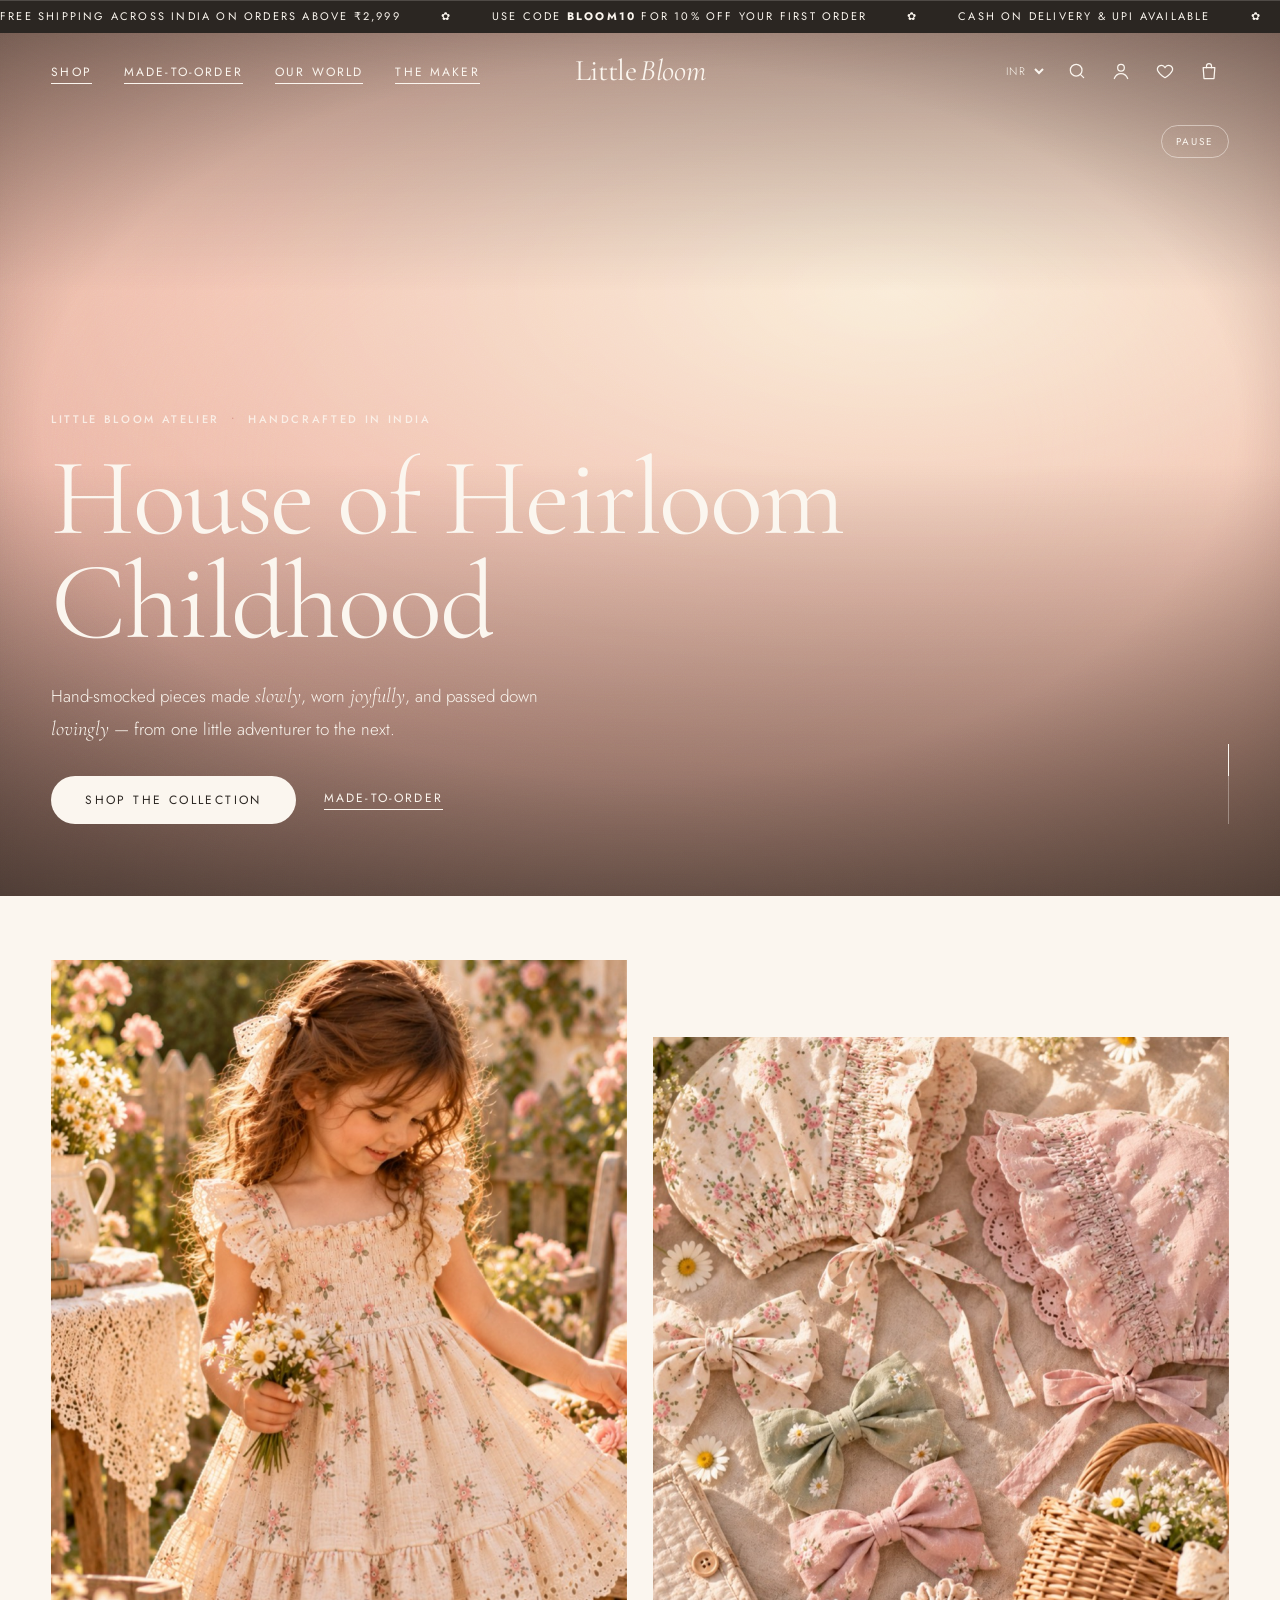
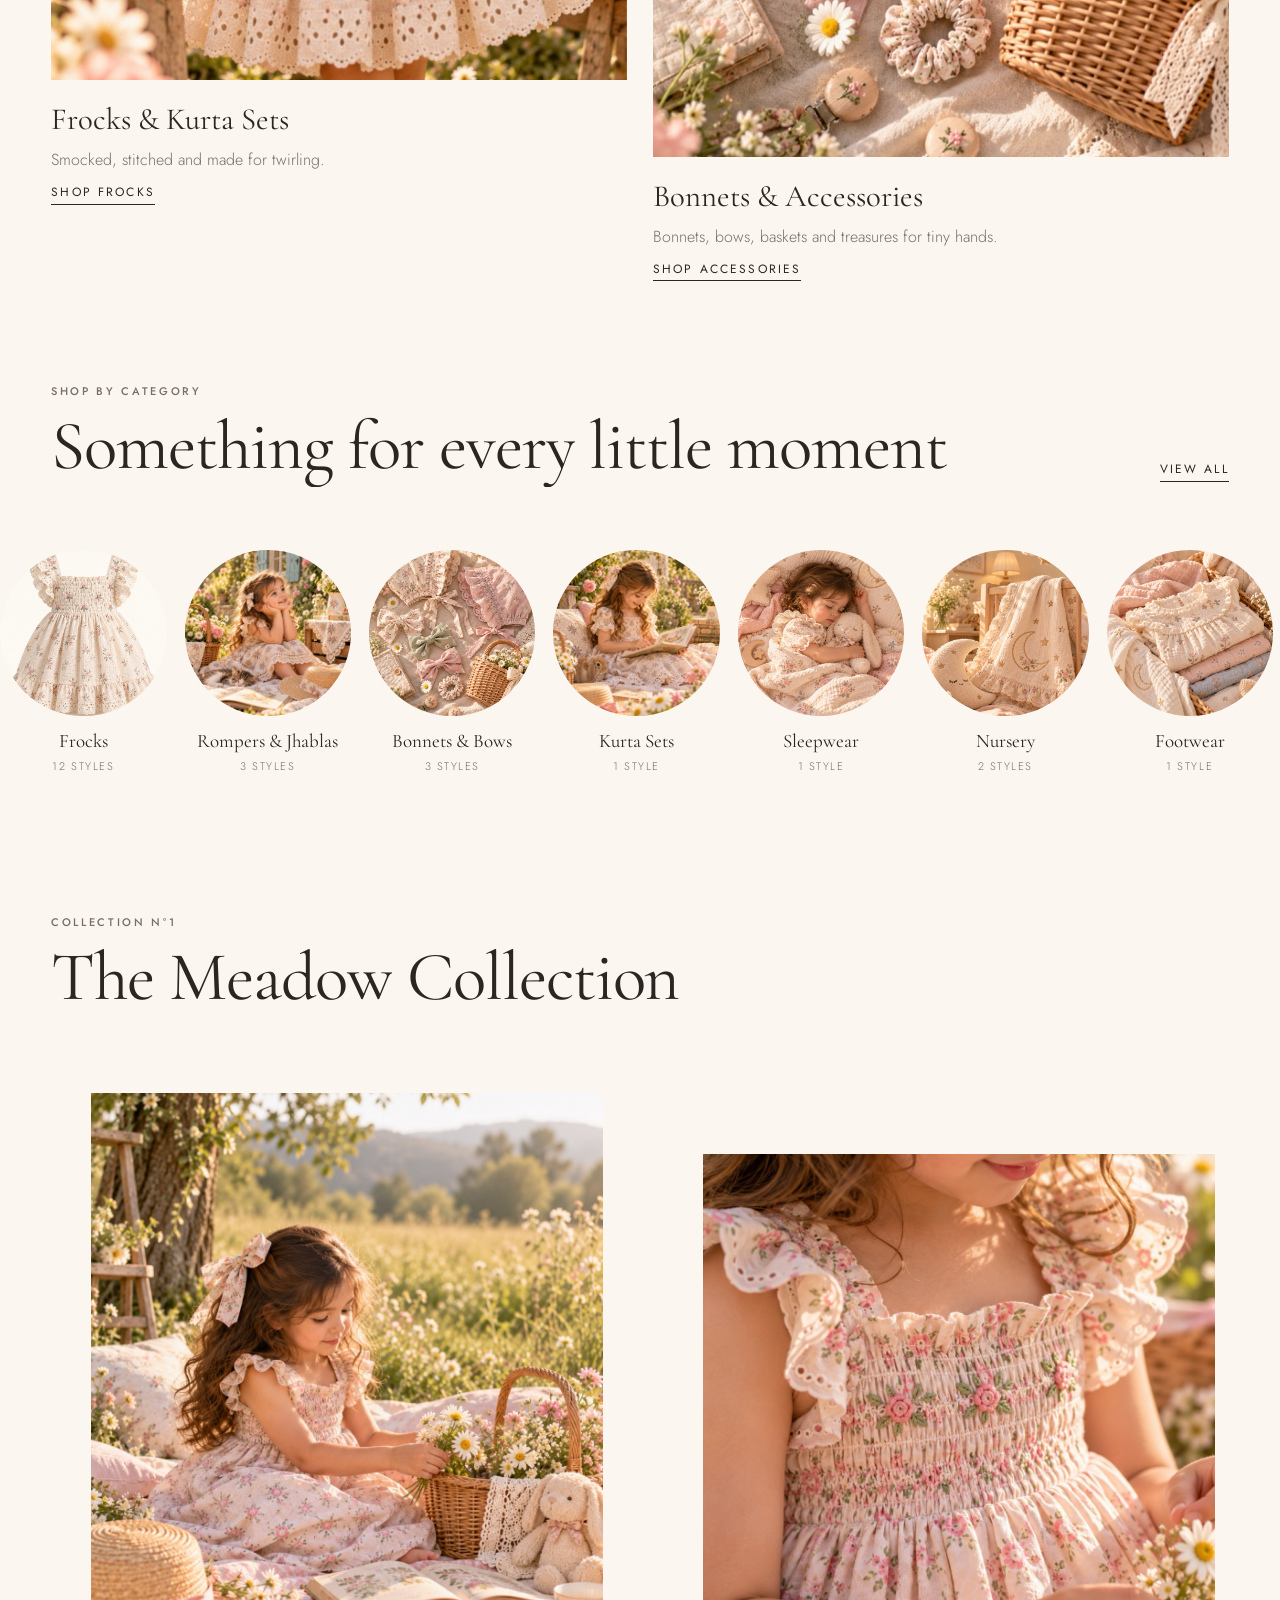
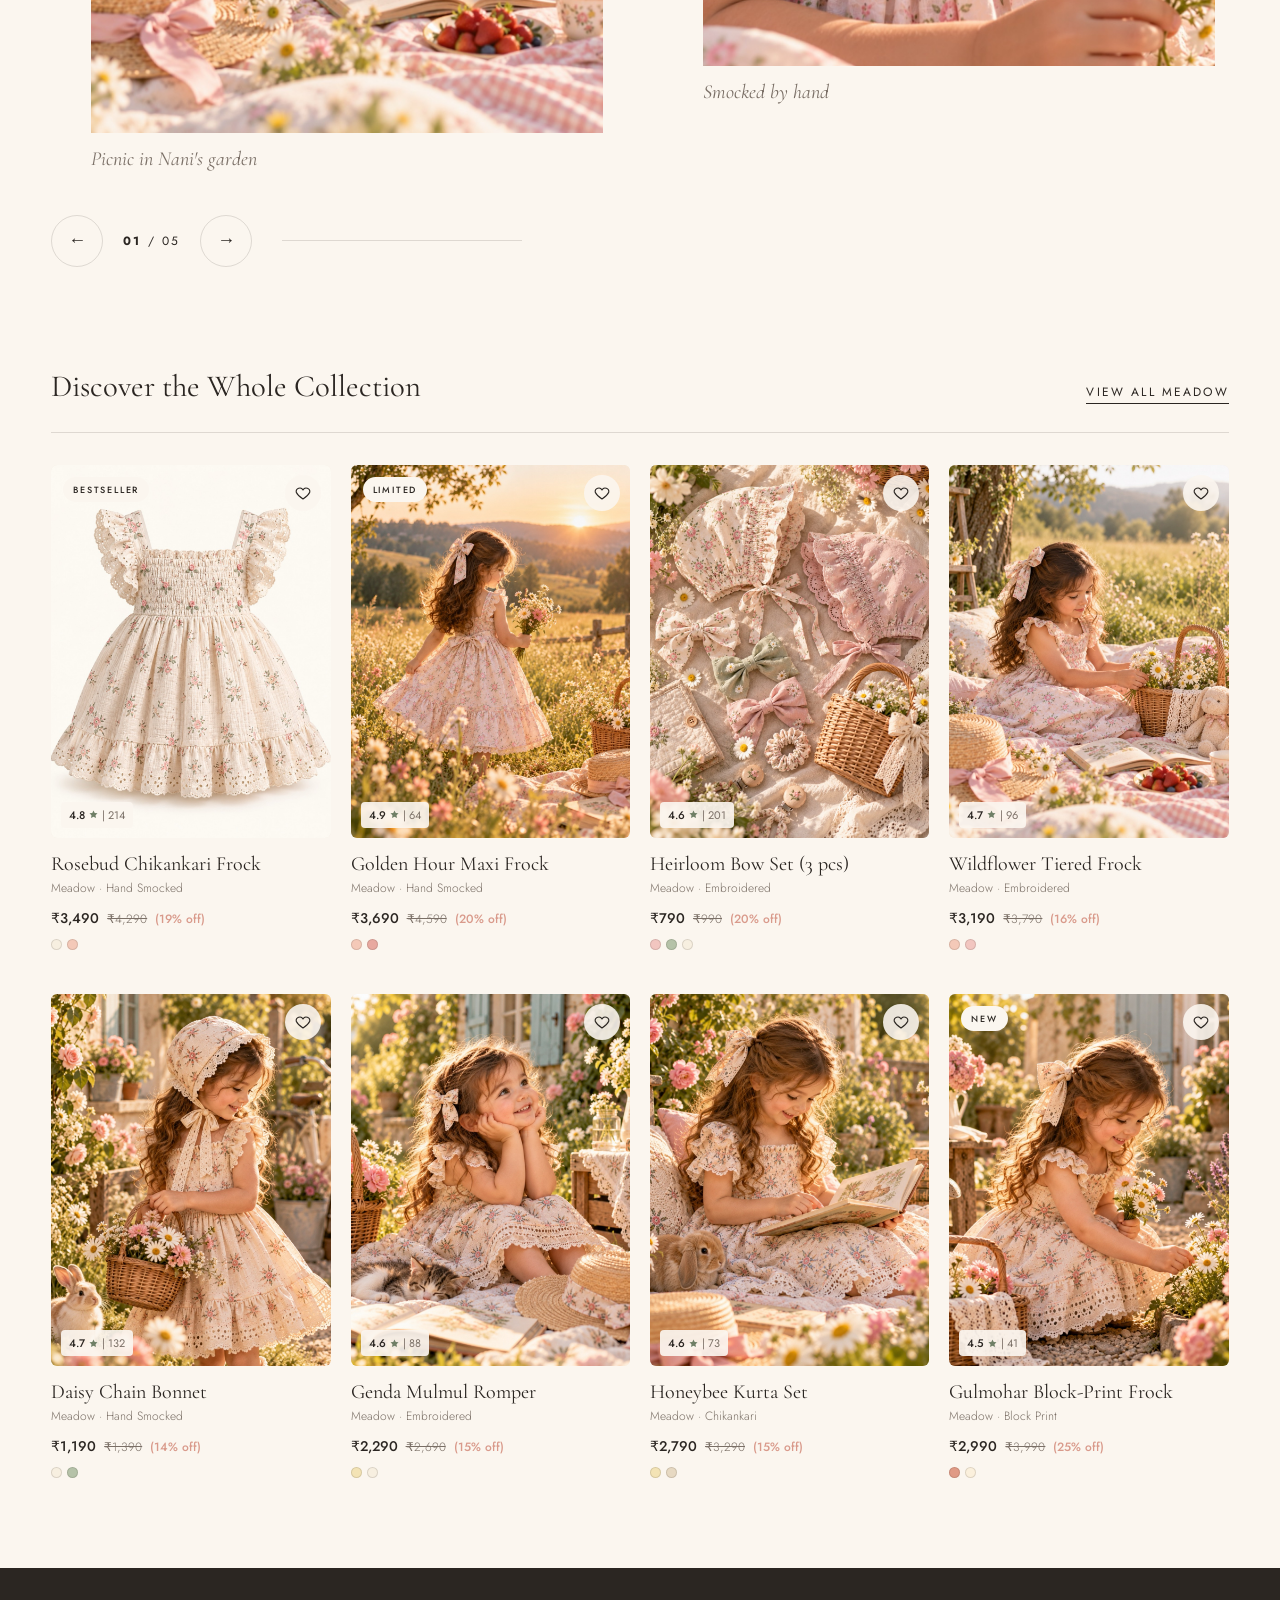
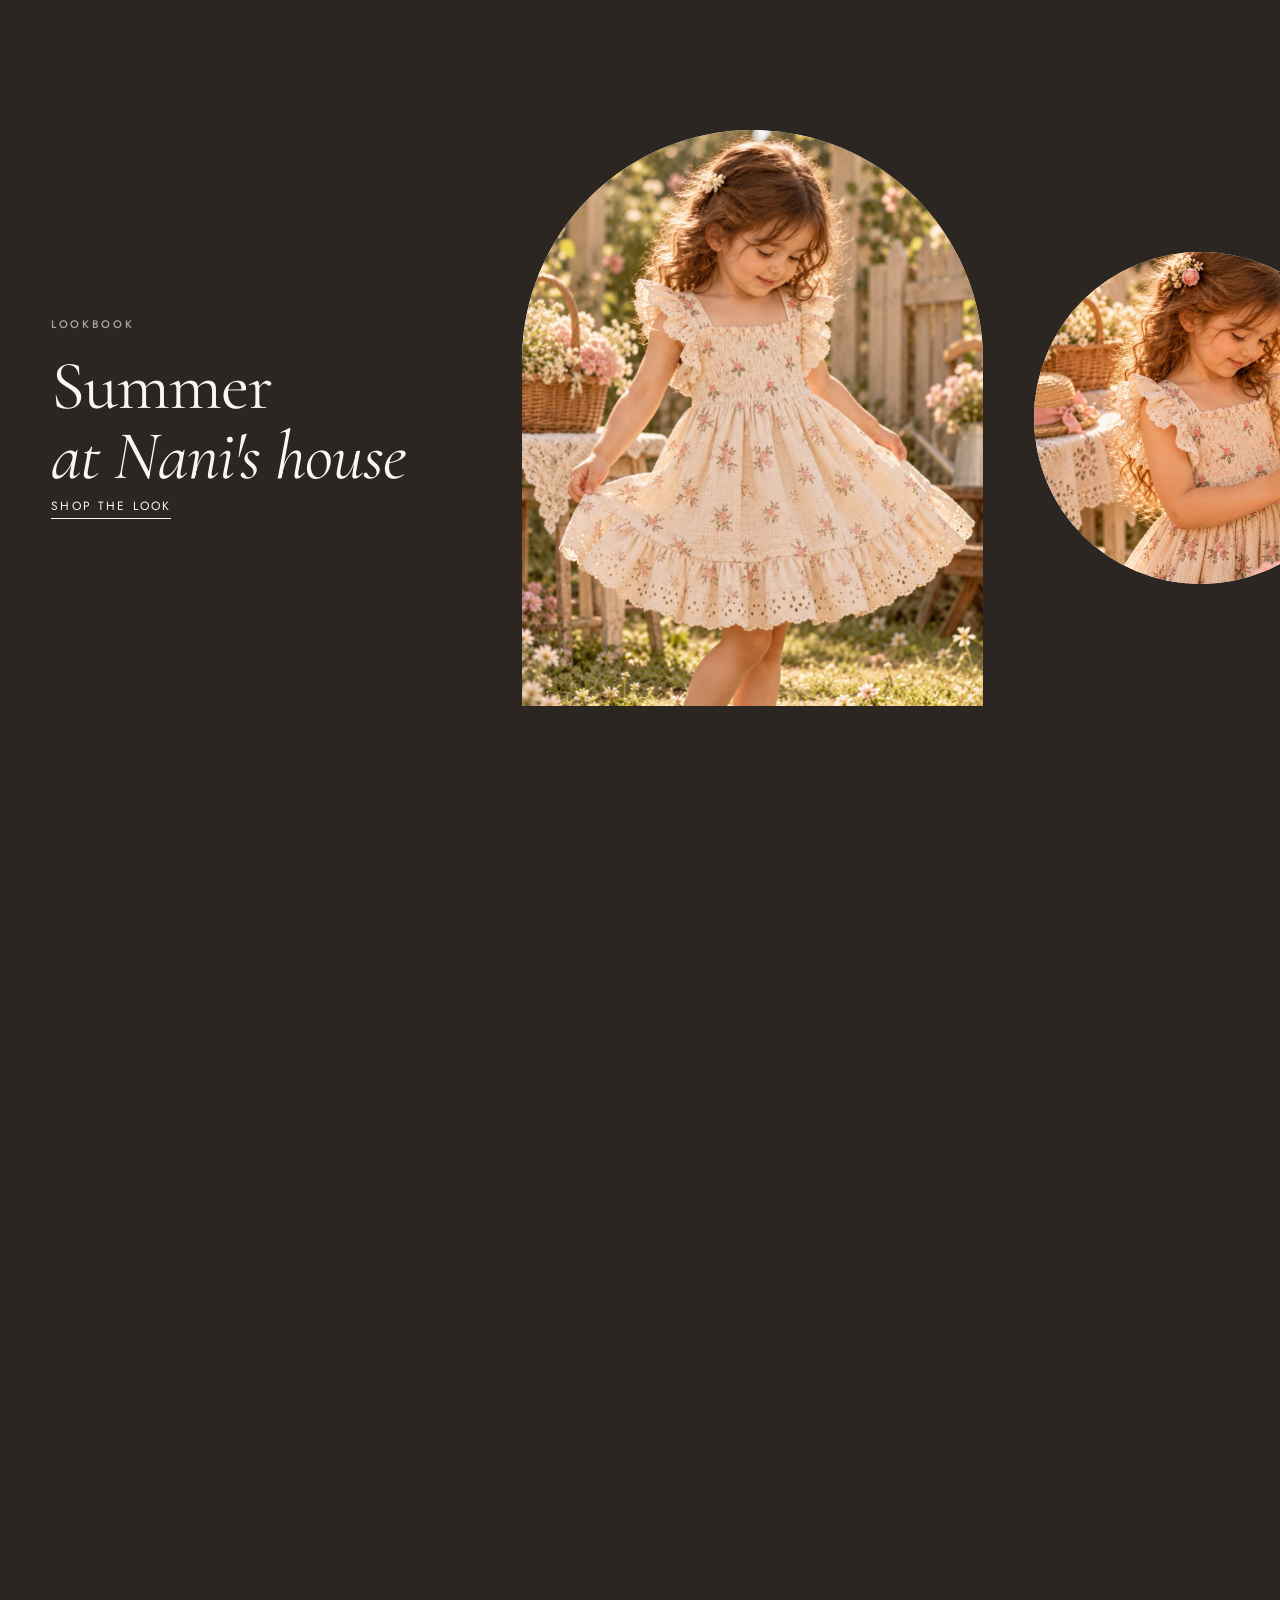
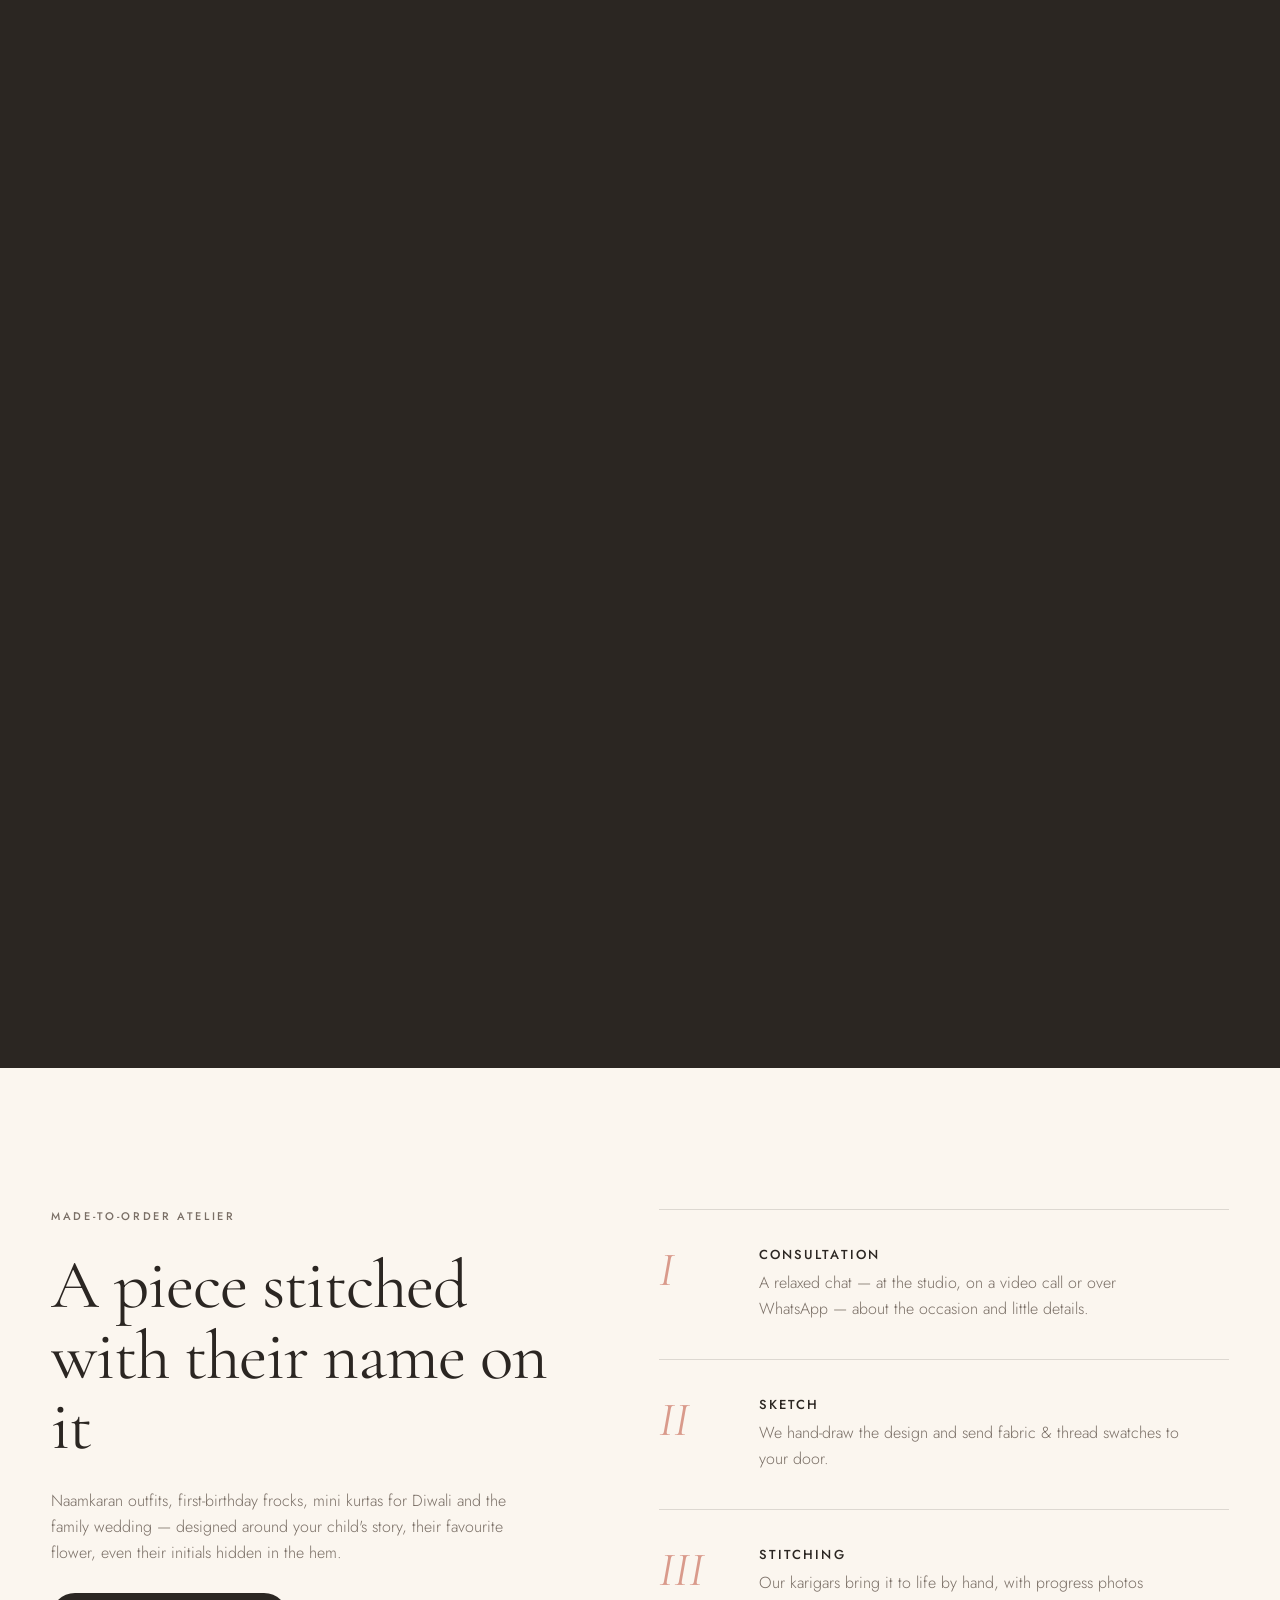
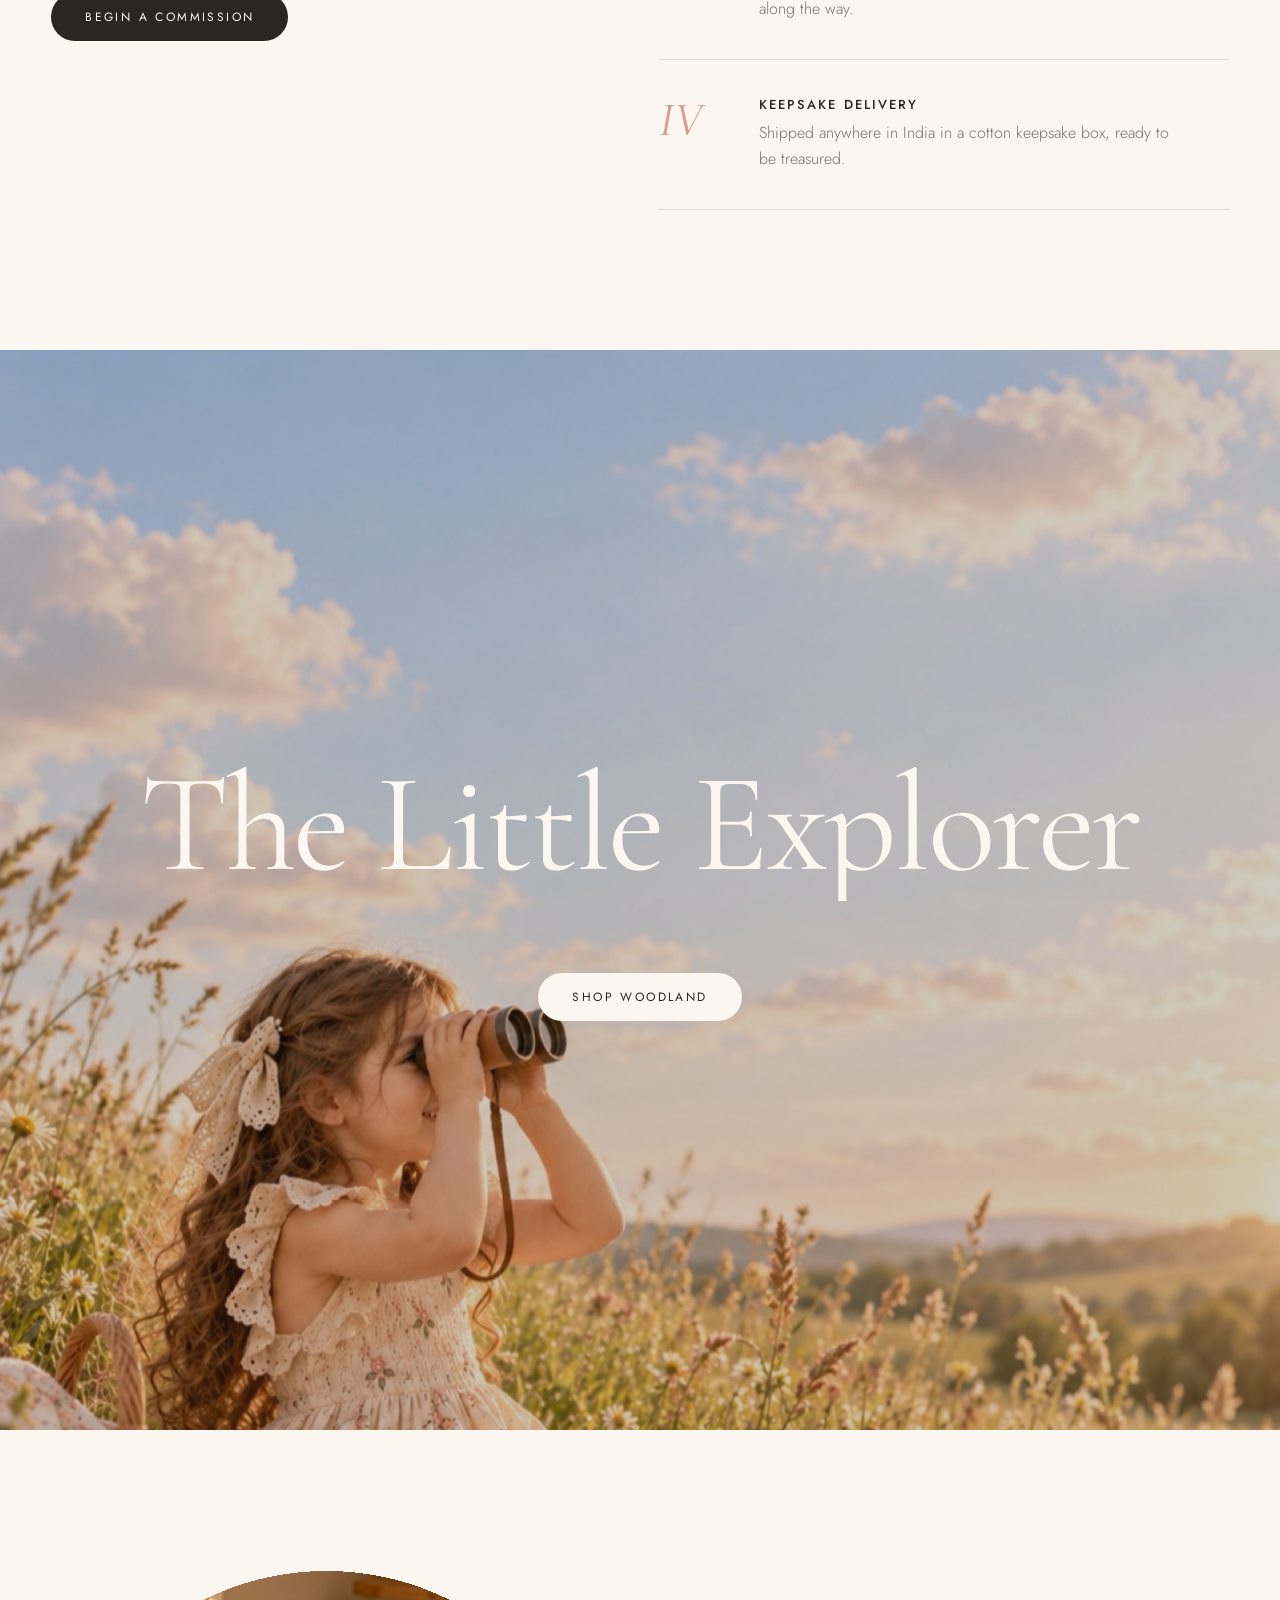
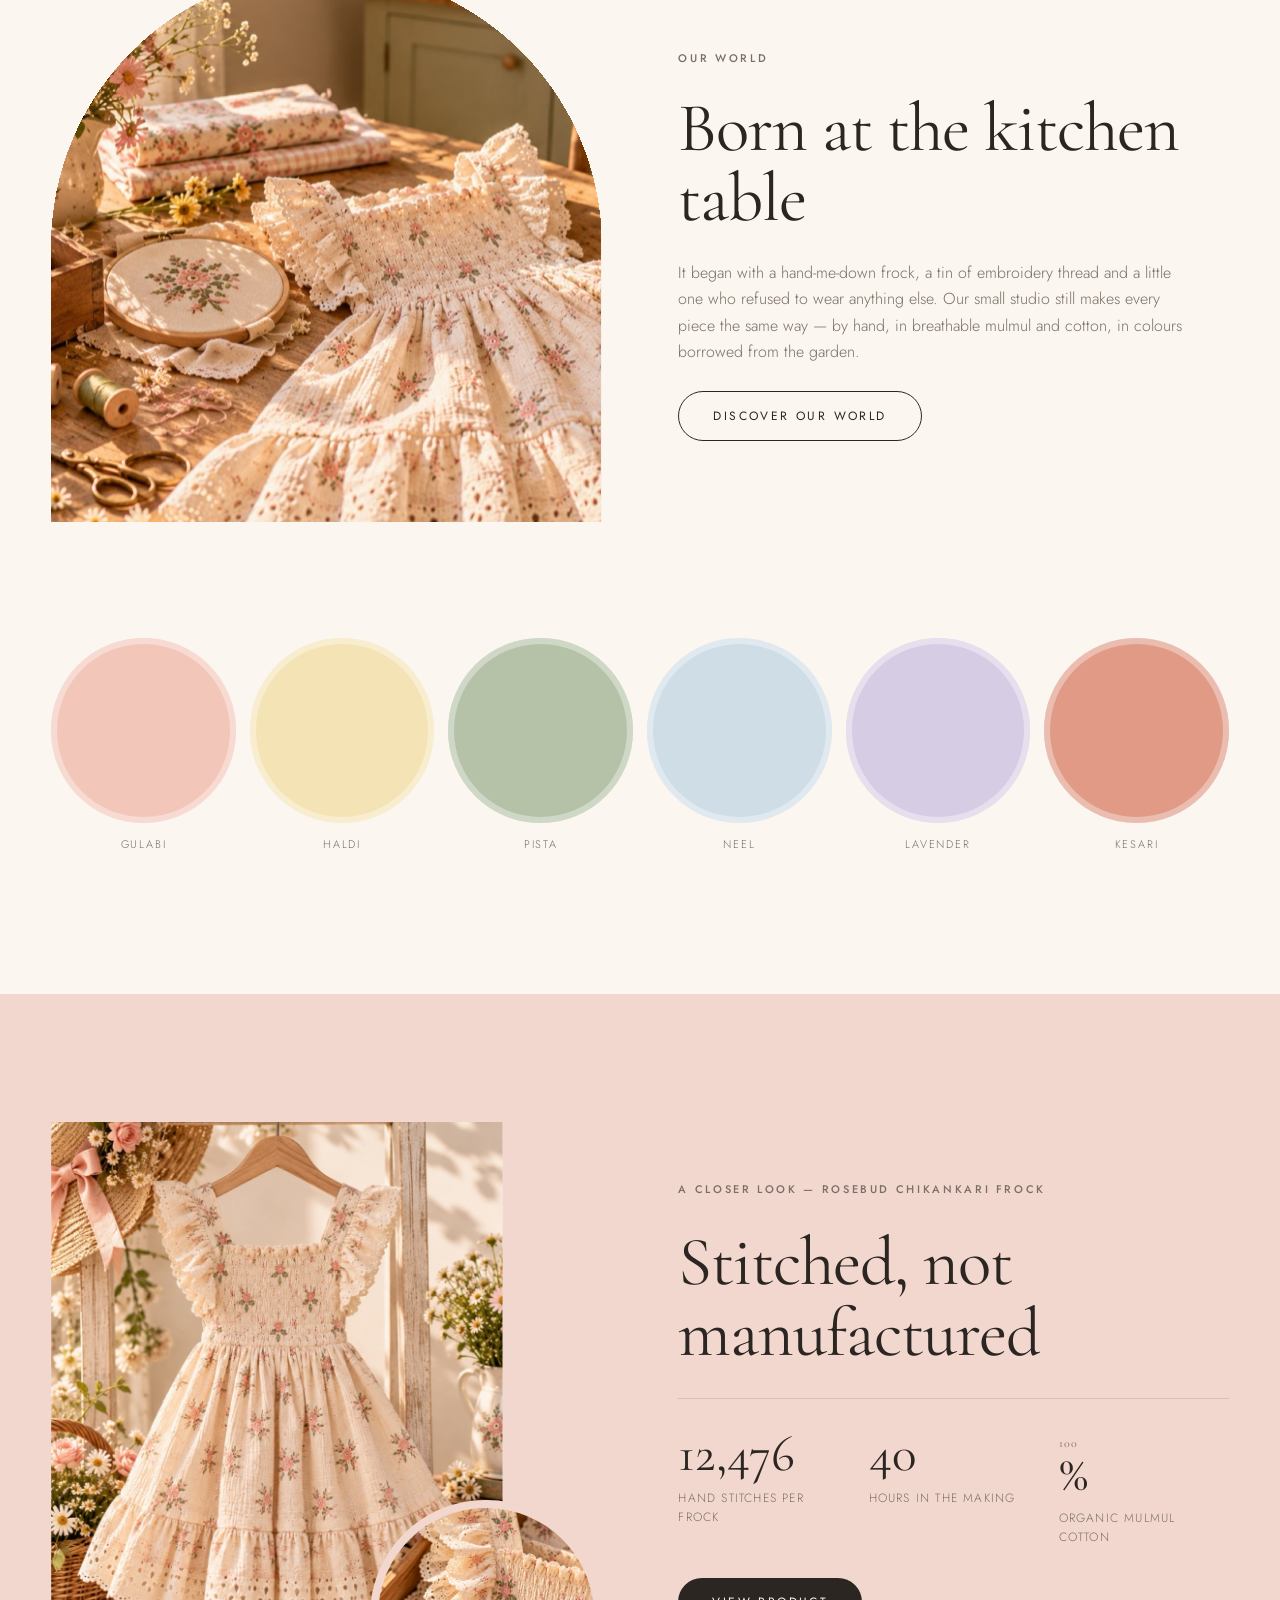
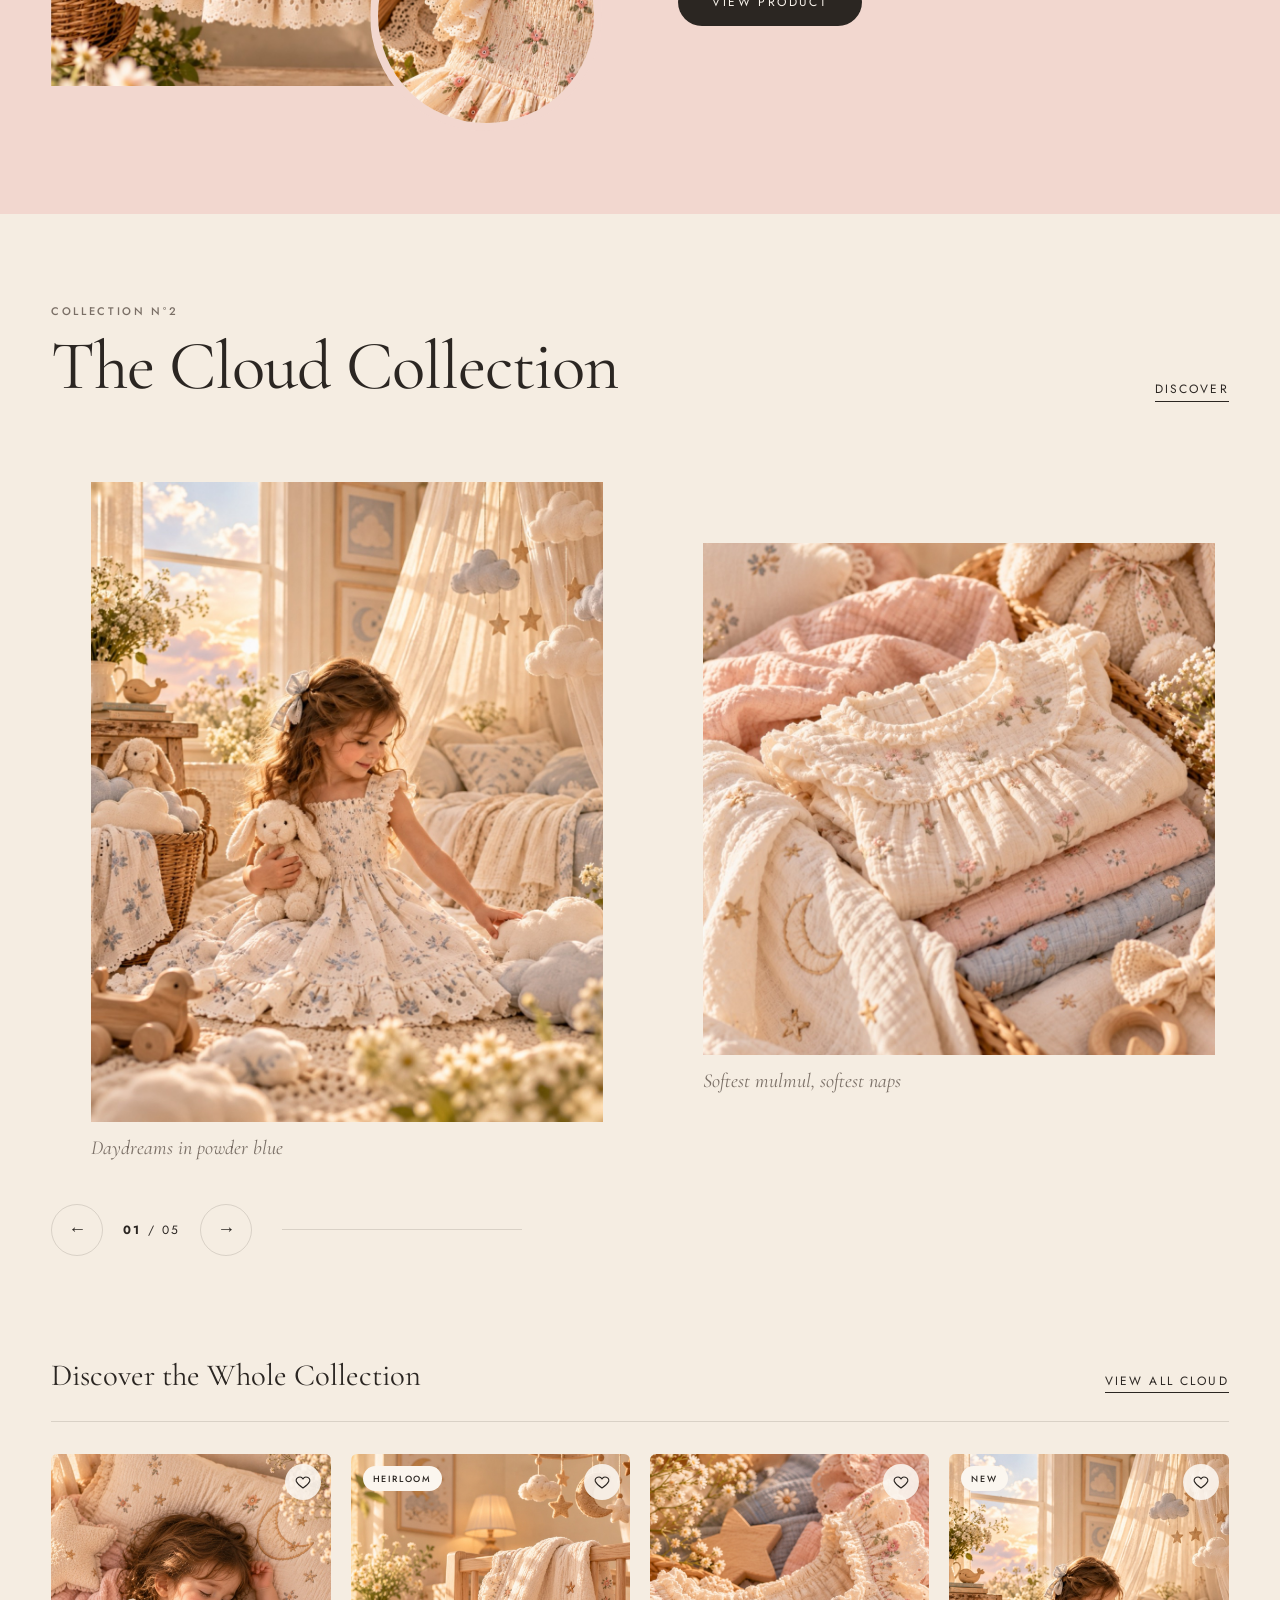
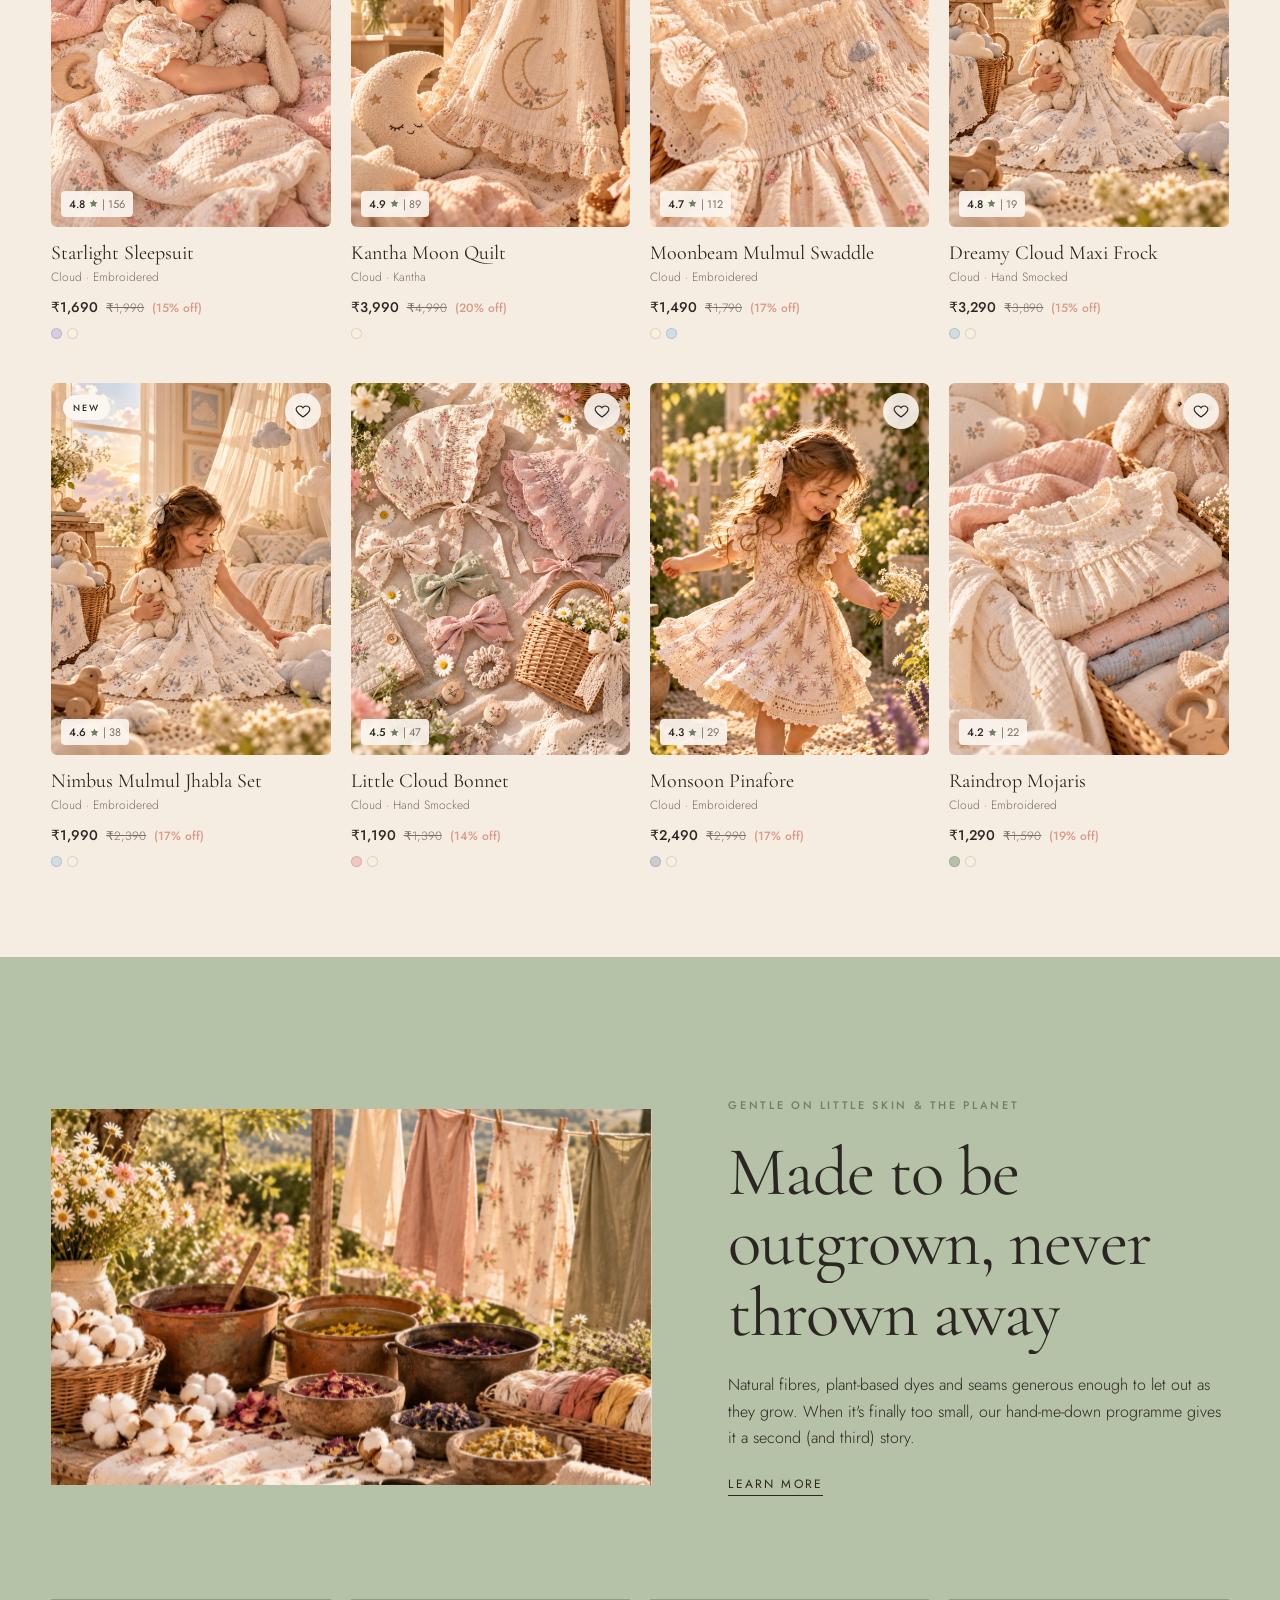
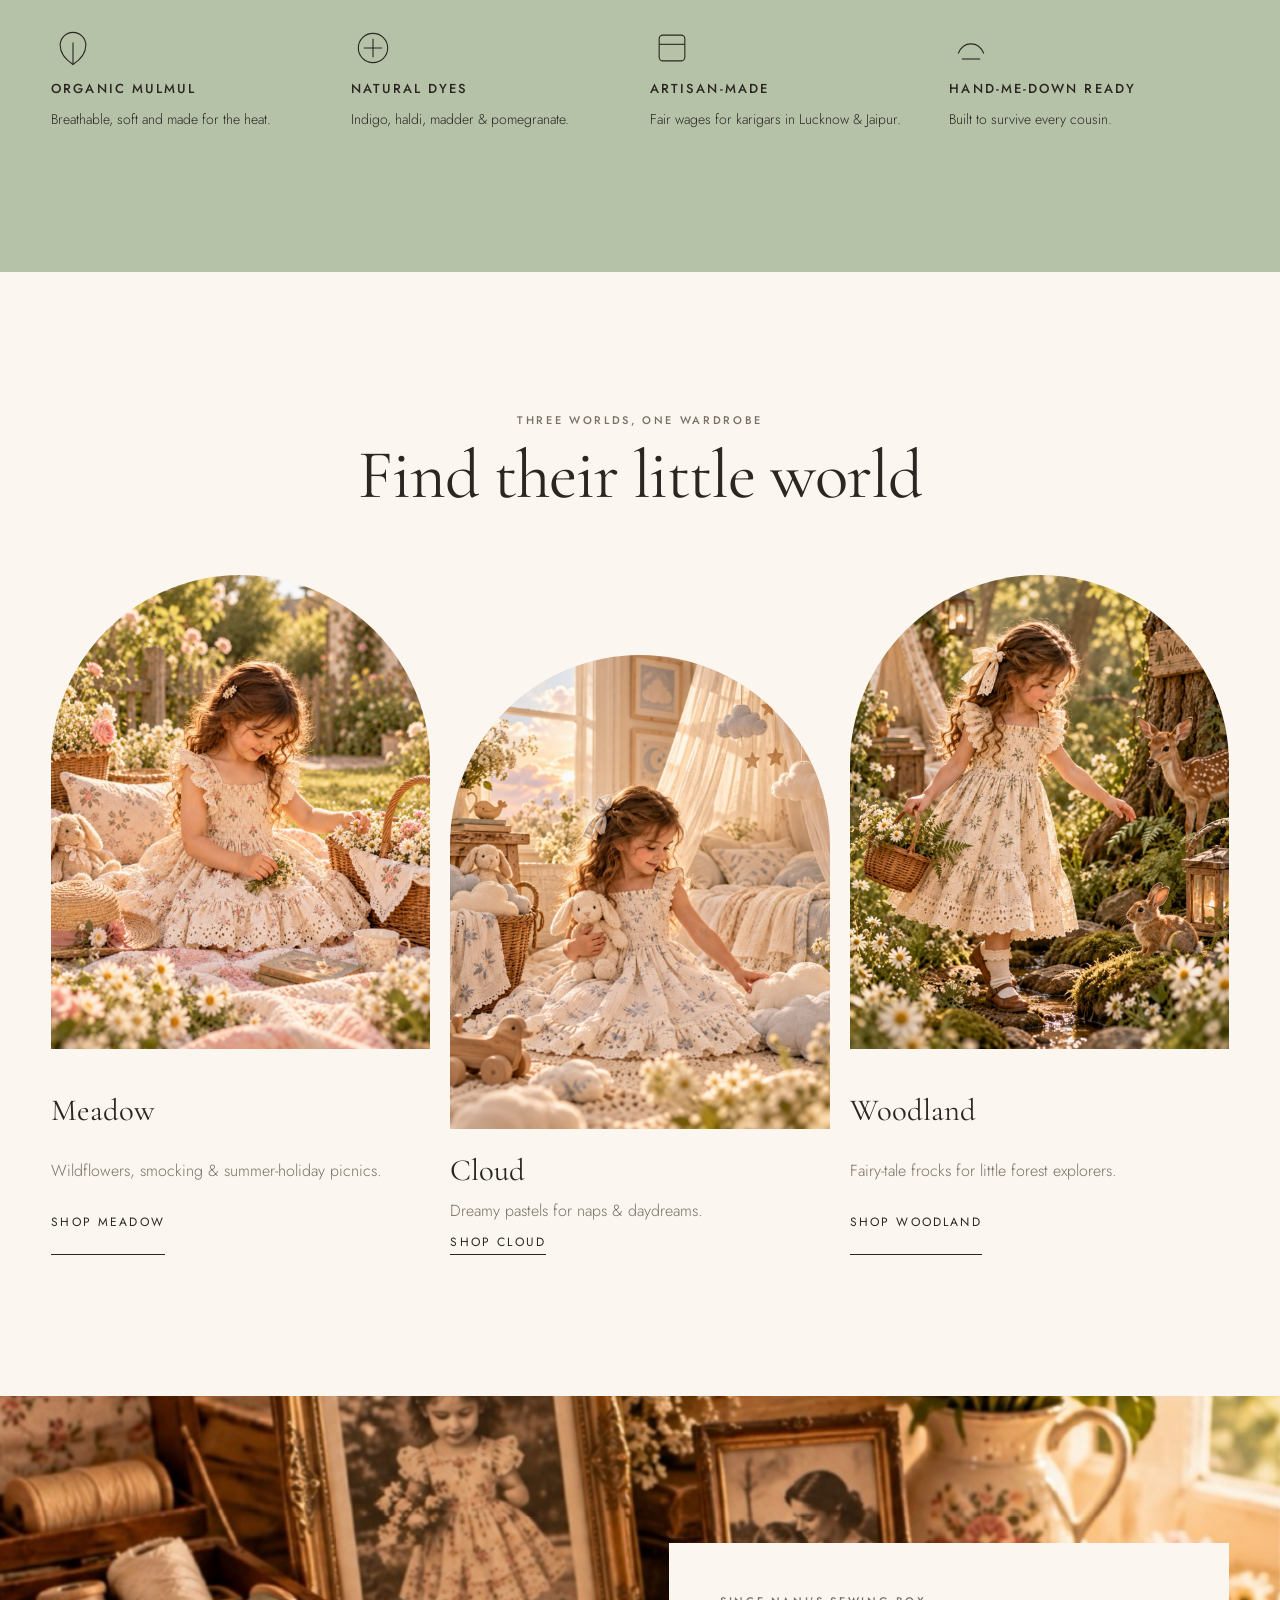
==== index.html @ 936a799e "Little Bloom Atelier: frontend demo storefront Co-Authored-By: Claude Opus 5.5 <noreply@anthropic.co" ====
<!doctype html>
<html lang="en">
<head>
  <meta charset="utf-8">
  <meta name="viewport" content="width=device-width, initial-scale=1">
  <link rel="icon" href="data:image/svg+xml,%3Csvg xmlns=%27http://www.w3.org/2000/svg%27 viewBox=%270 0 32 32%27%3E%3Ccircle cx=%2716%27 cy=%2716%27 r=%2716%27 fill=%27%23f2d7cf%27/%3E%3Ctext x=%2716%27 y=%2722%27 font-size=%2716%27 text-anchor=%27middle%27 font-family=%27Georgia%27 fill=%27%232b2622%27%3ELB%3C/text%3E%3C/svg%3E">
  <title>Little Bloom Atelier — Heirloom Clothing for Little Ones</title>
  <meta name="description" content="Hand-smocked, hand-embroidered heirloom clothing for children. Handcrafted in India in small batches.">
  <link rel="preconnect" href="https://fonts.googleapis.com">
  <link rel="preconnect" href="https://fonts.gstatic.com" crossorigin>
  <link href="https://fonts.googleapis.com/css2?family=Cormorant+Garamond:ital,wght@0,400;0,500;0,600;1,400;1,500&family=Jost:wght@300;400;500&display=swap" rel="stylesheet">
  <link rel="stylesheet" href="css/styles.css">
  <link rel="stylesheet" href="css/shop.css">
</head>
<body class="is-loading" data-page="home">
  <a class="skip-link" href="#main">Skip to content</a>

  <div class="loader" aria-hidden="true">
    <div class="loader__inner">
      <svg class="loader__stitch" viewBox="0 0 220 40"><path d="M5 20 Q 55 0 110 20 T 215 20" /></svg>
      <p class="loader__brand"><span>Little</span> <span>Bloom</span></p>
      <p class="loader__count"><span class="js-loader-count">0</span>%</p>
    </div>
  </div>

  <div data-header></div>

  <main id="main">
    <!-- HERO -->
    <section class="hero" data-hold>
      <div class="hero__media">
        <div class="hero__fallback" aria-hidden="true">
          <span class="petal p1"></span><span class="petal p2"></span><span class="petal p3"></span>
          <span class="petal p4"></span><span class="petal p5"></span><span class="petal p6"></span>
        </div>
        <div class="hero__film">
          <video class="hero__video" autoplay muted loop playsinline preload="auto" poster="assets/images/hero-poster.jpg">
            <source src="assets/video/hero.mp4" type="video/mp4">
          </video>
        </div>
        <div class="hero__glow" aria-hidden="true"></div>
        <div class="hero__zoomblur" aria-hidden="true"></div>
        <div class="hero__tint" aria-hidden="true"></div>
        <div class="hero__grain" aria-hidden="true"></div>
        <div class="hero__vignette" aria-hidden="true"></div>
        <div class="hero__shade"></div>
      </div>
      <div class="hero__content">
        <p class="eyebrow reveal-up">Little Bloom Atelier <span class="dot">•</span> Handcrafted in India</p>
        <h1 class="hero__title split">House of Heirloom Childhood</h1>
        <p class="hero__lede reveal-up">Hand-smocked pieces made <em>slowly</em>, worn <em>joyfully</em>, and passed down <em>lovingly</em> — from one little adventurer to the next.</p>
        <div class="hero__ctas reveal-up">
          <a href="shop.html" class="btn btn--light magnetic">Shop the Collection</a>
          <a href="bespoke.html" class="link-u">Made-to-Order</a>
        </div>
      </div>
      <a href="#categories" class="hero__scroll" aria-label="Scroll down"><span></span></a>
      <button class="hero__sound" aria-label="Pause background video">Pause</button>
    </section>

    <!-- CATEGORY TILES -->
    <section class="cats" id="categories">
      <a href="shop.html?category=Frocks" class="cat" data-cursor="Explore">
        <div class="media media--tall reveal-clip parallax" data-src="assets/images/cat-dresses.jpg" data-tone="blush"></div>
        <div class="cat__text"><h3 class="h3">Frocks &amp; Kurta Sets</h3><p>Smocked, stitched and made for twirling.</p><span class="link-u">Shop Frocks</span></div>
      </a>
      <a href="shop.html?category=Bonnets%20%26%20Bows" class="cat" data-cursor="Explore">
        <div class="media media--tall reveal-clip parallax" data-src="assets/images/cat-accessories.jpg" data-tone="sage"></div>
        <div class="cat__text"><h3 class="h3">Bonnets &amp; Accessories</h3><p>Bonnets, bows, baskets and treasures for tiny hands.</p><span class="link-u">Shop Accessories</span></div>
      </a>
    </section>

    <!-- CATEGORY STRIP -->
    <section class="catstrip">
      <div class="section-head"><p class="eyebrow reveal-up">Shop by Category</p><h2 class="h2 split">Something for every little moment</h2><a href="shop.html" class="link-u reveal-up">View all</a></div>
      <div class="catstrip__row" data-catstrip></div>
    </section>

    <!-- COLLECTION 1 -->
    <section class="collection" data-collection="meadow">
      <div class="section-head">
        <p class="eyebrow reveal-up">Collection N°1</p>
        <h2 class="h2 split">The Meadow Collection</h2>
        <a href="shop.html?collection=meadow" class="link-u reveal-up">Discover</a>
      </div>
      <div class="slider" data-slider data-slides="meadow"></div>
      <div class="subhead"><h3 class="h3 reveal-up">Discover the Whole Collection</h3><a href="shop.html?collection=meadow" class="link-u reveal-up">View all Meadow</a></div>
      <div class="pgrid" data-grid="meadow"></div>
    </section>

    <!-- HORIZONTAL GALLERY -->
    <section class="hgallery" aria-label="Lookbook">
      <div class="hgallery__sticky">
        <div class="hgallery__track">
          <div class="hgallery__intro"><p class="eyebrow">Lookbook</p><h2 class="h2">Summer<br><em>at Nani's house</em></h2><a href="shop.html?sort=new" class="link-u">Shop the look</a></div>
          <div class="media hgallery__item" data-src="assets/images/look-1.jpg" data-tone="butter"></div>
          <div class="media hgallery__item hgallery__item--sm" data-src="assets/images/look-2.jpg" data-tone="sky"></div>
          <div class="media hgallery__item" data-src="assets/images/look-3.jpg" data-tone="blush"></div>
          <div class="media hgallery__item hgallery__item--sm" data-src="assets/images/look-4.jpg" data-tone="sage"></div>
          <div class="media hgallery__item" data-src="assets/images/insta-9.jpg" data-tone="butter"></div>
        </div>
      </div>
    </section>

    <!-- BESPOKE -->
    <section class="bespoke" id="bespoke">
      <div class="bespoke__intro">
        <p class="eyebrow reveal-up">Made-to-Order Atelier</p>
        <h2 class="h2 split">A piece stitched with their name on it</h2>
        <p class="reveal-up">Naamkaran outfits, first-birthday frocks, mini kurtas for Diwali and the family wedding — designed around your child's story, their favourite flower, even their initials hidden in the hem.</p>
        <a href="bespoke.html" class="btn btn--dark magnetic reveal-up">Begin a Commission</a>
      </div>
      <ol class="steps">
        <li class="step reveal-up"><span class="step__num">I</span><h4>Consultation</h4><p>A relaxed chat — at the studio, on a video call or over WhatsApp — about the occasion and little details.</p></li>
        <li class="step reveal-up"><span class="step__num">II</span><h4>Sketch</h4><p>We hand-draw the design and send fabric &amp; thread swatches to your door.</p></li>
        <li class="step reveal-up"><span class="step__num">III</span><h4>Stitching</h4><p>Our karigars bring it to life by hand, with progress photos along the way.</p></li>
        <li class="step reveal-up"><span class="step__num">IV</span><h4>Keepsake Delivery</h4><p>Shipped anywhere in India in a cotton keepsake box, ready to be treasured.</p></li>
      </ol>
    </section>

    <!-- FULL BLEED -->
    <section class="bleed">
      <div class="media bleed__media parallax-strong" data-src="assets/images/bleed-explorer.jpg" data-tone="sky"></div>
      <div class="bleed__text"><h2 class="display split">The Little Explorer</h2><p class="reveal-up">Curious by nature. Dressed for wonder.</p><a href="shop.html?collection=woodland" class="btn btn--light magnetic reveal-up">Shop Woodland</a></div>
    </section>

    <!-- ORIGIN -->
    <section class="origin" id="world">
      <div class="media media--square reveal-clip parallax" data-src="assets/images/origin-studio.jpg" data-tone="butter"></div>
      <div class="origin__text">
        <p class="eyebrow reveal-up">Our World</p>
        <h2 class="h2 split">Born at the kitchen table</h2>
        <p class="reveal-up">It began with a hand-me-down frock, a tin of embroidery thread and a little one who refused to wear anything else. Our small studio still makes every piece the same way — by hand, in breathable mulmul and cotton, in colours borrowed from the garden.</p>
        <a href="our-world.html" class="btn btn--line magnetic reveal-up">Discover our World</a>
      </div>
      <ul class="swatches" data-swatches></ul>
    </section>

    <!-- CLOSER LOOK -->
    <section class="closer">
      <div class="closer__media">
        <div class="media media--tall reveal-clip" data-src="assets/images/closer-1.jpg" data-tone="blush"></div>
        <div class="media closer__float reveal-clip" data-src="assets/images/closer-detail.jpg" data-tone="butter"></div>
      </div>
      <div class="closer__text">
        <p class="eyebrow reveal-up">A Closer Look — Rosebud Chikankari Frock</p>
        <h2 class="h2 split">Stitched, not manufactured</h2>
        <div class="stats">
          <div class="stat reveal-up"><b class="js-count" data-to="12480">0</b><span>hand stitches per frock</span></div>
          <div class="stat reveal-up"><b class="js-count" data-to="40">0</b><span>hours in the making</span></div>
          <div class="stat reveal-up"><b><span class="js-count" data-to="100">0</span>%</b><span>organic mulmul cotton</span></div>
        </div>
        <a href="product.html?id=rosebud-chikankari-frock" class="btn btn--dark magnetic reveal-up">View product</a>
      </div>
    </section>

    <!-- COLLECTION 2 -->
    <section class="collection collection--alt" data-collection="cloud">
      <div class="section-head">
        <p class="eyebrow reveal-up">Collection N°2</p>
        <h2 class="h2 split">The Cloud Collection</h2>
        <a href="shop.html?collection=cloud" class="link-u reveal-up">Discover</a>
      </div>
      <div class="slider" data-slider data-slides="cloud"></div>
      <div class="subhead"><h3 class="h3 reveal-up">Discover the Whole Collection</h3><a href="shop.html?collection=cloud" class="link-u reveal-up">View all Cloud</a></div>
      <div class="pgrid" data-grid="cloud"></div>
    </section>

    <!-- SUSTAINABILITY -->
    <section class="sustain">
      <div class="sustain__top">
        <div class="media media--wide reveal-clip parallax" data-src="assets/images/sustain.jpg" data-tone="sage"></div>
        <div class="sustain__text">
          <p class="eyebrow reveal-up">Gentle on Little Skin &amp; the Planet</p>
          <h2 class="h2 split">Made to be outgrown, never thrown away</h2>
          <p class="reveal-up">Natural fibres, plant-based dyes and seams generous enough to let out as they grow. When it's finally too small, our hand-me-down programme gives it a second (and third) story.</p>
          <a href="our-world.html#sustainability" class="link-u reveal-up">Learn More</a>
        </div>
      </div>
      <ul class="features">
        <li class="feature reveal-up"><svg viewBox="0 0 48 48"><path d="M24 42c-9-6-14-13-14-21a14 14 0 0 1 28 0c0 8-5 15-14 21Z"/><path d="M24 42V18"/></svg><h4>Organic Mulmul</h4><p>Breathable, soft and made for the heat.</p></li>
        <li class="feature reveal-up"><svg viewBox="0 0 48 48"><circle cx="24" cy="24" r="16"/><path d="M14 24h20M24 14v20"/></svg><h4>Natural Dyes</h4><p>Indigo, haldi, madder &amp; pomegranate.</p></li>
        <li class="feature reveal-up"><svg viewBox="0 0 48 48"><rect x="10" y="10" width="28" height="28" rx="4"/><path d="M10 20h28"/></svg><h4>Artisan-Made</h4><p>Fair wages for karigars in Lucknow &amp; Jaipur.</p></li>
        <li class="feature reveal-up"><svg viewBox="0 0 48 48"><path d="M10 30c6-14 22-14 28 0"/><path d="M14 36h20"/></svg><h4>Hand-me-down Ready</h4><p>Built to survive every cousin.</p></li>
      </ul>
    </section>

    <!-- THREE WORLDS -->
    <section class="worlds">
      <div class="section-head section-head--center"><p class="eyebrow reveal-up">Three Worlds, One Wardrobe</p><h2 class="h2 split">Find their little world</h2></div>
      <div class="worlds__grid" data-worlds></div>
    </section>

    <!-- HERITAGE -->
    <section class="heritage" id="heritage">
      <div class="media heritage__media parallax-strong" data-src="assets/images/heritage.jpg" data-tone="butter"></div>
      <div class="heritage__card">
        <p class="eyebrow reveal-up">Since Nani's Sewing Box</p>
        <h2 class="h2 split">Three generations of stitches</h2>
        <p class="reveal-up">The techniques we use were taught at a grandmother's knee — chikankari, kantha, smocking and hand-rolled hems — and we're keeping them alive one little garment at a time.</p>
        <a href="the-maker.html" class="btn btn--line magnetic reveal-up">Meet the Maker</a>
        <ol class="timeline">
          <li class="reveal-up"><b>1968</b><span>Nani stitches her first jhabla in Lucknow.</span></li>
          <li class="reveal-up"><b>1994</b><span>Her daughter learns smocking at the same table.</span></li>
          <li class="reveal-up"><b>2024</b><span>Little Bloom Atelier opens its doors.</span></li>
        </ol>
      </div>
    </section>

    <!-- INSTAGRAM -->
    <section class="insta">
      <div class="section-head section-head--center"><p class="eyebrow reveal-up">@littlebloomatelier</p><h2 class="h2 split">Tiny moments, shared</h2><a href="#" class="link-u reveal-up">Follow on Instagram</a></div>
      <div class="marquee" data-marquee><div class="marquee__track"></div></div>
    </section>

    <!-- PRESS -->
    <section class="press">
      <p class="eyebrow">Loved by the loveliest little shops</p>
      <ul class="press__list"><li>The Little Edit</li><li>Mumbai Mums</li><li>Kids Couture India</li><li>Nursery Notes</li></ul>
    </section>
  </main>

  <div data-footer></div>
  <script src="js/data.js"></script>
  <script src="js/core.js"></script>
  <script src="js/home.js"></script>
</body>
</html>
---- css/styles.css ----
/* =========================================================
   Little Bloom Atelier — children's boutique
   ========================================================= */
:root {
  --cream: #fbf6ef;
  --paper: #f5ede2;
  --blush: #f2d7cf;
  --rose: #d99a8b;
  --sage: #b5c2a8;
  --sage-dark: #6f7f66;
  --butter: #f3e3b5;
  --sky: #cfdde6;
  --ink: #2b2622;
  --muted: #7a6f66;
  --gold: #b8935a;
  --line: rgba(43, 38, 34, .14);

  --serif: "Cormorant Garamond", Georgia, serif;
  --sans: "Jost", "Helvetica Neue", Arial, sans-serif;

  --gutter: clamp(16px, 4vw, 56px);
  --ease: cubic-bezier(.22, 1, .36, 1);
  --ease-in-out: cubic-bezier(.76, 0, .24, 1);
  --header-h: 76px;
}

*, *::before, *::after { box-sizing: border-box; }
html { -webkit-text-size-adjust: 100%; }
body {
  margin: 0;
  background: var(--cream);
  color: var(--ink);
  font: 300 16px/1.65 var(--sans);
  overflow-x: hidden;
  -webkit-font-smoothing: antialiased;
}
body.is-loading, body.menu-open, body.cart-open { overflow: hidden; }
img, video { display: block; max-width: 100%; }
a { color: inherit; text-decoration: none; }
button, input, select { font: inherit; color: inherit; }
button { background: none; border: 0; cursor: pointer; padding: 0; }
ul, ol { list-style: none; margin: 0; padding: 0; }
h1, h2, h3, h4, h5, p { margin: 0; }
::selection { background: var(--blush); }

.skip-link { position: absolute; left: -999px; top: 8px; background: var(--ink); color: var(--cream); padding: 8px 16px; z-index: 999; }
.skip-link:focus { left: 8px; }

/* ---------- Type ---------- */
.eyebrow { font: 500 11px/1.4 var(--sans); letter-spacing: .24em; text-transform: uppercase; color: var(--muted); }
.eyebrow .dot { color: var(--rose); margin: 0 .5em; }
.display { font: 400 clamp(56px, 11vw, 180px)/.92 var(--serif); letter-spacing: -.02em; }
.h2 { font: 400 clamp(38px, 5.4vw, 80px)/1.02 var(--serif); letter-spacing: -.015em; }
.h3 { font: 400 clamp(24px, 2.4vw, 34px)/1.15 var(--serif); }
h4 { font: 500 13px/1.4 var(--sans); letter-spacing: .16em; text-transform: uppercase; }
em { font-family: var(--serif); font-style: italic; }

.link-u { position: relative; display: inline-block; font: 400 12px/1.4 var(--sans); letter-spacing: .18em; text-transform: uppercase; padding-bottom: 4px; }
.link-u::after { content: ""; position: absolute; left: 0; bottom: 0; width: 100%; height: 1px; background: currentColor; transform: scaleX(1); transform-origin: right; transition: transform .6s var(--ease); }
.link-u:hover::after { animation: line-swipe .9s var(--ease); }
@keyframes line-swipe { 0% { transform: scaleX(1); transform-origin: right; } 45% { transform: scaleX(0); transform-origin: right; } 46% { transform-origin: left; } 100% { transform: scaleX(1); transform-origin: left; } }

.btn { position: relative; display: inline-flex; align-items: center; justify-content: center; gap: .6em; padding: 18px 34px; border-radius: 999px; font: 400 12px/1 var(--sans); letter-spacing: .2em; text-transform: uppercase; overflow: hidden; isolation: isolate; transition: color .5s var(--ease); }
.btn::before { content: ""; position: absolute; inset: 0; z-index: -1; border-radius: inherit; transform: translateY(101%); transition: transform .6s var(--ease); }
.btn:hover::before { transform: translateY(0); }
.btn--dark { background: var(--ink); color: var(--cream); }
.btn--dark::before { background: var(--rose); }
.btn--line { border: 1px solid var(--ink); }
.btn--line::before { background: var(--ink); }
.btn--line:hover { color: var(--cream); }
.btn--sm { padding: 12px 20px; font-size: 11px; }
.btn--full { width: 100%; }

/* ---------- Media placeholders ---------- */
.media { position: relative; overflow: hidden; background: var(--paper); }
.media::before { /* soft placeholder art until the real image loads */
  content: ""; position: absolute; inset: -10%;
  background:
    radial-gradient(circle at 25% 30%, rgba(255,255,255,.55) 0 8%, transparent 9%),
    radial-gradient(circle at 70% 65%, rgba(255,255,255,.4) 0 12%, transparent 13%),
    radial-gradient(circle at 80% 20%, rgba(255,255,255,.35) 0 5%, transparent 6%),
    linear-gradient(135deg, var(--tone-a, var(--blush)), var(--tone-b, var(--butter)));
  transition: opacity .8s;
}
.media[data-tone="blush"]  { --tone-a: #f4dcd4; --tone-b: #e8b9ab; }
.media[data-tone="sage"]   { --tone-a: #dde4d3; --tone-b: #aab99d; }
.media[data-tone="butter"] { --tone-a: #f8eecd; --tone-b: #ecd393; }
.media[data-tone="sky"]    { --tone-a: #e3ecf1; --tone-b: #b4c9d6; }
.media::after { /* filename hint */
  content: attr(data-label); position: absolute; left: 12px; bottom: 10px; font: 400 10px/1 var(--sans); letter-spacing: .14em; text-transform: uppercase; color: rgba(43,38,34,.45);
}
.media.is-loaded::before, .media.is-loaded::after { opacity: 0; }
.media img { position: absolute; inset: 0; width: 100%; height: 100%; object-fit: cover; opacity: 0; transition: opacity 1s var(--ease), transform 1.4s var(--ease); }
.media.is-loaded img { opacity: 1; }
.media--tall { aspect-ratio: 4 / 5; }
.media--square { aspect-ratio: 1; }
.media--wide { aspect-ratio: 16 / 10; }
.parallax img, .parallax-strong img { inset: -12% 0; height: 124%; will-change: transform; transform: translate3d(0, var(--py, 0px), 0); }
.parallax-strong::before { transform: translate3d(0, var(--py, 0px), 0); }

/* ---------- Reveal animations ---------- */
.reveal-up { opacity: 0; transform: translateY(40px); transition: opacity 1.1s var(--ease), transform 1.1s var(--ease); transition-delay: var(--d, 0s); }
.reveal-up.in { opacity: 1; transform: none; }
.reveal-clip { clip-path: inset(100% 0 0 0); transition: clip-path 1.5s var(--ease-in-out); }
.reveal-clip img { transform: scale(1.25); }
.reveal-clip.in { clip-path: inset(0 0 0 0); }
.reveal-clip.in img { transform: scale(1); }
.split .word { display: inline-block; overflow: hidden; vertical-align: top; padding-bottom: .08em; margin-bottom: -.08em; }
.split .word > span { display: inline-block; transform: translateY(110%) rotate(4deg); transform-origin: left bottom; transition: transform 1.2s var(--ease); transition-delay: calc(var(--i) * 60ms); }
.split.in .word > span { transform: none; }

/* ---------- Loader ---------- */
.loader { position: fixed; inset: 0; z-index: 1000; background: var(--blush); display: grid; place-items: center; transition: clip-path 1.2s var(--ease-in-out); clip-path: inset(0 0 0 0); }
.loader.done { clip-path: inset(0 0 100% 0); }
.loader__inner { text-align: center; }
.loader__stitch { width: 220px; height: 40px; fill: none; stroke: var(--ink); stroke-width: 1.5; stroke-dasharray: 6 6; }
.loader__stitch path { stroke-dashoffset: 300; animation: stitch 2.2s linear infinite; }
@keyframes stitch { to { stroke-dashoffset: 0; } }
.loader__brand { font: 400 clamp(48px, 9vw, 110px)/1 var(--serif); margin: 12px 0; overflow: hidden; }
.loader__brand span { display: inline-block; animation: rise 1.2s var(--ease) both; }
.loader__brand span + span { font-style: italic; animation-delay: .15s; }
@keyframes rise { from { transform: translateY(110%); } }
.loader__count { font: 400 12px var(--sans); letter-spacing: .2em; }

/* ---------- Cursor / progress ---------- */
.cursor { position: fixed; left: 0; top: 0; z-index: 900; width: 10px; height: 10px; margin: -5px 0 0 -5px; border-radius: 50%; background: var(--ink); pointer-events: none; display: grid; place-items: center; transition: width .4s var(--ease), height .4s var(--ease), margin .4s var(--ease), background .4s; mix-blend-mode: normal; }
.cursor__label { font: 500 10px var(--sans); letter-spacing: .2em; text-transform: uppercase; color: var(--cream); opacity: 0; transition: opacity .3s; }
.cursor.is-big { width: 86px; height: 86px; margin: -43px 0 0 -43px; background: var(--rose); }
.cursor.is-big .cursor__label { opacity: 1; }
.cursor.is-link { width: 40px; height: 40px; margin: -20px 0 0 -20px; background: rgba(217,154,139,.35); }
@media (hover: none), (pointer: coarse) { .cursor { display: none; } }
.scroll-progress { position: fixed; top: 0; left: 0; height: 2px; width: 100%; z-index: 950; background: var(--rose); transform-origin: left; transform: scaleX(0); }

/* ---------- Announcement ---------- */
.announce { background: var(--ink); color: var(--cream); overflow: hidden; font: 400 11px/1 var(--sans); letter-spacing: .2em; text-transform: uppercase; padding: 11px 0; }
.announce__track { display: flex; gap: 40px; width: max-content; animation: marquee 30s linear infinite; }
@keyframes marquee { to { transform: translateX(-50%); } }

/* ---------- Header ---------- */
.header { position: sticky; top: 0; z-index: 500; height: var(--header-h); display: grid; grid-template-columns: 1fr auto 1fr; align-items: center; padding: 0 var(--gutter); transition: background .5s, transform .6s var(--ease), color .5s; color: var(--ink); }
.header.is-transparent { color: var(--cream); }
.header.is-solid { background: rgba(251,246,239,.92); backdrop-filter: blur(12px); color: var(--ink); border-bottom: 1px solid var(--line); }
.header.is-hidden { transform: translateY(-100%); }
.header__nav { display: flex; align-items: center; gap: 24px; }
.header__links { display: flex; gap: 32px; }
.header__logo { font: 400 30px/1 var(--serif); letter-spacing: -.01em; }
.header__logo em { margin-left: .1em; }
.header__actions { display: flex; align-items: center; justify-content: flex-end; gap: 24px; }
.currency { background: transparent; border: 0; font-size: 11px; letter-spacing: .14em; cursor: pointer; }
.currency option { color: var(--ink); }
.burger { display: none; width: 30px; height: 16px; position: relative; }
.burger span { position: absolute; left: 0; width: 100%; height: 1px; background: currentColor; transition: transform .5s var(--ease), top .5s var(--ease); }
.burger span:first-child { top: 3px; } .burger span:last-child { top: 12px; }
body.menu-open .burger span:first-child { top: 8px; transform: rotate(45deg); }
body.menu-open .burger span:last-child { top: 8px; transform: rotate(-45deg); }

/* ---------- Menu overlay ---------- */
.menu { position: fixed; inset: 0; z-index: 450; pointer-events: none; display: flex; flex-direction: column; justify-content: center; padding: var(--header-h) var(--gutter) 40px; }
.menu__bg { position: absolute; inset: 0; background: var(--butter); clip-path: circle(0% at 32px 38px); transition: clip-path 1s var(--ease-in-out); }
.menu__list { position: relative; }
.menu__list li { overflow: hidden; }
.menu__list a { display: flex; align-items: baseline; gap: 16px; font: 400 clamp(44px, 12vw, 96px)/1.05 var(--serif); transform: translateY(110%); transition: transform .9s var(--ease); }
.menu__list small { font: 400 12px var(--sans); letter-spacing: .2em; color: var(--muted); }
.menu__list li:nth-child(2) a { transition-delay: .06s; } .menu__list li:nth-child(3) a { transition-delay: .12s; } .menu__list li:nth-child(4) a { transition-delay: .18s; }
.menu__foot { position: relative; display: flex; gap: 24px; margin-top: 40px; font-size: 13px; opacity: 0; transition: opacity .6s .3s; }
body.menu-open .menu { pointer-events: auto; }
body.menu-open .menu__bg { clip-path: circle(150% at 32px 38px); }
body.menu-open .menu__list a { transform: none; transition-delay: calc(.25s + var(--md, 0s)); }
body.menu-open .menu__foot { opacity: 1; }
body.menu-open .header { color: var(--ink); background: transparent; border-color: transparent; }

/* ---------- Hero ---------- */
.hero { position: relative; height: calc(100svh - 37px); min-height: 560px; margin-top: calc(var(--header-h) * -1); color: var(--cream); display: flex; align-items: flex-end; overflow: hidden; }
.hero__media { position: absolute; inset: 0; transform: scale(var(--hs, 1)); transform-origin: center bottom; }
.hero__video { position: absolute; inset: 0; width: 100%; height: 100%; object-fit: cover; opacity: 0; transition: opacity 1.2s; z-index: 1; }
.hero__video.is-ready { opacity: 1; }
.hero__fallback { position: absolute; inset: 0; background: radial-gradient(120% 80% at 70% 30%, #f6dcc9 0%, #e7b3a4 45%, #b9877a 100%); overflow: hidden; }
.petal { position: absolute; top: -10%; width: 22px; height: 30px; border-radius: 60% 0 60% 0; background: rgba(255,255,255,.7); animation: fall linear infinite; }
.p1 { left: 10%; animation-duration: 11s; } .p2 { left: 28%; animation-duration: 14s; animation-delay: -4s; width: 14px; height: 20px; }
.p3 { left: 47%; animation-duration: 12s; animation-delay: -8s; } .p4 { left: 63%; animation-duration: 16s; animation-delay: -2s; width: 16px; height: 22px; background: rgba(243,227,181,.85); }
.p5 { left: 80%; animation-duration: 13s; animation-delay: -6s; } .p6 { left: 92%; animation-duration: 18s; animation-delay: -10s; width: 12px; height: 16px; }
@keyframes fall { 0% { transform: translate(0, 0) rotate(0); } 50% { transform: translate(60px, 55vh) rotate(180deg); } 100% { transform: translate(-30px, 115vh) rotate(360deg); } }
/* Film treatment — applies to the local video and the YouTube embed alike */
.hero__film { position: absolute; inset: 0; z-index: 1; overflow: hidden; filter: sepia(.22) saturate(.82) contrast(.92) brightness(1.06); animation: breathe 24s ease-in-out infinite alternate; }
@keyframes breathe { from { transform: scale(1.02); } to { transform: scale(1.1); } }
.hero__yt { position: absolute; inset: 0; opacity: 0; transition: opacity 1.6s ease; pointer-events: none; }
.hero__yt.is-ready { opacity: 1; }
.hero__yt iframe { /* cover the frame and crop past YouTube's title bar & logo */
  position: absolute; top: 50%; left: 50%; border: 0; pointer-events: none;
  width: 100vw; height: 56.25vw; min-width: 177.78vh; min-height: 100%;
  transform: translate(-50%, -50%) scale(1.22);
}
.hero__glow { position: absolute; inset: 0; z-index: 2; pointer-events: none; -webkit-backdrop-filter: blur(22px) brightness(1.18) saturate(1.1); backdrop-filter: blur(22px) brightness(1.18) saturate(1.1); opacity: .42; mix-blend-mode: screen; }
.hero__zoomblur { position: absolute; inset: 0; z-index: 2; pointer-events: none; -webkit-backdrop-filter: blur(7px); backdrop-filter: blur(7px);
  -webkit-mask: radial-gradient(ellipse 70% 65% at 50% 50%, transparent 40%, #000 95%); mask: radial-gradient(ellipse 70% 65% at 50% 50%, transparent 40%, #000 95%); }
.hero__tint { position: absolute; inset: 0; z-index: 2; pointer-events: none; background: linear-gradient(160deg, rgba(255,214,186,.35), rgba(242,215,207,.15) 50%, rgba(184,147,90,.25)); mix-blend-mode: soft-light; }
.hero__grain { position: absolute; inset: -50%; z-index: 2; pointer-events: none; opacity: .16; mix-blend-mode: overlay;
  background-image: url("data:image/svg+xml,%3Csvg xmlns='http://www.w3.org/2000/svg' width='200' height='200'%3E%3Cfilter id='n'%3E%3CfeTurbulence type='fractalNoise' baseFrequency='.9' numOctaves='3' stitchTiles='stitch'/%3E%3C/filter%3E%3Crect width='100%25' height='100%25' filter='url(%23n)'/%3E%3C/svg%3E");
  animation: grain .9s steps(6) infinite; }
@keyframes grain { 0% { transform: translate(0,0); } 20% { transform: translate(-4%,3%); } 40% { transform: translate(3%,-5%); } 60% { transform: translate(-6%,-2%); } 80% { transform: translate(5%,4%); } 100% { transform: translate(-2%,6%); } }
.hero__vignette { position: absolute; inset: 0; z-index: 2; pointer-events: none; background: radial-gradient(ellipse 85% 75% at 50% 45%, transparent 55%, rgba(43,30,22,.55) 100%); }
.hero__shade { position: absolute; inset: 0; z-index: 2; background: linear-gradient(180deg, rgba(43,38,34,.35) 0%, rgba(43,38,34,0) 30%, rgba(43,38,34,0) 50%, rgba(43,38,34,.55) 100%); }
.hero__content { position: relative; z-index: 3; padding: 0 var(--gutter) clamp(48px, 8vh, 96px); max-width: 980px; }
.hero .eyebrow { color: rgba(251,246,239,.85); margin-bottom: 18px; }
.hero__title { font: 400 clamp(52px, 8.6vw, 140px)/.95 var(--serif); letter-spacing: -.02em; }
.hero__lede { max-width: 520px; margin-top: 24px; font-size: 17px; }
.hero__lede em { font-size: 1.2em; }
.signature { margin-top: 18px; font: italic 400 24px var(--serif); opacity: .9; }
.hero__scroll { position: absolute; z-index: 3; right: var(--gutter); bottom: clamp(48px, 8vh, 96px); width: 1px; height: 80px; background: rgba(251,246,239,.35); overflow: hidden; }
.hero__scroll span { position: absolute; left: 0; top: 0; width: 100%; height: 40%; background: var(--cream); animation: scroll-line 2s var(--ease-in-out) infinite; }
@keyframes scroll-line { from { transform: translateY(-100%); } to { transform: translateY(250%); } }
.hero__sound { position: absolute; z-index: 3; top: calc(var(--header-h) + 16px); right: var(--gutter); font: 400 10px var(--sans); letter-spacing: .2em; text-transform: uppercase; color: var(--cream); border: 1px solid rgba(251,246,239,.5); padding: 8px 14px; border-radius: 99px; }

/* ---------- Sections common ---------- */
section { position: relative; }
.section-head { display: grid; grid-template-columns: 1fr auto; align-items: end; gap: 12px 24px; padding: 0 var(--gutter); margin-bottom: clamp(32px, 5vw, 64px); }
.section-head .eyebrow { grid-column: 1 / -1; }
.section-head--center { grid-template-columns: 1fr; text-align: center; justify-items: center; }

/* ---------- Category tiles ---------- */
.cats { display: grid; grid-template-columns: 1fr 1fr; gap: clamp(12px, 2vw, 28px); padding: clamp(64px, 10vw, 140px) var(--gutter); }
.cat:nth-child(2) { margin-top: clamp(40px, 10vw, 160px); }
.cat .media img { transition: transform 1.4s var(--ease), opacity 1s; }
.cat:hover .media img { transform: scale(1.06); }
.cat__text { padding-top: 22px; display: grid; gap: 10px; justify-items: start; }
.cat__text p { color: var(--muted); }

/* ---------- Collections & slider ---------- */
.collection { padding: clamp(64px, 9vw, 140px) 0; }
.collection--alt { background: var(--paper); }
.slider { position: relative; overflow: hidden; cursor: grab; user-select: none; }
.slider.is-drag { cursor: grabbing; }
.slider__track { display: flex; gap: 20px; padding: 0 var(--gutter); will-change: transform; }
.slide { flex: 0 0 clamp(260px, 40vw, 620px); }
.slide .media { aspect-ratio: 4/5; }
.slide:nth-child(even) .media { aspect-ratio: 1; margin-top: 12%; }
.slide__cap { margin-top: 14px; font: italic 400 20px var(--serif); color: var(--muted); }
.slider__ui { display: flex; align-items: center; gap: 20px; padding: 28px var(--gutter) 0; }
.slider__btn { width: 52px; height: 52px; border-radius: 50%; border: 1px solid var(--line); font-size: 18px; transition: background .4s, color .4s, border-color .4s; }
.slider__btn:hover { background: var(--ink); color: var(--cream); border-color: var(--ink); }
.slider__count { font: 400 12px var(--sans); letter-spacing: .18em; }

.subhead { display: flex; justify-content: space-between; align-items: end; padding: clamp(56px, 8vw, 110px) var(--gutter) 28px; border-bottom: 1px solid var(--line); margin: 0 var(--gutter) 32px; padding-left: 0; padding-right: 0; }
/* ---------- Horizontal gallery (pinned) ---------- */
.hgallery { height: 300vh; background: var(--ink); color: var(--cream); }
.hgallery__sticky { position: sticky; top: 0; height: 100vh; overflow: hidden; display: flex; align-items: center; }
.hgallery__track { display: flex; align-items: center; gap: 4vw; padding: 0 var(--gutter); will-change: transform; }
.hgallery__intro { flex: 0 0 auto; width: min(420px, 70vw); }
.hgallery__intro .eyebrow { color: rgba(251,246,239,.6); margin-bottom: 18px; }
.hgallery__item { flex: 0 0 auto; width: min(36vw, 520px); aspect-ratio: 4/5; border-radius: 240px 240px 0 0; }
.hgallery__item--sm { width: min(26vw, 380px); aspect-ratio: 1; border-radius: 50%; }

/* ---------- Bespoke ---------- */
.bespoke { display: grid; grid-template-columns: 1fr 1.1fr; gap: clamp(40px, 7vw, 120px); padding: clamp(80px, 11vw, 170px) var(--gutter); }
.bespoke__intro { position: sticky; top: calc(var(--header-h) + 40px); align-self: start; display: grid; gap: 26px; justify-items: start; }
.bespoke__intro > p:not(.eyebrow) { color: var(--muted); max-width: 460px; }
.steps { display: grid; }
.step { display: grid; grid-template-columns: 80px 1fr; gap: 6px 20px; padding: 36px 0; border-top: 1px solid var(--line); }
.step:last-child { border-bottom: 1px solid var(--line); }
.step__num { grid-row: span 2; font: italic 400 48px/1 var(--serif); color: var(--rose); }
.step p { color: var(--muted); max-width: 420px; }

/* ---------- Full bleed ---------- */
.bleed { height: 120vh; display: grid; place-items: center; text-align: center; color: var(--cream); overflow: hidden; }
.bleed__media { position: absolute; inset: 0; }
.bleed__media::after { content: ""; position: absolute; inset: 0; background: rgba(43,38,34,.22); opacity: 1 !important; }
.bleed__text { position: relative; z-index: 2; display: grid; gap: 18px; }
.bleed__text p { font: italic 400 clamp(20px, 2.4vw, 30px) var(--serif); }

/* ---------- Origin ---------- */
.origin { display: grid; grid-template-columns: 1fr 1fr; gap: clamp(32px, 6vw, 100px); align-items: center; padding: clamp(80px, 11vw, 170px) var(--gutter); }
.origin .media { border-radius: 50% 50% 0 0; }
.origin__text { display: grid; gap: 26px; justify-items: start; max-width: 520px; }
.origin__text > p:not(.eyebrow) { color: var(--muted); }
.swatches { grid-column: 1 / -1; display: grid; grid-template-columns: repeat(6, 1fr); gap: 14px; margin-top: 40px; }
.swatch { text-align: center; }
.swatch span { display: block; aspect-ratio: 1; border-radius: 50%; transition: transform .7s var(--ease), border-radius .7s var(--ease); box-shadow: inset 0 0 0 6px rgba(255,255,255,.35); }
.swatch:hover span { transform: translateY(-10px) rotate(-8deg); border-radius: 40% 60% 55% 45%; }
.swatch small { display: block; margin-top: 12px; font-size: 11px; letter-spacing: .16em; text-transform: uppercase; color: var(--muted); }

/* ---------- Closer look ---------- */
.closer { display: grid; grid-template-columns: 1fr 1fr; gap: clamp(32px, 6vw, 100px); align-items: center; padding: clamp(80px, 10vw, 160px) var(--gutter); background: var(--blush); }
.closer__media { position: relative; padding-right: 18%; }
.closer__float { position: absolute; right: 0; bottom: -8%; width: 42%; aspect-ratio: 1; border-radius: 50%; border: 8px solid var(--blush); }
.closer__text { display: grid; gap: 30px; justify-items: start; }
.stats { display: grid; grid-template-columns: repeat(3, 1fr); gap: 20px; width: 100%; border-top: 1px solid var(--line); padding-top: 30px; }
.stat b { display: block; font: 400 clamp(34px, 4vw, 56px)/1 var(--serif); }
.stat span { display: block; margin-top: 8px; font-size: 12px; letter-spacing: .1em; text-transform: uppercase; color: var(--muted); }

/* ---------- Sustainability ---------- */
.sustain { padding: clamp(80px, 11vw, 170px) var(--gutter); background: var(--sage); }
.sustain__top { display: grid; grid-template-columns: 1.2fr 1fr; gap: clamp(32px, 6vw, 100px); align-items: center; }
.sustain__text { display: grid; gap: 24px; justify-items: start; }
.sustain .eyebrow { color: var(--sage-dark); }
.features { display: grid; grid-template-columns: repeat(4, 1fr); gap: 20px; margin-top: clamp(56px, 8vw, 110px); }
.feature { padding-top: 26px; border-top: 1px solid rgba(43,38,34,.25); display: grid; gap: 10px; }
.feature svg { width: 44px; height: 44px; fill: none; stroke: var(--ink); stroke-width: 1.2; transition: transform .8s var(--ease); }
.feature:hover svg { transform: rotate(-12deg) scale(1.1); }
.feature p { font-size: 14px; }

/* ---------- Three worlds ---------- */
.worlds { padding: clamp(80px, 11vw, 170px) 0; }
.worlds__grid { display: grid; grid-template-columns: repeat(3, 1fr); gap: 20px; padding: 0 var(--gutter); }
.world { display: grid; gap: 10px; justify-items: start; }
.world:nth-child(2) { margin-top: 80px; }
.world .media { width: 100%; border-radius: 999px 999px 0 0; margin-bottom: 14px; transition: border-radius 1s var(--ease); }
.world:hover .media { border-radius: 24px; }
.world .media img { transition: transform 1.4s var(--ease), opacity 1s; }
.world:hover .media img { transform: scale(1.06); }
.world p { color: var(--muted); }

/* ---------- Heritage ---------- */
.heritage { min-height: 110vh; display: flex; align-items: center; justify-content: flex-end; padding: 80px var(--gutter); overflow: hidden; }
.heritage__media { position: absolute; inset: 0; }
.heritage__card { position: relative; z-index: 2; width: min(560px, 100%); background: var(--cream); padding: clamp(32px, 4vw, 60px); display: grid; gap: 24px; justify-items: start; }
.heritage__card > p:not(.eyebrow) { color: var(--muted); }
.timeline { width: 100%; display: grid; grid-template-columns: repeat(3, 1fr); gap: 16px; border-top: 1px solid var(--line); padding-top: 24px; }
.timeline b { display: block; font: italic 400 30px var(--serif); color: var(--rose); }
.timeline span { font-size: 13px; color: var(--muted); }

/* ---------- Instagram marquee ---------- */
.insta { padding: clamp(80px, 10vw, 150px) 0; overflow: hidden; }
.marquee { overflow: hidden; }
.marquee__track { display: flex; gap: 16px; width: max-content; animation: marquee 50s linear infinite; }
.marquee:hover .marquee__track { animation-play-state: paused; }
.marquee .media { width: clamp(180px, 20vw, 300px); aspect-ratio: 1; border-radius: 12px; }
.marquee .media:nth-child(3n+2) { aspect-ratio: 4/5; border-radius: 160px 160px 12px 12px; }
.marquee__track { align-items: center; }

/* ---------- Press ---------- */
.press { padding: 56px var(--gutter); border-top: 1px solid var(--line); border-bottom: 1px solid var(--line); text-align: center; }
.press__list { display: flex; flex-wrap: wrap; justify-content: center; gap: 24px 64px; margin-top: 24px; }
.press__list li { font: italic 400 clamp(22px, 2.6vw, 34px) var(--serif); color: var(--muted); transition: color .4s; }
.press__list li:hover { color: var(--ink); }

/* ---------- Responsive ---------- */
@media (max-width: 1024px) {
  .features { grid-template-columns: repeat(2, 1fr); gap: 40px 20px; }
  .swatches { grid-template-columns: repeat(3, 1fr); }
}
@media (max-width: 860px) {
  :root { --header-h: 64px; }
  .header__links, .hide-sm { display: none; }
  .burger { display: block; }
  .header__logo { font-size: 24px; }
  .header__actions { gap: 14px; }
  .bespoke, .origin, .closer, .sustain__top { grid-template-columns: 1fr; }
  .bespoke__intro { position: static; }
  .closer__media { order: -1; }
  .stats { grid-template-columns: 1fr; }
  .worlds__grid { grid-template-columns: 1fr; gap: 48px; }
  .world:nth-child(2) { margin-top: 0; }
  .heritage { justify-content: center; }
  .timeline { grid-template-columns: 1fr; }
  /* horizontal pinned gallery becomes a swipe row on small screens */
  .hgallery { height: auto; padding: 80px 0; }
  .hgallery__sticky { position: static; height: auto; }
  .hgallery__track { overflow-x: auto; scroll-snap-type: x mandatory; transform: none !important; width: 100%; }
  .hgallery__item, .hgallery__item--sm { width: 72vw; scroll-snap-align: center; }
}
@media (max-width: 560px) {
  .cats { grid-template-columns: 1fr; }
  .cat:nth-child(2) { margin-top: 0; }
  .currency { display: none; }
  .features { grid-template-columns: 1fr; }
  .section-head { grid-template-columns: 1fr; }
  .subhead { flex-direction: column; align-items: start; gap: 12px; }
  .hero__sound { display: none; }
}

@media (prefers-reduced-motion: reduce) {
  *, *::before, *::after { animation-duration: .001s !important; animation-iteration-count: 1 !important; transition-duration: .001s !important; }
  .reveal-up, .split .word > span { opacity: 1; transform: none; }
  .reveal-clip { clip-path: none; }
}
---- css/shop.css ----
/* =========================================================
   Little Bloom Atelier — store components & inner pages
   (loaded after styles.css on every page)
   ========================================================= */
body.search-open, body.modal-open, body.filters-open, body.mega-open { overflow: hidden; }
body.mega-open { overflow: auto; }
.muted { color: var(--muted); }
.wrap { padding-left: var(--gutter); padding-right: var(--gutter); }
.hide { display: none !important; }

/* ---------- Icons & icon buttons ---------- */
.icon-btn { position: relative; display: inline-grid; place-items: center; width: 40px; height: 40px; border-radius: 50%; transition: background .3s; }
.icon-btn:hover { background: rgba(43,38,34,.07); }
.header.is-transparent .icon-btn:hover { background: rgba(255,255,255,.14); }
.icon-btn svg, .pcard__wish svg, .qty svg, .btn svg, .perk svg, .footer__perks svg, .search__form > svg, .chip svg, .tool-btn svg, .pdp__perks svg, .offer svg {
  width: 20px; height: 20px; fill: none; stroke: currentColor; stroke-width: 1.5; stroke-linecap: round; stroke-linejoin: round; }
svg.ico-fill { fill: currentColor; stroke: none; }
.icon-btn sup { position: absolute; top: 3px; right: 1px; min-width: 17px; height: 17px; padding: 0 4px; border-radius: 99px; background: var(--rose); color: #fff; font: 500 10px/17px var(--sans); text-align: center; }
.icon-btn sup:empty { display: none; }

/* ---------- Header (store version) ---------- */
.header__actions { gap: 4px; }
.header__links a.is-active::after { background: var(--rose); }
.currency { margin-right: 6px; }
body:not([data-page="home"]) .header { background: rgba(251,246,239,.94); backdrop-filter: blur(12px); border-bottom: 1px solid var(--line); }
body.mega-open .header { background: var(--cream); color: var(--ink); }

/* Mega menu */
.mega { position: absolute; left: 0; right: 0; top: 100%; background: var(--cream); color: var(--ink); border-top: 1px solid var(--line); box-shadow: 0 30px 60px -30px rgba(43,38,34,.25);
  opacity: 0; visibility: hidden; transform: translateY(-8px); transition: opacity .35s, transform .5s var(--ease), visibility .35s; }
body.mega-open .mega { opacity: 1; visibility: visible; transform: none; }
.mega__inner { display: grid; grid-template-columns: repeat(3, 1fr) repeat(2, minmax(0, 1.1fr)); gap: 32px; padding: 36px var(--gutter) 44px; }
.mega__col { display: flex; flex-direction: column; gap: 9px; }
.mega__col h5 { font: 500 11px var(--sans); letter-spacing: .22em; text-transform: uppercase; color: var(--muted); margin-bottom: 6px; }
.mega__col a { font-size: 15px; width: fit-content; transition: color .3s, transform .4s var(--ease); }
.mega__col a:hover { color: var(--rose); transform: translateX(4px); }
.mega__all { margin-top: 8px; font-weight: 500; }
.mega__gap { margin-top: 18px; }
.mega__card { position: relative; border-radius: 6px; overflow: hidden; aspect-ratio: 4/5; max-height: 320px; }
.mega__card img { width: 100%; height: 100%; object-fit: cover; transition: transform 1.2s var(--ease); }
.mega__card:hover img { transform: scale(1.06); }
.mega__card span { position: absolute; left: 16px; bottom: 14px; right: 16px; color: #fff; font: italic 400 22px/1.1 var(--serif); text-shadow: 0 2px 16px rgba(0,0,0,.4); }

.menu__cats { position: relative; display: flex; flex-wrap: wrap; gap: 8px; margin-top: 28px; opacity: 0; transition: opacity .6s .35s; }
.menu__cats a { padding: 8px 14px; border: 1px solid var(--line); border-radius: 99px; font-size: 13px; }
body.menu-open .menu__cats { opacity: 1; }

/* ---------- Search ---------- */
.search { position: fixed; inset: 0; z-index: 820; pointer-events: none; }
.search__overlay { position: absolute; inset: 0; background: rgba(43,38,34,.35); opacity: 0; transition: opacity .4s; }
.search__panel { position: relative; z-index: 2; background: var(--cream); padding: 22px var(--gutter) 36px; transform: translateY(-100%); transition: transform .7s var(--ease); max-height: 90vh; overflow: auto; }
body.search-open .search { pointer-events: auto; }
body.search-open .search__overlay { opacity: 1; }
body.search-open .search__panel { transform: none; }
.search__form { display: flex; align-items: center; gap: 14px; border-bottom: 1px solid var(--ink); padding: 8px 0; }
.search__form input { flex: 1; border: 0; background: none; outline: none; font: 400 clamp(24px, 3vw, 40px) var(--serif); padding: 6px 0; min-width: 0; }
.search__form > svg { width: 26px; height: 26px; }
.search__suggest { margin-top: 22px; }
.search__suggest .chips { margin-top: 12px; }
.search__results { margin-top: 26px; display: grid; gap: 16px; justify-items: start; }
.search__grid { display: grid; grid-template-columns: repeat(6, 1fr); gap: 14px; width: 100%; }
.search__item { display: grid; gap: 6px; font-size: 13px; }
.search__item img { width: 100%; aspect-ratio: 3/4; object-fit: cover; border-radius: 6px; }
.search__item b { font-weight: 500; }
.search__none { font: italic 400 22px var(--serif); color: var(--muted); }

/* ---------- Chips ---------- */
.chips { display: flex; flex-wrap: wrap; gap: 8px; }
.chip { display: inline-flex; align-items: center; gap: 6px; padding: 8px 14px; border: 1px solid var(--line); border-radius: 99px; font-size: 13px; background: transparent; transition: border-color .3s, background .3s; }
.chip:hover { border-color: var(--ink); }
.chip svg { width: 14px; height: 14px; }
.chip--on { background: var(--ink); color: var(--cream); border-color: var(--ink); }

/* ---------- Buttons extra ---------- */
.btn--light { background: var(--cream); color: var(--ink); }
.btn--light::before { background: var(--rose); }
.btn--light:hover { color: #fff; }
.btn--rose { background: var(--rose); color: #fff; }
.btn--rose::before { background: var(--cream); }
.btn--rose:hover { color: var(--ink); }
.btn[disabled] { opacity: .4; pointer-events: none; }
.btn--block { width: 100%; }

/* ---------- Bag drawer ---------- */
.cart { position: fixed; inset: 0; z-index: 800; pointer-events: none; }
.cart__overlay { position: absolute; inset: 0; background: rgba(43,38,34,.35); opacity: 0; transition: opacity .5s; }
.cart__panel { position: absolute; right: 0; top: 0; height: 100%; width: min(460px, 100%); background: var(--cream); padding: 24px; display: flex; flex-direction: column; transform: translateX(100%); transition: transform .8s var(--ease); }
body.cart-open .cart { pointer-events: auto; }
body.cart-open .cart__overlay { opacity: 1; }
body.cart-open .cart__panel { transform: none; }
.cart__head { display: flex; justify-content: space-between; align-items: center; padding-bottom: 16px; border-bottom: 1px solid var(--line); }
.cart__head h3 { font: 400 30px var(--serif); }
.cart__head h3 span { font-size: 18px; color: var(--muted); }
.cart__ship { padding: 14px 0 0; font-size: 13px; }
.cart__ship:empty { display: none; }
.bar { height: 4px; border-radius: 99px; background: var(--paper); margin-top: 8px; overflow: hidden; }
.bar i { display: block; height: 100%; background: var(--rose); border-radius: inherit; transition: width .6s var(--ease); }
.cart__items { flex: 1; overflow: auto; padding: 18px 0; display: grid; gap: 18px; align-content: start; }
.cart__item { display: grid; grid-template-columns: 76px 1fr auto; gap: 14px; align-items: start; animation: fade-in .5s var(--ease); }
.cart__item img { width: 76px; aspect-ratio: 3/4; object-fit: cover; border-radius: 4px; }
.cart__item h6 { margin: 0 0 2px; font: 400 19px/1.2 var(--serif); }
.cart__item small { color: var(--muted); font-size: 12px; }
.cart__right { display: grid; justify-items: end; gap: 10px; font-size: 14px; }
.cart__right .link-u { font-size: 10px; color: var(--muted); }
.cart__empty { display: grid; gap: 18px; justify-items: start; padding-top: 20px; }
.cart__empty p { font: italic 400 22px var(--serif); color: var(--muted); }
.cart__foot { border-top: 1px solid var(--line); padding-top: 16px; display: grid; gap: 10px; }
.cart__foot p { display: flex; justify-content: space-between; font-size: 13px; letter-spacing: .1em; text-transform: uppercase; }
.cart__foot b { font-weight: 500; }
.cart__note { font-size: 12px; color: var(--muted); }
@keyframes fade-in { from { opacity: 0; transform: translateX(14px); } }
@keyframes fade-up { from { opacity: 0; transform: translateY(24px); } }

/* Qty stepper */
.qty { display: inline-flex; align-items: center; border: 1px solid var(--line); border-radius: 99px; height: 46px; }
.qty button { width: 40px; height: 100%; display: grid; place-items: center; }
.qty span, .qty input { width: 30px; text-align: center; font-size: 14px; border: 0; background: none; }
.qty--sm { height: 32px; margin-top: 10px; }
.qty--sm button { width: 30px; }
.qty--sm svg { width: 14px; height: 14px; }

/* ---------- Toasts ---------- */
.toasts { position: fixed; z-index: 990; left: 50%; bottom: 24px; transform: translateX(-50%); display: grid; gap: 8px; width: min(440px, calc(100% - 32px)); pointer-events: none; }
.toast { display: flex; justify-content: space-between; align-items: center; gap: 16px; padding: 14px 18px; background: var(--ink); color: var(--cream); border-radius: 10px; font-size: 14px; box-shadow: 0 18px 40px -18px rgba(0,0,0,.5); pointer-events: auto; animation: toast-in .5s var(--ease); transition: opacity .4s, transform .4s; }
.toast button { font-size: 11px; letter-spacing: .18em; text-transform: uppercase; color: var(--blush); white-space: nowrap; }
.toast.out { opacity: 0; transform: translateY(10px); }
@keyframes toast-in { from { opacity: 0; transform: translateY(20px); } }

/* ---------- Modal ---------- */
.modal { position: fixed; inset: 0; z-index: 950; display: grid; place-items: center; padding: 16px; }
.modal__overlay { position: absolute; inset: 0; background: rgba(43,38,34,.45); opacity: 0; transition: opacity .4s; }
.modal__box { position: relative; background: var(--cream); border-radius: 12px; padding: clamp(24px, 4vw, 44px); width: min(720px, 100%); max-height: 88vh; overflow: auto; display: grid; gap: 14px; transform: translateY(24px); opacity: 0; transition: transform .6s var(--ease), opacity .4s; }
.modal.is-open .modal__overlay { opacity: 1; }
.modal.is-open .modal__box { transform: none; opacity: 1; }
.modal__x { position: absolute; top: 12px; right: 12px; }
.table-wrap { overflow-x: auto; }
.table { width: 100%; border-collapse: collapse; font-size: 14px; }
.table th, .table td { padding: 12px 10px; border-bottom: 1px solid var(--line); text-align: left; white-space: nowrap; }
.table th { font: 500 11px var(--sans); letter-spacing: .16em; text-transform: uppercase; color: var(--muted); }

/* ---------- Home additions ---------- */
.hero__ctas { display: flex; align-items: center; gap: 28px; margin-top: 30px; flex-wrap: wrap; }
.hero .hero__ctas .link-u { color: var(--cream); }
.slider__bar { flex: 1; max-width: 240px; height: 1px; background: var(--line); margin-left: 10px; }
.slider__bar i { display: block; height: 100%; background: var(--ink); transform-origin: left; transform: scaleX(0); }
.bleed__text .btn { justify-self: center; margin-top: 10px; }
.cats { padding: clamp(40px, 5vw, 64px) var(--gutter) clamp(32px, 4vw, 56px); }
.cat:nth-child(2) { margin-top: clamp(28px, 6vw, 90px); }
.collection { padding: clamp(56px, 7vw, 100px) 0; }

.catstrip { padding: clamp(32px, 4vw, 56px) 0 clamp(24px, 3vw, 40px); }
.catstrip__row { display: grid; grid-auto-flow: column; grid-auto-columns: clamp(140px, 13vw, 190px); gap: 18px; overflow-x: auto; padding: 4px var(--gutter) 12px; scroll-snap-type: x mandatory; scrollbar-width: none; }
.catstrip__row::-webkit-scrollbar { display: none; }
.catcard { display: grid; gap: 4px; justify-items: center; text-align: center; scroll-snap-align: start; }
.catcard__img { width: 100%; aspect-ratio: 1; border-radius: 50%; overflow: hidden; margin-bottom: 10px; background: var(--paper); }
.catcard__img img { width: 100%; height: 100%; object-fit: cover; transition: transform 1s var(--ease); }
.catcard:hover .catcard__img img { transform: scale(1.08); }
.catcard b { font: 400 19px/1.2 var(--serif); }
.catcard small { font-size: 11px; letter-spacing: .14em; text-transform: uppercase; color: var(--muted); }

/* ---------- Product grid & card ---------- */
.pgrid { display: grid; grid-template-columns: repeat(4, minmax(0, 1fr)); gap: 44px 20px; padding: 0 var(--gutter); }
.pcard { position: relative; display: flex; flex-direction: column; min-width: 0; }
.pcard__media { position: relative; aspect-ratio: 3/4; border-radius: 6px; overflow: hidden; background: var(--paper); }
.pcard__link { position: absolute; inset: 0; display: block; }
.pcard__img { position: absolute; inset: 0; width: 100%; height: 100%; object-fit: cover; transition: opacity .7s var(--ease), transform 1.2s var(--ease); }
.pcard__img--alt { opacity: 0; }
.pcard:hover .pcard__img--alt { opacity: 1; }
.pcard:hover .pcard__img { transform: scale(1.04); }
.pcard__badge { position: absolute; top: 12px; left: 12px; z-index: 2; background: var(--cream); padding: 6px 10px; font: 500 9px var(--sans); letter-spacing: .2em; text-transform: uppercase; border-radius: 99px; pointer-events: none; }
.pcard__wish { position: absolute; top: 10px; right: 10px; z-index: 3; width: 36px; height: 36px; border-radius: 50%; background: rgba(251,246,239,.9); display: grid; place-items: center; transition: transform .4s var(--ease), color .3s; }
.pcard__wish svg { width: 18px; height: 18px; }
.pcard__wish:hover { transform: scale(1.1); }
.pcard__wish.is-on { color: var(--rose); }
.pcard__wish.is-on svg { fill: currentColor; }
.pcard__rating { position: absolute; left: 10px; bottom: 10px; z-index: 2; display: inline-flex; align-items: center; gap: 3px; padding: 4px 8px; background: rgba(251,246,239,.92); border-radius: 4px; font-size: 11px; font-weight: 500; pointer-events: none; transition: opacity .3s; }
.pcard__rating svg { width: 11px; height: 11px; color: var(--sage-dark); }
.pcard__rating i { font-style: normal; color: var(--muted); font-weight: 400; }
.pcard__quick { position: absolute; left: 8px; right: 8px; bottom: 8px; z-index: 3; background: rgba(251,246,239,.96); border-radius: 6px; padding: 10px; transform: translateY(calc(100% + 12px)); transition: transform .5s var(--ease); }
.pcard__quick p { font: 500 9px var(--sans); letter-spacing: .2em; text-transform: uppercase; color: var(--muted); margin-bottom: 6px; }
.pcard__quick div { display: flex; flex-wrap: wrap; gap: 4px; }
.pcard__quick button { padding: 6px 8px; border: 1px solid var(--line); border-radius: 4px; font-size: 11px; transition: background .3s, color .3s; }
.pcard__quick button:hover { background: var(--ink); color: var(--cream); border-color: var(--ink); }
@media (hover: hover) { .pcard:hover .pcard__quick { transform: none; } .pcard:hover .pcard__rating { opacity: 0; } }
@media (hover: none) { .pcard__quick { display: none; } }
.pcard__info { display: block; padding-top: 14px; }
.pcard__info h3 { font: 400 20px/1.2 var(--serif); }
.pcard__info small { display: block; margin-top: 3px; font-size: 12px; color: var(--muted); }
.pcard__price { display: flex; flex-wrap: wrap; align-items: baseline; gap: 4px 8px; margin-top: 8px; font-size: 14px; }
.pcard__price b { font-weight: 500; }
.pcard__price s { color: var(--muted); font-size: 12px; }
.pcard__price em { font: 500 12px var(--sans); color: var(--rose); }
.pcard__dots { display: flex; gap: 5px; margin-top: 9px; }
.pcard__dots i { width: 11px; height: 11px; border-radius: 50%; box-shadow: inset 0 0 0 1px var(--line); }

/* ---------- Inner page scaffolding ---------- */
.crumbs { display: flex; flex-wrap: wrap; gap: 8px; font-size: 12px; letter-spacing: .06em; color: var(--muted); padding: 22px var(--gutter) 0; }
.crumbs a:hover { color: var(--ink); }
.crumbs span::before { content: "/"; margin-right: 8px; opacity: .5; }
.page-hero { position: relative; padding: clamp(40px, 6vw, 80px) var(--gutter) clamp(28px, 4vw, 48px); display: grid; gap: 14px; }
.page-hero--image { min-height: clamp(320px, 52vh, 560px); align-content: end; color: #fff; overflow: hidden; margin-top: 0; }
.page-hero--image .media { position: absolute; inset: 0; }
.page-hero--image .media::after { content: ""; position: absolute; inset: 0; background: linear-gradient(180deg, rgba(43,38,34,.05), rgba(43,38,34,.55)); opacity: 1 !important; }
.page-hero--image > *:not(.media) { position: relative; z-index: 2; }
.page-hero--image .eyebrow { color: rgba(255,255,255,.85); }
.page-hero p.lede { max-width: 620px; color: var(--muted); font-size: 17px; }
.page-hero--image p.lede { color: rgba(255,255,255,.9); }
.section { padding: clamp(64px, 9vw, 130px) var(--gutter); }
.section--paper { background: var(--paper); }
.section--blush { background: var(--blush); }
.section--sage { background: var(--sage); }
.two-col { display: grid; grid-template-columns: 1fr 1fr; gap: clamp(32px, 6vw, 100px); align-items: center; }
.two-col .media { aspect-ratio: 4/5; border-radius: 6px; }
.prose { display: grid; gap: 20px; justify-items: start; max-width: 560px; }
.prose p { color: var(--muted); }
.values { display: grid; grid-template-columns: repeat(4, 1fr); gap: 20px; margin-top: 50px; }
.value { padding-top: 22px; border-top: 1px solid var(--line); display: grid; gap: 10px; }
.value b { font: italic 400 44px/1 var(--serif); color: var(--rose); }
.value p { font-size: 14px; color: var(--muted); }

/* ---------- Forms ---------- */
.form { display: grid; gap: 16px; }
.form__row { display: grid; grid-template-columns: 1fr 1fr; gap: 16px; }
.field { display: grid; gap: 6px; }
.field > span { font: 500 11px var(--sans); letter-spacing: .16em; text-transform: uppercase; color: var(--muted); }
.input, .field input, .field select, .field textarea { width: 100%; padding: 14px 16px; border: 1px solid var(--line); border-radius: 8px; background: #fffdf9; outline: none; transition: border-color .3s, box-shadow .3s; font-size: 15px; }
.field textarea { min-height: 120px; resize: vertical; }
.input:focus, .field input:focus, .field select:focus, .field textarea:focus { border-color: var(--ink); box-shadow: 0 0 0 3px rgba(217,154,139,.18); }
.is-invalid { border-color: #c0533f !important; box-shadow: 0 0 0 3px rgba(192,83,63,.15) !important; }
.form-done { font: italic 400 22px var(--serif); color: var(--sage-dark); }
.check, .radio { display: flex; align-items: center; gap: 10px; font-size: 14px; cursor: pointer; }
.check input, .radio input { accent-color: var(--ink); width: 16px; height: 16px; }

/* ---------- Accordion ---------- */
.acc__item { border-bottom: 1px solid var(--line); }
.acc__head { width: 100%; display: flex; justify-content: space-between; align-items: center; gap: 16px; padding: 18px 0; text-align: left; font: 500 12px var(--sans); letter-spacing: .16em; text-transform: uppercase; }
.acc__head::after { content: "+"; font: 300 22px/1 var(--sans); transition: transform .4s var(--ease); }
.acc__item.is-open .acc__head::after { transform: rotate(45deg); }
.acc__body { display: grid; grid-template-rows: 0fr; transition: grid-template-rows .5s var(--ease); }
.acc__item.is-open .acc__body { grid-template-rows: 1fr; }
.acc__body > div { overflow: hidden; }
.acc__body > div > * { padding-bottom: 18px; }
.acc__body p, .acc__body li { color: var(--muted); font-size: 14px; }
.acc__body ul { list-style: disc; padding-left: 18px; display: grid; gap: 4px; }
.acc--faq .acc__head { font: 400 clamp(19px, 2vw, 24px)/1.3 var(--serif); letter-spacing: 0; text-transform: none; padding: 22px 0; }

/* ---------- Shop / listing ---------- */
.shop-head { display: grid; grid-template-columns: 1fr auto; align-items: end; gap: 16px; padding: 18px var(--gutter) 26px; }
.shop-head h1 { font: 400 clamp(40px, 5vw, 72px)/1 var(--serif); }
.shop-head p { color: var(--muted); margin-top: 8px; }
.shop-banner { position: relative; margin: 0 var(--gutter) 28px; border-radius: 10px; overflow: hidden; min-height: 260px; display: grid; align-content: end; padding: 32px; color: #fff; }
.shop-banner img { position: absolute; inset: 0; width: 100%; height: 100%; object-fit: cover; }
.shop-banner::after { content: ""; position: absolute; inset: 0; background: linear-gradient(90deg, rgba(43,38,34,.55), rgba(43,38,34,0) 70%); }
.shop-banner > * { position: relative; z-index: 2; }
.shop-banner h2 { font: 400 clamp(36px, 4.5vw, 64px)/1 var(--serif); }
.shop-banner p { max-width: 420px; margin-top: 8px; opacity: .9; }
.qcats { display: flex; gap: 8px; overflow-x: auto; padding: 0 var(--gutter) 22px; scrollbar-width: none; }
.qcats::-webkit-scrollbar { display: none; }
.qcats .chip { white-space: nowrap; }

.shop { display: grid; grid-template-columns: 270px minmax(0, 1fr); gap: 36px; padding: 0 var(--gutter) 100px; align-items: start; }
.filters { position: sticky; top: calc(var(--header-h) + 16px); max-height: calc(100vh - var(--header-h) - 32px); overflow: auto; padding-right: 8px; scrollbar-width: thin; }
.filters__head { display: flex; justify-content: space-between; align-items: center; padding-bottom: 14px; border-bottom: 1px solid var(--ink); }
.filters__head h3 { font: 500 12px var(--sans); letter-spacing: .2em; text-transform: uppercase; }
.filters__head button { font-size: 11px; letter-spacing: .14em; text-transform: uppercase; color: var(--rose); }
.fgroup { border-bottom: 1px solid var(--line); }
.fgroup > button { width: 100%; display: flex; justify-content: space-between; align-items: center; padding: 16px 0; font: 500 11px var(--sans); letter-spacing: .18em; text-transform: uppercase; }
.fgroup > button::after { content: "–"; font-size: 16px; }
.fgroup.is-closed > button::after { content: "+"; }
.fgroup.is-closed .fgroup__body { display: none; }
.fgroup__body { padding-bottom: 18px; display: grid; gap: 9px; }
.fgroup__body .check { justify-content: space-between; }
.fgroup__body .check span { flex: 1; }
.fgroup__body .check small { color: var(--muted); font-size: 12px; }
.fgroup__body .check.is-zero { opacity: .4; }
.fsearch { padding: 9px 12px; border: 1px solid var(--line); border-radius: 6px; font-size: 13px; background: #fffdf9; }
.fmore { justify-self: start; font-size: 12px; color: var(--rose); }
.fcolours { display: grid; grid-template-columns: repeat(2, 1fr); gap: 8px; }
.fcolour { display: flex; align-items: center; gap: 8px; font-size: 13px; cursor: pointer; }
.fcolour input { position: absolute; opacity: 0; pointer-events: none; }
.fcolour i { width: 20px; height: 20px; border-radius: 50%; box-shadow: inset 0 0 0 1px var(--line); flex: none; transition: box-shadow .3s; }
.fcolour input:checked + i { box-shadow: 0 0 0 2px var(--cream), 0 0 0 3.5px var(--ink); }
.fcolour small { color: var(--muted); }
.fsizes { display: flex; flex-wrap: wrap; gap: 6px; }
.fsize input { position: absolute; opacity: 0; pointer-events: none; }
.fsize span { display: inline-block; padding: 7px 10px; border: 1px solid var(--line); border-radius: 6px; font-size: 12px; cursor: pointer; transition: all .25s; }
.fsize input:checked + span { background: var(--ink); color: var(--cream); border-color: var(--ink); }
.price-range { display: grid; gap: 14px; }
.price-range__slider { position: relative; height: 24px; }
.price-range__slider input { position: absolute; inset: 0; width: 100%; pointer-events: none; -webkit-appearance: none; appearance: none; background: none; }
.price-range__slider input::-webkit-slider-thumb { -webkit-appearance: none; pointer-events: auto; width: 18px; height: 18px; border-radius: 50%; background: var(--cream); border: 1.5px solid var(--ink); cursor: grab; }
.price-range__slider input::-moz-range-thumb { pointer-events: auto; width: 16px; height: 16px; border-radius: 50%; background: var(--cream); border: 1.5px solid var(--ink); cursor: grab; }
.price-range__track { position: absolute; left: 0; right: 0; top: 50%; height: 2px; background: var(--line); transform: translateY(-50%); }
.price-range__track i { position: absolute; top: 0; bottom: 0; background: var(--ink); }
.price-range__vals { display: flex; justify-content: space-between; font-size: 13px; }

.toolbar { display: flex; justify-content: space-between; align-items: center; gap: 16px; padding-bottom: 16px; border-bottom: 1px solid var(--line); margin-bottom: 18px; flex-wrap: wrap; }
.toolbar__count { font-size: 14px; color: var(--muted); }
.toolbar__count b { color: var(--ink); font-weight: 500; }
.toolbar__right { display: flex; align-items: center; gap: 14px; }
.sort { display: flex; align-items: center; gap: 8px; font-size: 13px; }
.sort select { padding: 10px 34px 10px 14px; border: 1px solid var(--line); border-radius: 99px; background: #fffdf9 url("data:image/svg+xml,%3Csvg xmlns='http://www.w3.org/2000/svg' width='10' height='6'%3E%3Cpath d='M1 1l4 4 4-4' fill='none' stroke='%232b2622'/%3E%3C/svg%3E") no-repeat right 14px center; -webkit-appearance: none; appearance: none; font-size: 13px; cursor: pointer; }
.density { display: flex; gap: 4px; }
.density button { width: 34px; height: 34px; border: 1px solid var(--line); border-radius: 6px; display: grid; place-items: center; font-size: 11px; color: var(--muted); }
.density button.is-on { border-color: var(--ink); color: var(--ink); }
.applied { display: flex; flex-wrap: wrap; gap: 8px; margin-bottom: 22px; }
.applied:empty { display: none; }
.applied .chip { background: var(--paper); border-color: transparent; }
.applied .chip:hover { border-color: var(--ink); }
.applied .chip--clear { background: none; color: var(--rose); text-decoration: underline; }
.shop .pgrid { padding: 0; grid-template-columns: repeat(var(--cols, 3), minmax(0, 1fr)); }
.empty { padding: 60px 0; text-align: center; display: grid; justify-items: center; gap: 16px; }
.empty h3 { font: italic 400 30px var(--serif); }
.loadmore { display: grid; justify-items: center; gap: 12px; margin-top: 56px; font-size: 13px; color: var(--muted); }
.loadmore .bar { width: 220px; }
.mobile-tools { display: none; }
.filters__foot, .filters-scrim { display: none; }

/* ---------- Product page ---------- */
.pdp { display: grid; grid-template-columns: minmax(0, 1.25fr) minmax(0, 1fr); gap: clamp(28px, 4vw, 64px); padding: 18px var(--gutter) 80px; align-items: start; }
.gallery { display: grid; grid-template-columns: 84px minmax(0, 1fr); gap: 14px; position: sticky; top: calc(var(--header-h) + 16px); }
.gallery__thumbs { display: grid; gap: 10px; align-content: start; }
.gallery__thumbs button { aspect-ratio: 3/4; border-radius: 6px; overflow: hidden; opacity: .55; transition: opacity .3s, box-shadow .3s; }
.gallery__thumbs button.is-on { opacity: 1; box-shadow: 0 0 0 1.5px var(--ink); }
.gallery__thumbs img { width: 100%; height: 100%; object-fit: cover; }
.gallery__main { position: relative; border-radius: 8px; overflow: hidden; background: var(--paper); aspect-ratio: 4/5; cursor: zoom-in; }
.gallery__track { display: flex; height: 100%; transition: transform .7s var(--ease); }
.gallery__track img { flex: 0 0 100%; width: 100%; height: 100%; object-fit: cover; transition: transform .3s; }
.gallery__main.is-zoom img.is-on { transform: scale(2); }
.gallery__dots { display: none; }
.gallery__nav { position: absolute; top: 50%; z-index: 2; width: 42px; height: 42px; border-radius: 50%; background: rgba(251,246,239,.9); display: grid; place-items: center; transform: translateY(-50%); }
.gallery__nav--prev { left: 12px; } .gallery__nav--next { right: 12px; }
.gallery__nav svg { width: 18px; height: 18px; fill: none; stroke: currentColor; stroke-width: 1.5; }
.gallery__nav--prev svg { transform: rotate(180deg); }

.pinfo { display: grid; gap: 22px; }
.pinfo__top { display: grid; gap: 10px; }
.pinfo h1 { font: 400 clamp(34px, 3.6vw, 52px)/1.05 var(--serif); }
.pinfo__rating { display: inline-flex; align-items: center; gap: 8px; font-size: 13px; }
.pinfo__rating b { display: inline-flex; align-items: center; gap: 4px; padding: 4px 9px; border: 1px solid var(--line); border-radius: 4px; font-weight: 500; }
.pinfo__rating b svg { width: 12px; height: 12px; color: var(--sage-dark); }
.pinfo__price { display: flex; align-items: baseline; flex-wrap: wrap; gap: 4px 12px; padding-top: 14px; border-top: 1px solid var(--line); }
.pinfo__price b { font: 500 26px var(--sans); }
.pinfo__price s { color: var(--muted); }
.pinfo__price em { font-style: normal; color: var(--rose); font-weight: 500; }
.pinfo__price small { width: 100%; font-size: 12px; color: var(--sage-dark); }
.opt { display: grid; gap: 12px; }
.opt__head { display: flex; justify-content: space-between; align-items: center; font: 500 11px var(--sans); letter-spacing: .18em; text-transform: uppercase; }
.opt__head span { color: var(--muted); letter-spacing: .06em; text-transform: none; font-size: 13px; font-weight: 400; }
.opt__head button { color: var(--rose); letter-spacing: .14em; }
.colours { display: flex; gap: 10px; }
.colours button { width: 34px; height: 34px; border-radius: 50%; box-shadow: inset 0 0 0 1px var(--line); transition: box-shadow .3s; }
.colours button.is-on { box-shadow: 0 0 0 2px var(--cream), 0 0 0 3.5px var(--ink); }
.sizes { display: flex; flex-wrap: wrap; gap: 8px; }
.sizes button { min-width: 64px; padding: 12px 12px; border: 1px solid var(--line); border-radius: 99px; font-size: 13px; transition: all .25s; }
.sizes button:hover { border-color: var(--ink); }
.sizes button.is-on { background: var(--ink); color: var(--cream); border-color: var(--ink); }
.sizes.is-error button { border-color: #c0533f; animation: shake .4s; }
@keyframes shake { 25% { transform: translateX(-4px); } 75% { transform: translateX(4px); } }
.pinfo__buy { display: grid; grid-template-columns: auto 1fr auto; gap: 10px; }
.pinfo__buy .btn { height: 52px; padding: 0 24px; }
.wish-btn { width: 52px; height: 52px; border-radius: 50%; border: 1px solid var(--line); display: grid; place-items: center; transition: color .3s, border-color .3s; }
.wish-btn svg { width: 20px; height: 20px; fill: none; stroke: currentColor; stroke-width: 1.5; }
.wish-btn.is-on { color: var(--rose); border-color: var(--rose); }
.wish-btn.is-on svg { fill: currentColor; }
.pincode { display: grid; gap: 8px; }
.pincode form { display: flex; border: 1px solid var(--line); border-radius: 99px; overflow: hidden; background: #fffdf9; }
.pincode input { flex: 1; min-width: 0; border: 0; padding: 12px 18px; background: none; outline: none; font-size: 14px; }
.pincode button { padding: 0 20px; font: 500 11px var(--sans); letter-spacing: .16em; text-transform: uppercase; color: var(--rose); }
.pincode p { font-size: 13px; color: var(--muted); }
.pincode p.ok { color: var(--sage-dark); }
.offers { display: grid; gap: 10px; padding: 18px; border: 1px dashed var(--rose); border-radius: 10px; background: rgba(242,215,207,.25); }
.offers h4 { margin-bottom: 2px; }
.offer { display: flex; gap: 10px; align-items: flex-start; font-size: 13px; }
.offer svg { width: 16px; height: 16px; color: var(--rose); flex: none; margin-top: 2px; }
.offer b { font-weight: 500; letter-spacing: .06em; }
.pdp__perks { display: grid; grid-template-columns: repeat(4, 1fr); gap: 10px; }
.perk { display: grid; justify-items: center; gap: 6px; text-align: center; font-size: 11px; color: var(--muted); padding: 12px 4px; border-radius: 8px; background: var(--paper); }
.perk svg { width: 22px; height: 22px; color: var(--ink); }
.specs { display: grid; grid-template-columns: auto 1fr; gap: 6px 18px; font-size: 14px; }
.specs dt { color: var(--muted); }
.specs dd { margin: 0; }
.stickybuy { display: none; }

.rel { padding: 0 0 clamp(64px, 9vw, 120px); }
.rel__row { display: grid; grid-auto-flow: column; grid-auto-columns: minmax(220px, 23%); gap: 20px; overflow-x: auto; padding: 0 var(--gutter) 14px; scroll-snap-type: x mandatory; scrollbar-width: thin; }
.rel__row .pcard { scroll-snap-align: start; }
.rating-sum { display: grid; grid-template-columns: auto 1fr; gap: 28px; align-items: center; padding: 26px; border-radius: 10px; background: var(--paper); }
.rating-sum__big { text-align: center; }
.rating-sum__big b { display: block; font: 400 56px/1 var(--serif); }
.rating-sum__big small { color: var(--muted); font-size: 12px; }
.rating-bars { display: grid; gap: 6px; font-size: 12px; }
.rating-bars div { display: grid; grid-template-columns: 24px 1fr 36px; align-items: center; gap: 10px; }
.rating-bars .bar { margin: 0; height: 5px; }

/* ---------- Bag page ---------- */
.bag { display: grid; grid-template-columns: minmax(0, 1fr) 400px; gap: clamp(28px, 4vw, 56px); padding: 10px var(--gutter) 100px; align-items: start; }
.bag__ship { padding: 16px 20px; border-radius: 10px; background: var(--paper); font-size: 14px; margin-bottom: 18px; }
.bag__list { display: grid; }
.bline { display: grid; grid-template-columns: 120px minmax(0, 1fr) auto; gap: 20px; padding: 22px 0; border-bottom: 1px solid var(--line); }
.bline img { width: 120px; aspect-ratio: 3/4; object-fit: cover; border-radius: 6px; }
.bline__info { display: grid; gap: 8px; align-content: start; }
.bline__info h3 { font: 400 22px/1.2 var(--serif); }
.bline__info small { color: var(--muted); }
.bline__opts { display: flex; flex-wrap: wrap; gap: 10px; align-items: center; }
.bline__opts select { padding: 8px 30px 8px 12px; border: 1px solid var(--line); border-radius: 6px; background: #fffdf9; font-size: 13px; }
.bline__acts { display: flex; gap: 18px; margin-top: 4px; }
.bline__acts button { font-size: 11px; letter-spacing: .14em; text-transform: uppercase; color: var(--muted); }
.bline__acts button:hover { color: var(--ink); }
.bline__price { text-align: right; display: grid; gap: 4px; align-content: start; font-size: 15px; }
.bline__price s { color: var(--muted); font-size: 13px; }
.bline__price em { font-style: normal; color: var(--rose); font-size: 12px; }
.summary { position: sticky; top: calc(var(--header-h) + 16px); display: grid; gap: 18px; padding: 26px; border-radius: 12px; background: #fffdf9; border: 1px solid var(--line); }
.summary h3 { font: 500 12px var(--sans); letter-spacing: .2em; text-transform: uppercase; }
.summary__rows { display: grid; gap: 10px; font-size: 14px; }
.summary__rows p { display: flex; justify-content: space-between; gap: 12px; }
.summary__rows .save { color: var(--sage-dark); }
.summary__total { display: flex; justify-content: space-between; padding-top: 14px; border-top: 1px solid var(--line); font-size: 17px; font-weight: 500; }
.summary__saved { font-size: 13px; color: var(--sage-dark); text-align: center; }
.coupon { display: flex; border: 1px solid var(--line); border-radius: 8px; overflow: hidden; }
.coupon input { flex: 1; min-width: 0; padding: 12px 14px; border: 0; outline: none; background: none; text-transform: uppercase; font-size: 13px; letter-spacing: .1em; }
.coupon button { padding: 0 18px; font: 500 11px var(--sans); letter-spacing: .16em; text-transform: uppercase; color: var(--rose); }
.coupon-list { display: grid; gap: 6px; }
.coupon-list button { display: flex; justify-content: space-between; gap: 10px; padding: 10px 12px; border: 1px dashed var(--line); border-radius: 6px; font-size: 12px; text-align: left; }
.coupon-list button b { letter-spacing: .1em; }
.coupon-list button.is-on { border-color: var(--sage-dark); background: rgba(181,194,168,.18); }
.secure { display: flex; justify-content: center; gap: 8px; flex-wrap: wrap; font-size: 11px; color: var(--muted); letter-spacing: .08em; }
.secure span { padding: 5px 9px; border: 1px solid var(--line); border-radius: 4px; }

/* ---------- Checkout ---------- */
.steps-bar { display: flex; justify-content: center; gap: 10px; padding: 26px var(--gutter) 10px; font-size: 12px; letter-spacing: .16em; text-transform: uppercase; color: var(--muted); }
.steps-bar span { display: inline-flex; align-items: center; gap: 8px; }
.steps-bar span + span::before { content: ""; width: 40px; height: 1px; background: var(--line); }
.steps-bar span.is-on { color: var(--ink); }
.steps-bar i { width: 22px; height: 22px; border-radius: 50%; display: grid; place-items: center; border: 1px solid currentColor; font-style: normal; font-size: 11px; }
.steps-bar span.is-done i { background: var(--ink); color: var(--cream); border-color: var(--ink); }
.co { display: grid; grid-template-columns: minmax(0, 1fr) 400px; gap: clamp(28px, 4vw, 56px); padding: 20px var(--gutter) 100px; align-items: start; }
.co__block { display: grid; gap: 18px; padding: 26px; border: 1px solid var(--line); border-radius: 12px; background: #fffdf9; margin-bottom: 20px; }
.co__block h3 { font: 400 26px var(--serif); display: flex; flex-wrap: wrap; justify-content: space-between; align-items: baseline; gap: 4px 16px; }
.co__block h3 small { font: 400 12px var(--sans); color: var(--muted); }
.paylist { display: grid; gap: 10px; }
.payopt { border: 1px solid var(--line); border-radius: 10px; transition: border-color .3s, background .3s; }
.payopt > label { display: flex; align-items: center; gap: 12px; padding: 16px; cursor: pointer; }
.payopt > label input { accent-color: var(--ink); width: 18px; height: 18px; }
.payopt > label span { flex: 1; font-size: 15px; }
.payopt > label small { color: var(--muted); font-size: 12px; }
.payopt__body { display: none; padding: 0 16px 16px; }
.payopt.is-on { border-color: var(--ink); background: var(--cream); }
.payopt.is-on .payopt__body { display: grid; gap: 12px; }
.mini-items { display: grid; gap: 12px; max-height: 300px; overflow: auto; }
.mini-items li { display: grid; grid-template-columns: 56px 1fr auto; gap: 12px; align-items: center; font-size: 13px; }
.mini-items img { width: 56px; aspect-ratio: 3/4; object-fit: cover; border-radius: 4px; }
.mini-items small { display: block; color: var(--muted); }
.demo-note { font-size: 12px; color: var(--muted); text-align: center; }
.success { display: grid; justify-items: center; text-align: center; gap: 18px; padding: clamp(60px, 10vw, 140px) var(--gutter); }
.success__tick { width: 84px; height: 84px; border-radius: 50%; background: var(--sage); display: grid; place-items: center; }
.success__tick svg { width: 40px; height: 40px; fill: none; stroke: var(--ink); stroke-width: 1.5; stroke-dasharray: 40; stroke-dashoffset: 40; animation: draw .8s .3s var(--ease) forwards; }
@keyframes draw { to { stroke-dashoffset: 0; } }
.success h1 { font: 400 clamp(40px, 5vw, 64px)/1 var(--serif); }

/* ---------- Account ---------- */
.auth { display: grid; grid-template-columns: 1fr 1fr; min-height: 70vh; }
.auth .media { min-height: 420px; }
.auth__panel { padding: clamp(40px, 6vw, 90px) var(--gutter); display: grid; gap: 24px; align-content: center; max-width: 560px; }
.tabs { display: flex; gap: 26px; border-bottom: 1px solid var(--line); }
.tabs button { padding: 12px 0; font: 500 12px var(--sans); letter-spacing: .18em; text-transform: uppercase; color: var(--muted); border-bottom: 1.5px solid transparent; margin-bottom: -1px; }
.tabs button.is-on { color: var(--ink); border-color: var(--ink); }
.dash { display: grid; grid-template-columns: 240px minmax(0, 1fr); gap: 40px; padding: 30px var(--gutter) 100px; }
.dash nav { display: grid; gap: 4px; align-content: start; }
.dash nav button { text-align: left; padding: 12px 16px; border-radius: 8px; font-size: 14px; }
.dash nav button.is-on { background: var(--paper); }
.order { display: grid; gap: 14px; padding: 22px; border: 1px solid var(--line); border-radius: 12px; margin-bottom: 16px; background: #fffdf9; }
.order__head { display: flex; flex-wrap: wrap; justify-content: space-between; gap: 10px; font-size: 13px; color: var(--muted); }
.order__head b { color: var(--ink); font-weight: 500; }
.order__imgs { display: flex; gap: 8px; }
.order__imgs img { width: 60px; aspect-ratio: 3/4; object-fit: cover; border-radius: 4px; }
.status { display: inline-block; padding: 4px 10px; border-radius: 99px; background: rgba(181,194,168,.35); color: var(--sage-dark); font-size: 11px; letter-spacing: .1em; text-transform: uppercase; }

/* ---------- Footer (store) ---------- */
.footer { background: var(--ink); color: var(--cream); padding: clamp(56px, 7vw, 96px) var(--gutter) 28px; overflow: hidden; }
.footer__top { display: grid; grid-template-columns: 1fr 1fr; gap: 40px; align-items: end; padding-bottom: 48px; border-bottom: 1px solid rgba(251,246,239,.15); }
.footer__news h3 { font: 400 clamp(30px, 3.4vw, 46px)/1.05 var(--serif); }
.footer__news p { margin-top: 8px; opacity: .7; }
.footer__form { display: flex; gap: 10px; margin-top: 22px; max-width: 480px; }
.footer__form input { flex: 1; min-width: 0; padding: 14px 20px; border-radius: 99px; border: 1px solid rgba(251,246,239,.35); background: transparent; color: var(--cream); outline: none; }
.footer__form input::placeholder { color: rgba(251,246,239,.5); }
.footer__perks { display: grid; grid-template-columns: 1fr 1fr; gap: 14px; }
.footer__perks span { display: flex; align-items: center; gap: 10px; font-size: 14px; opacity: .85; }
.footer__perks svg { width: 22px; height: 22px; color: var(--blush); }
.footer__cols { display: grid; grid-template-columns: repeat(4, 1fr); gap: 32px; padding-top: 44px; }
.footer__cols h5 { font: 500 11px var(--sans); letter-spacing: .22em; text-transform: uppercase; color: rgba(251,246,239,.5); margin-bottom: 18px; }
.footer__cols a, .footer__cols p { display: block; font-size: 14px; margin-bottom: 9px; opacity: .85; transition: opacity .3s, transform .4s var(--ease); width: fit-content; }
.footer__cols a:hover { opacity: 1; transform: translateX(6px); }
.footer__big { font: 400 clamp(72px, 19vw, 300px)/.85 var(--serif); letter-spacing: -.03em; white-space: nowrap; margin-top: 56px; }
.footer__big em { margin-left: .06em; color: var(--rose); }
.footer__base { display: flex; flex-wrap: wrap; justify-content: space-between; gap: 12px; margin-top: 36px; font-size: 12px; opacity: .7; }

/* ---------- Responsive ---------- */
@media (max-width: 1200px) {
  .pgrid { grid-template-columns: repeat(3, minmax(0, 1fr)); }
  .mega__inner { grid-template-columns: repeat(3, 1fr) 1fr; }
  .mega__card:last-child { display: none; }
  .search__grid { grid-template-columns: repeat(4, 1fr); }
}
@media (max-width: 1024px) {
  .shop { grid-template-columns: 1fr; }
  .filters { position: fixed; z-index: 860; inset: 0 auto 0 0; width: min(380px, 92vw); max-height: none; background: var(--cream); padding: 20px 20px 90px; transform: translateX(-102%); transition: transform .6s var(--ease); box-shadow: 30px 0 60px -30px rgba(0,0,0,.3); }
  body.filters-open .filters { transform: none; }
  .filters__foot { display: grid; grid-template-columns: 1fr 1fr; gap: 10px; position: fixed; left: 0; bottom: 0; width: min(380px, 92vw); padding: 14px 20px; background: var(--cream); border-top: 1px solid var(--line); transform: translateX(-102%); transition: transform .6s var(--ease); z-index: 861; }
  body.filters-open .filters__foot { transform: none; }
  .filters-scrim { display: block; position: fixed; inset: 0; z-index: 855; background: rgba(43,38,34,.35); opacity: 0; pointer-events: none; transition: opacity .4s; }
  body.filters-open .filters-scrim { opacity: 1; pointer-events: auto; }
  .toolbar .density, .toolbar .sort { display: none; }
  .mobile-tools { display: grid; grid-template-columns: 1fr 1fr; position: fixed; z-index: 700; left: 0; right: 0; bottom: 0; background: var(--cream); border-top: 1px solid var(--line); }
  .mobile-tools button, .mobile-tools label { display: flex; justify-content: center; align-items: center; gap: 8px; padding: 16px; font: 500 11px var(--sans); letter-spacing: .18em; text-transform: uppercase; position: relative; }
  .mobile-tools > * + * { border-left: 1px solid var(--line); }
  .mobile-tools select { position: absolute; inset: 0; opacity: 0; }
  .mobile-tools svg { width: 18px; height: 18px; fill: none; stroke: currentColor; stroke-width: 1.5; }
  .shop .pgrid { --cols: 3 !important; }
  .pdp { grid-template-columns: 1fr; }
  .gallery { position: static; }
  .bag, .co { grid-template-columns: 1fr; }
  .summary { position: static; }
  .values { grid-template-columns: repeat(2, 1fr); }
  .footer__top { grid-template-columns: 1fr; align-items: start; }
}
@media (max-width: 860px) {
  .hide-sm { display: none !important; }
  .header__actions .icon-btn { width: 36px; height: 36px; }
  .pgrid { grid-template-columns: repeat(2, minmax(0, 1fr)); gap: 32px 12px; }
  .shop .pgrid { --cols: 2 !important; }
  .mega { display: none; }
  .two-col, .auth { grid-template-columns: 1fr; }
  .auth .media { min-height: 240px; }
  .dash { grid-template-columns: 1fr; }
  .dash nav { grid-auto-flow: column; overflow-x: auto; }
  .gallery { grid-template-columns: 1fr; }
  .gallery__thumbs { display: none; }
  .gallery__main { cursor: default; margin: 0 calc(var(--gutter) * -1); border-radius: 0; }
  .gallery__dots { display: flex; justify-content: center; gap: 6px; position: absolute; bottom: 14px; left: 0; right: 0; z-index: 2; }
  .gallery__dots i { width: 6px; height: 6px; border-radius: 50%; background: rgba(255,255,255,.6); transition: width .3s; }
  .gallery__dots i.is-on { width: 18px; border-radius: 99px; background: #fff; }
  .stickybuy { display: grid; grid-template-columns: 1fr 1.4fr; gap: 10px; position: fixed; z-index: 700; left: 0; right: 0; bottom: 0; padding: 10px 16px; background: var(--cream); border-top: 1px solid var(--line); transform: translateY(110%); transition: transform .5s var(--ease); }
  .stickybuy.is-on { transform: none; }
  .stickybuy .btn { padding: 14px 10px; }
  .rel__row { grid-auto-columns: 62%; }
  .footer__cols { grid-template-columns: 1fr 1fr; }
  .shop-head { grid-template-columns: 1fr; }
  .search__grid { grid-template-columns: repeat(3, 1fr); }
}
@media (max-width: 560px) {
  .form__row { grid-template-columns: 1fr; }
  .pcard__info h3 { font-size: 17px; }
  .pcard__wish { width: 32px; height: 32px; }
  .pdp__perks { grid-template-columns: repeat(2, 1fr); }
  .pinfo__buy { grid-template-columns: 1fr auto; }
  .pinfo__buy .qty { grid-column: 1 / -1; justify-self: start; }
  .bline { grid-template-columns: 90px minmax(0, 1fr); }
  .bline img { width: 90px; }
  .bline__price { grid-column: 2; text-align: left; display: flex; gap: 8px; align-items: baseline; }
  .footer__perks, .footer__cols { grid-template-columns: 1fr; }
  .footer__form { flex-direction: column; }
  .values { grid-template-columns: 1fr; }
  .rating-sum { grid-template-columns: 1fr; }
  .steps-bar { font-size: 10px; letter-spacing: .1em; gap: 6px; }
  .steps-bar span + span::before { width: 10px; }
  .co__block { padding: 20px 16px; }
  .hero__ctas { gap: 18px; }
  .search__grid { grid-template-columns: repeat(2, 1fr); }
}
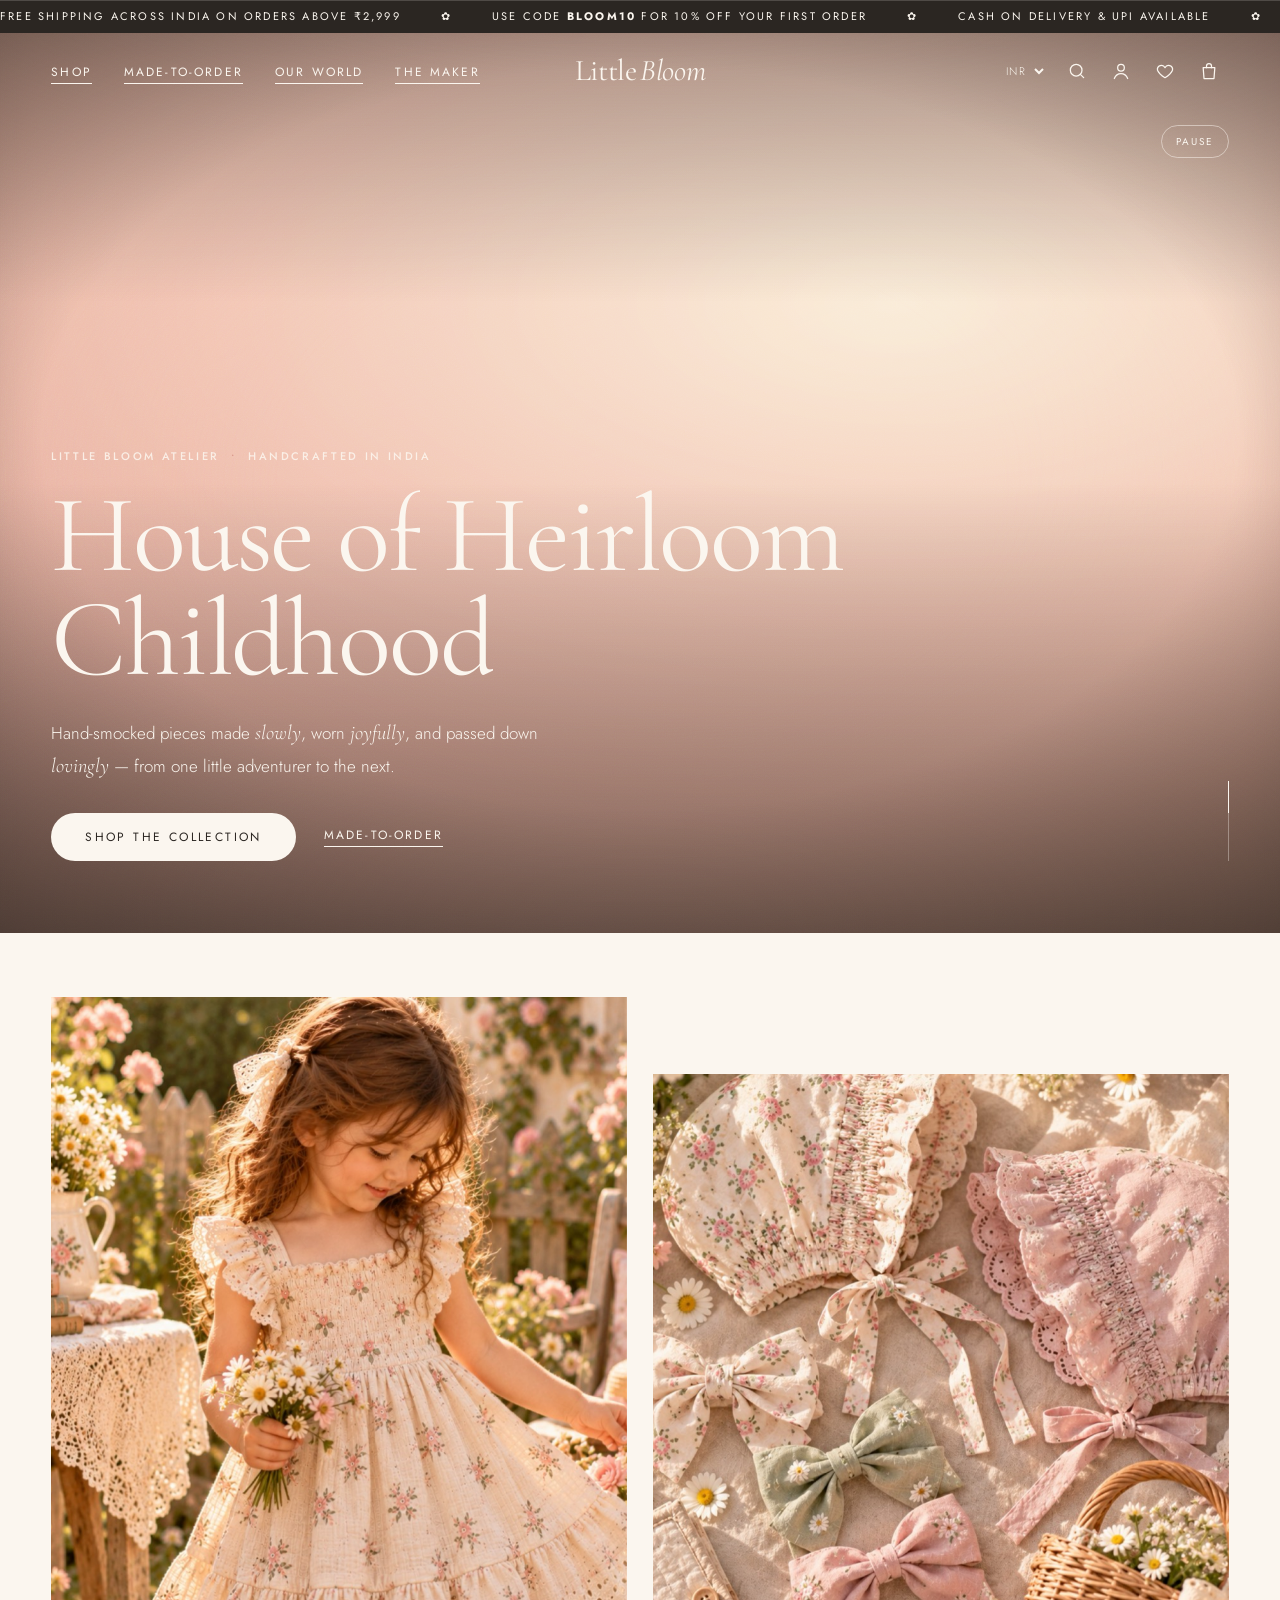
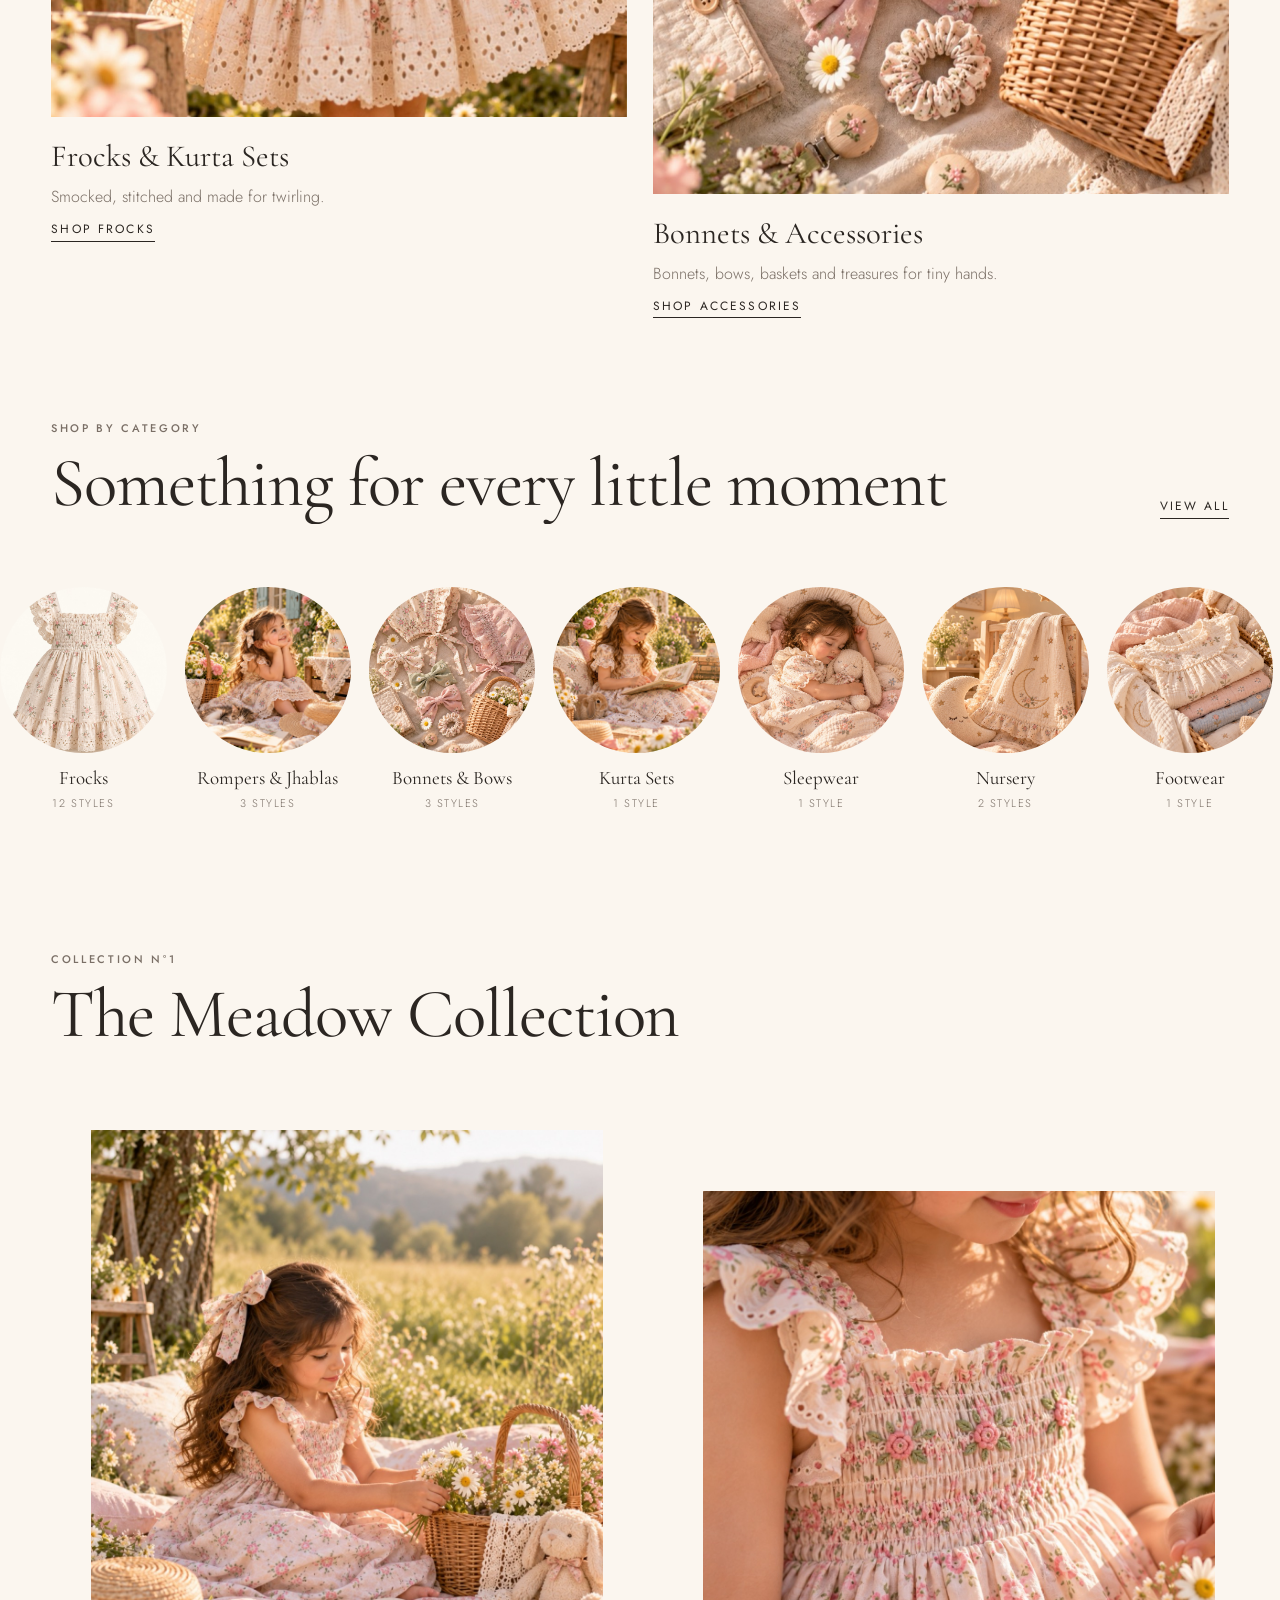
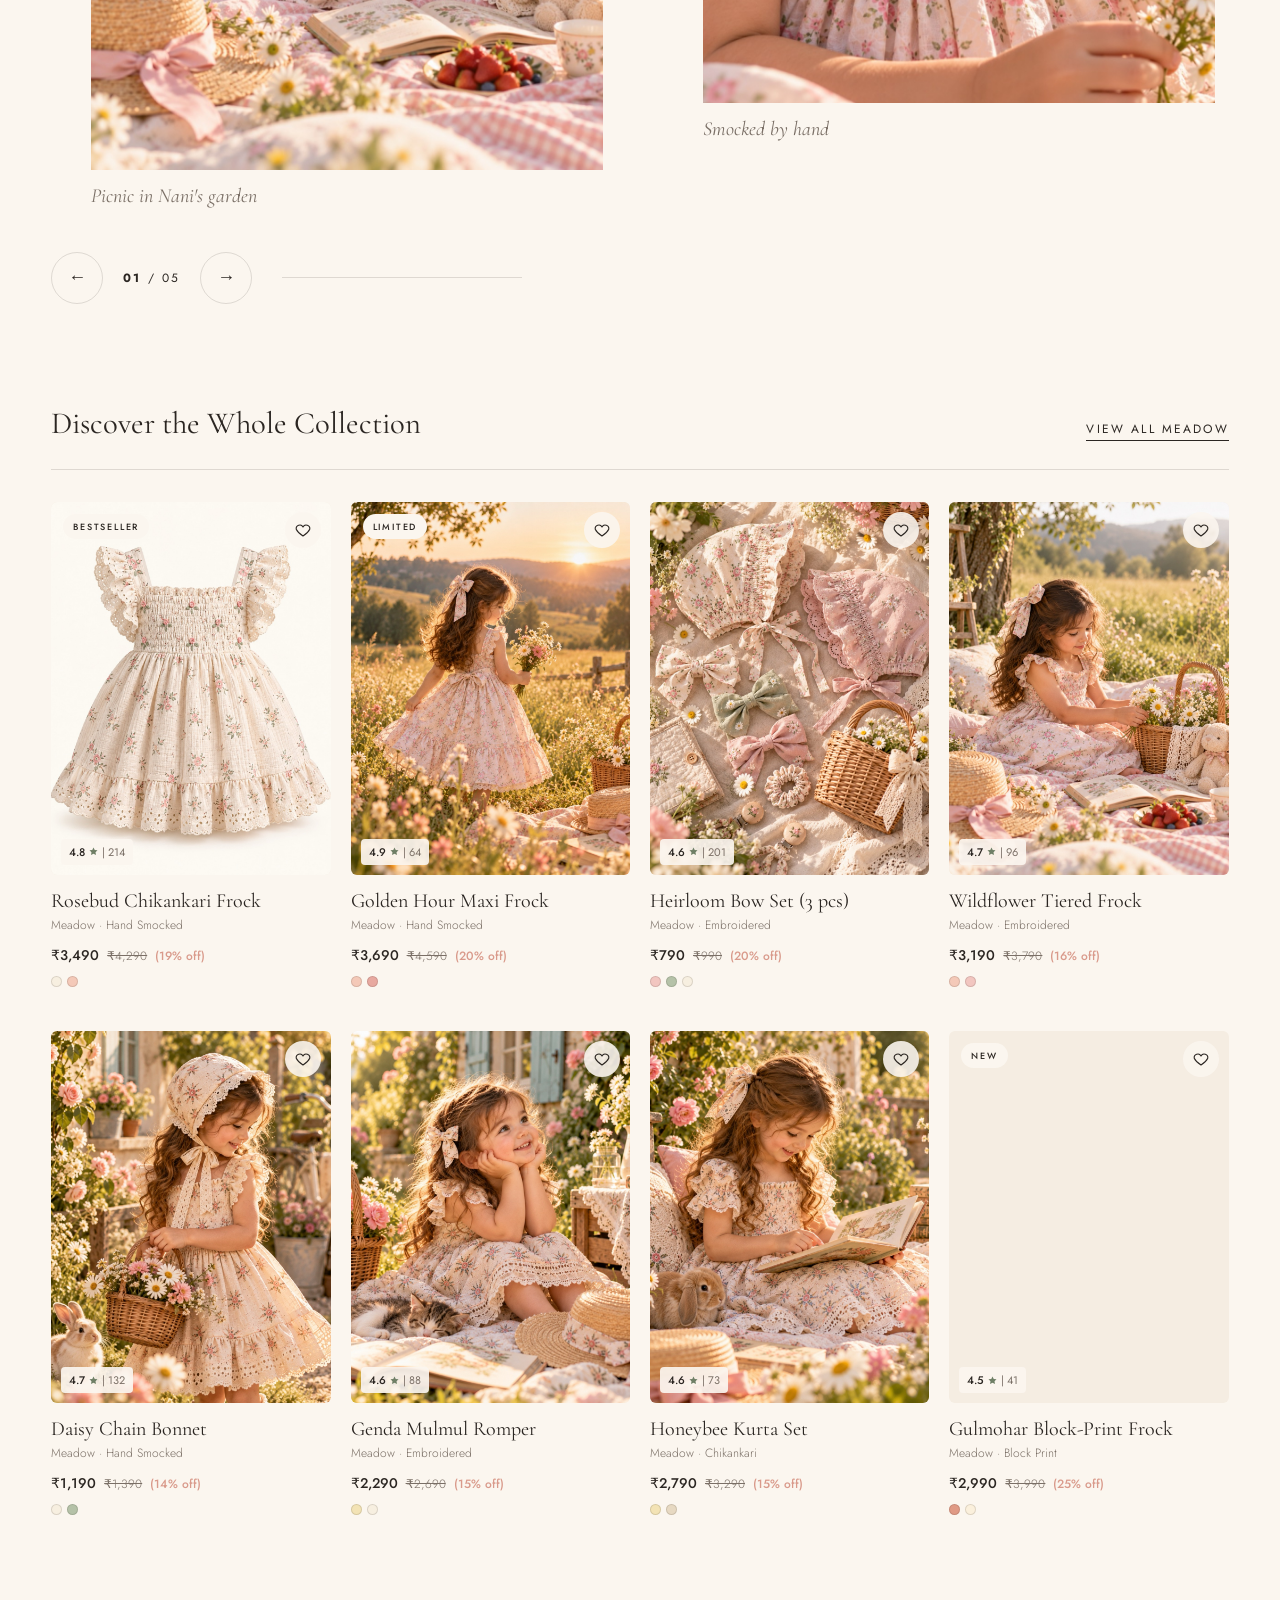
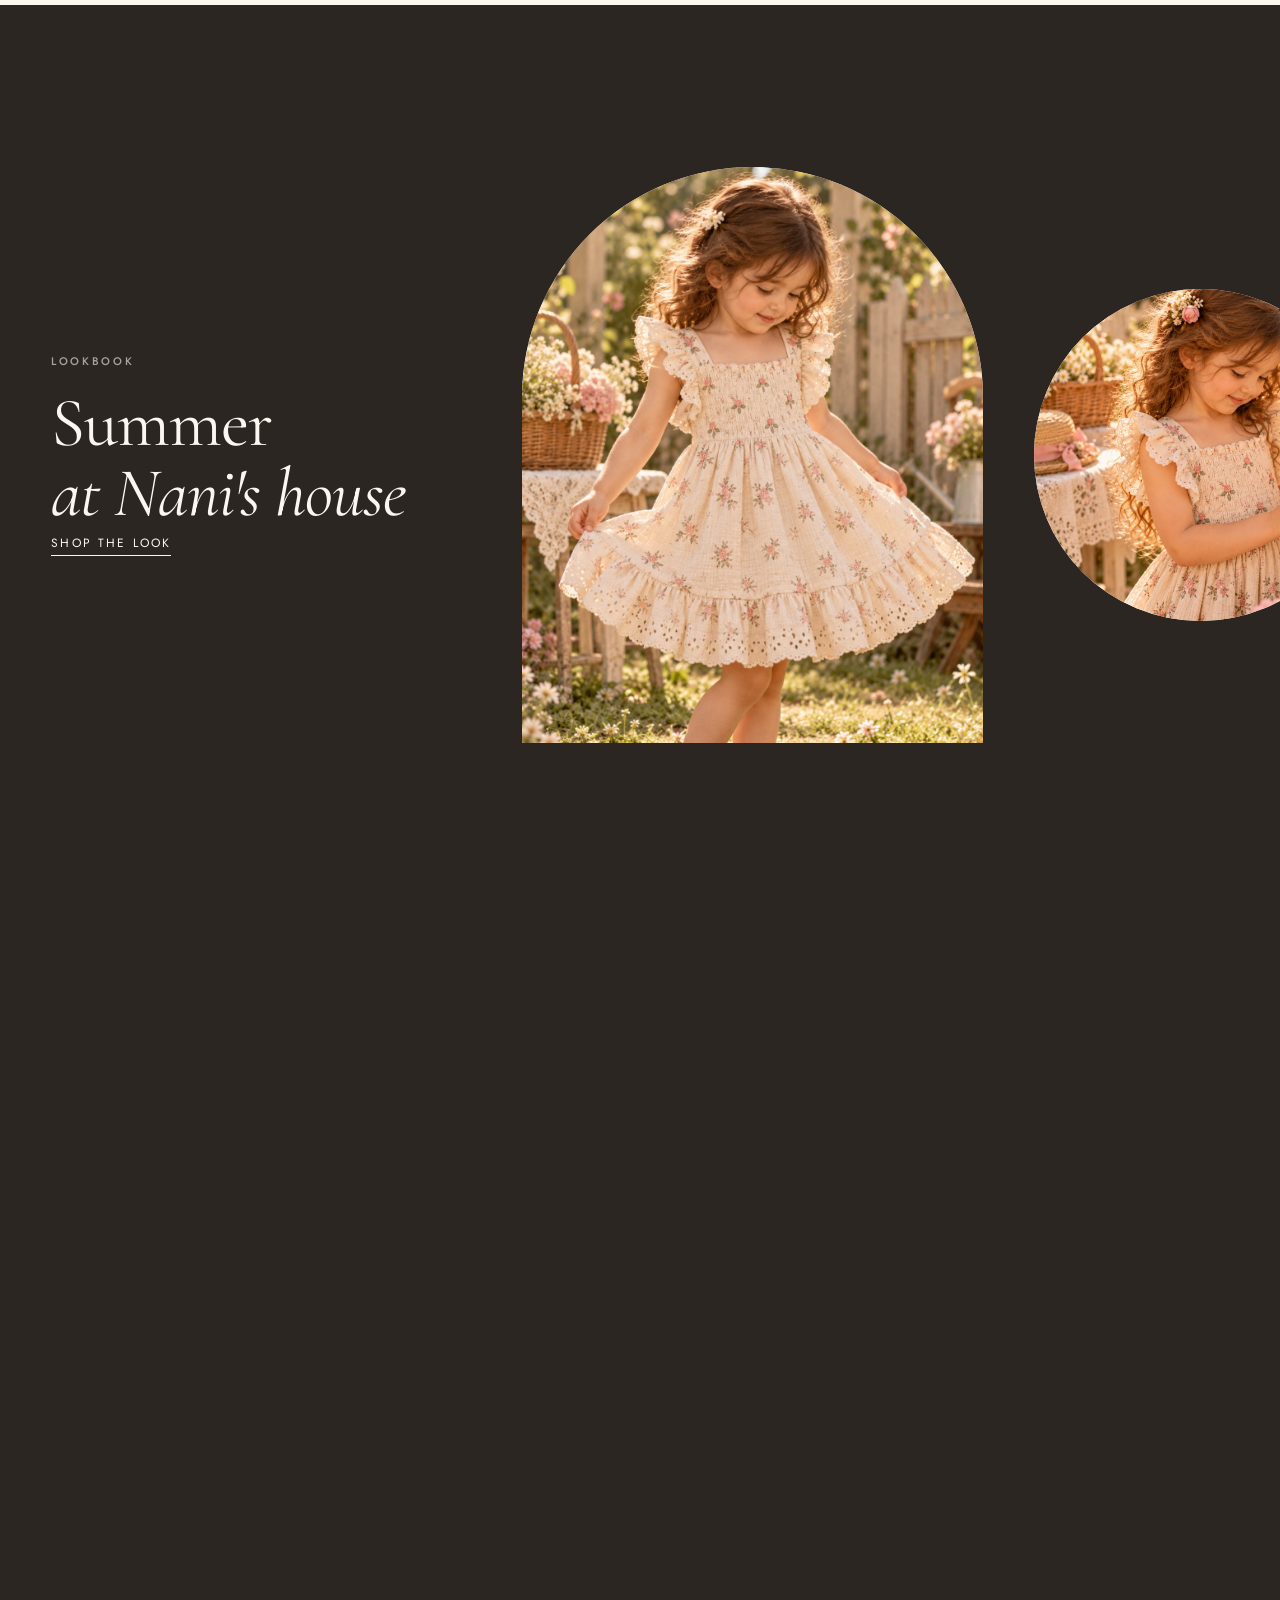
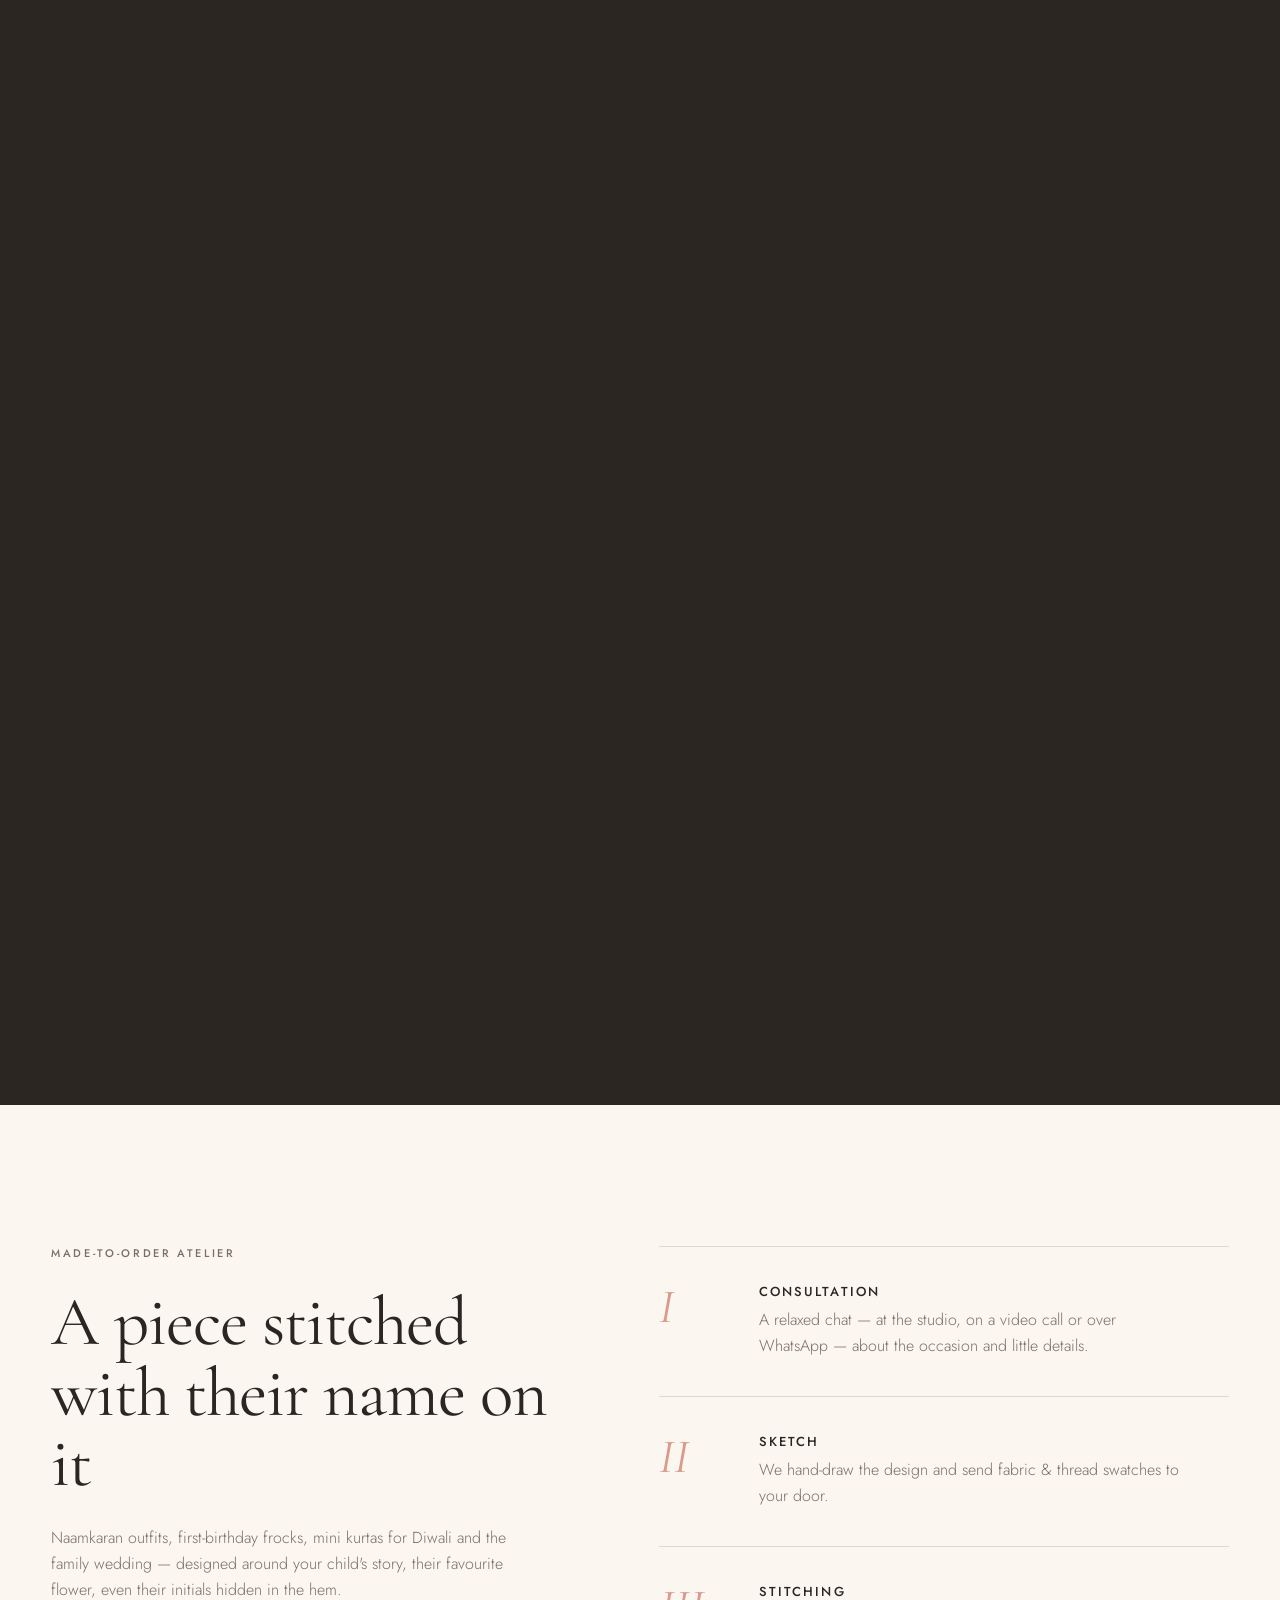
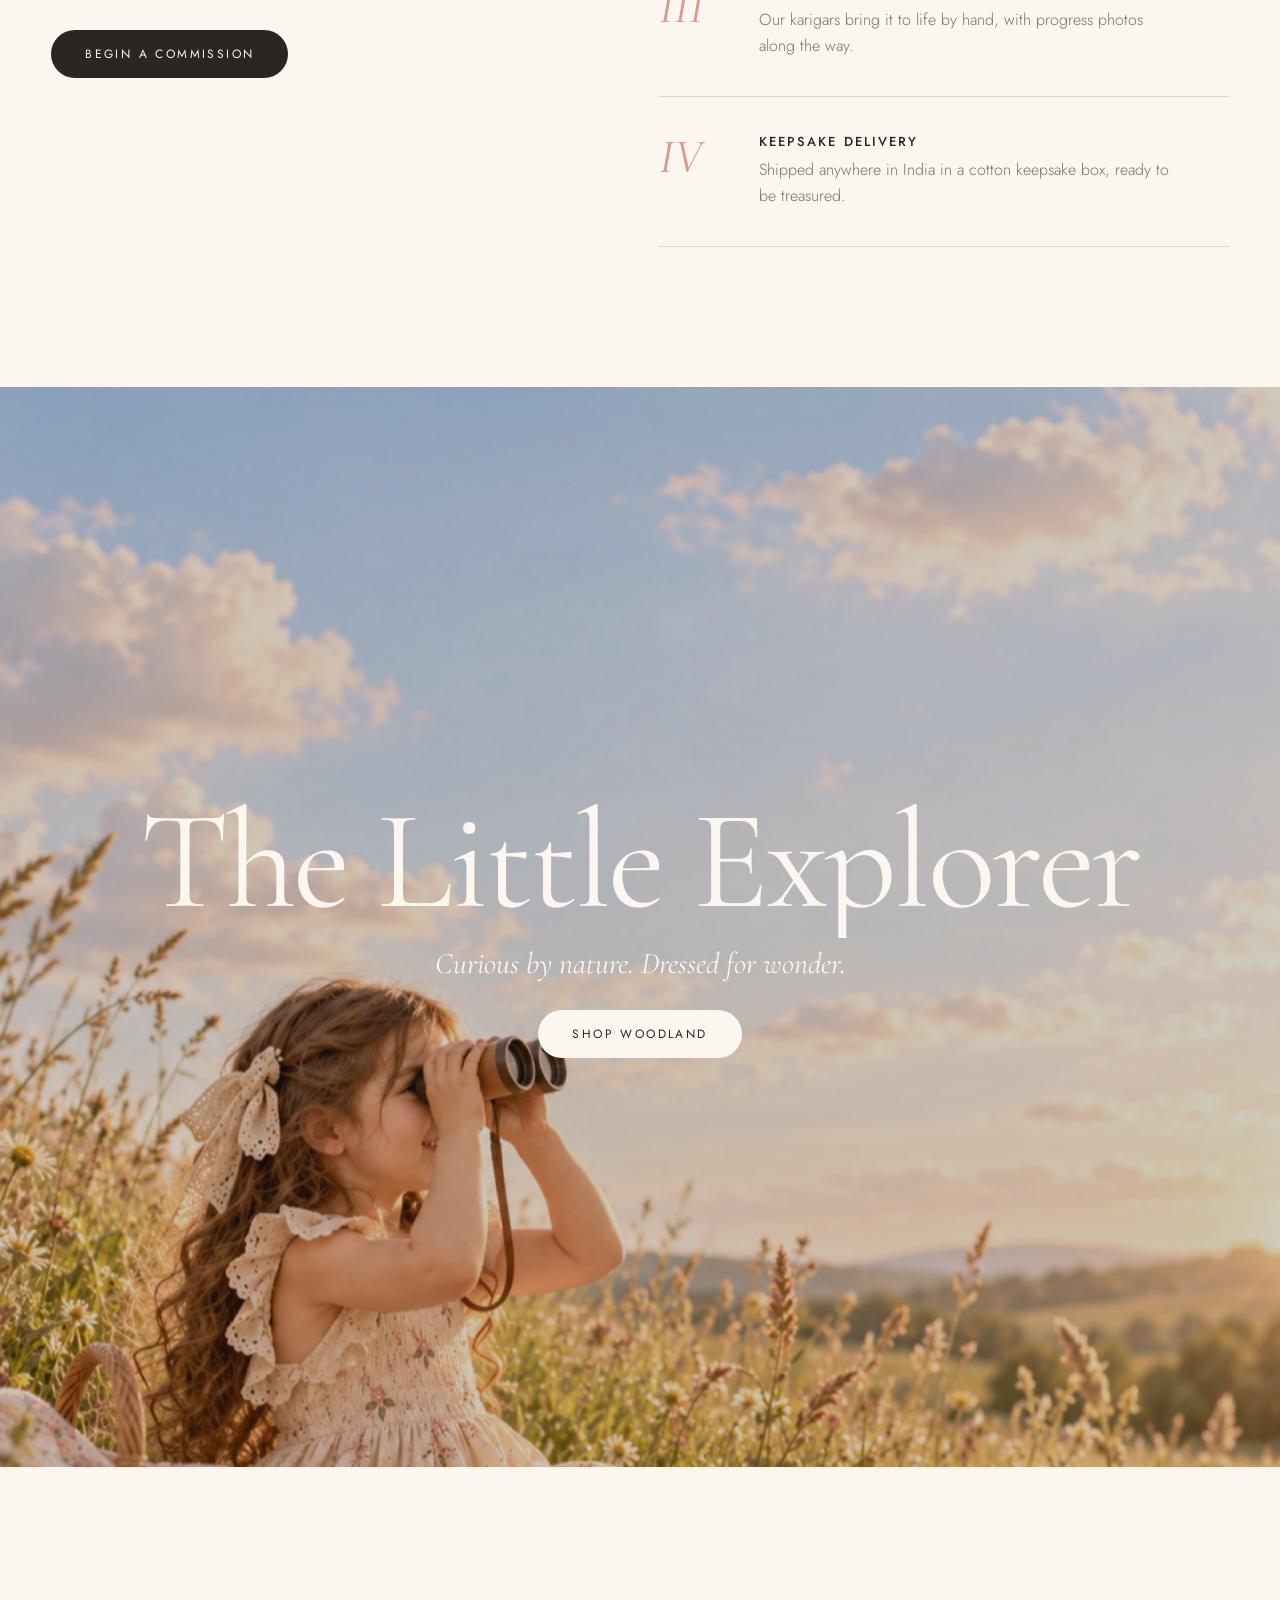
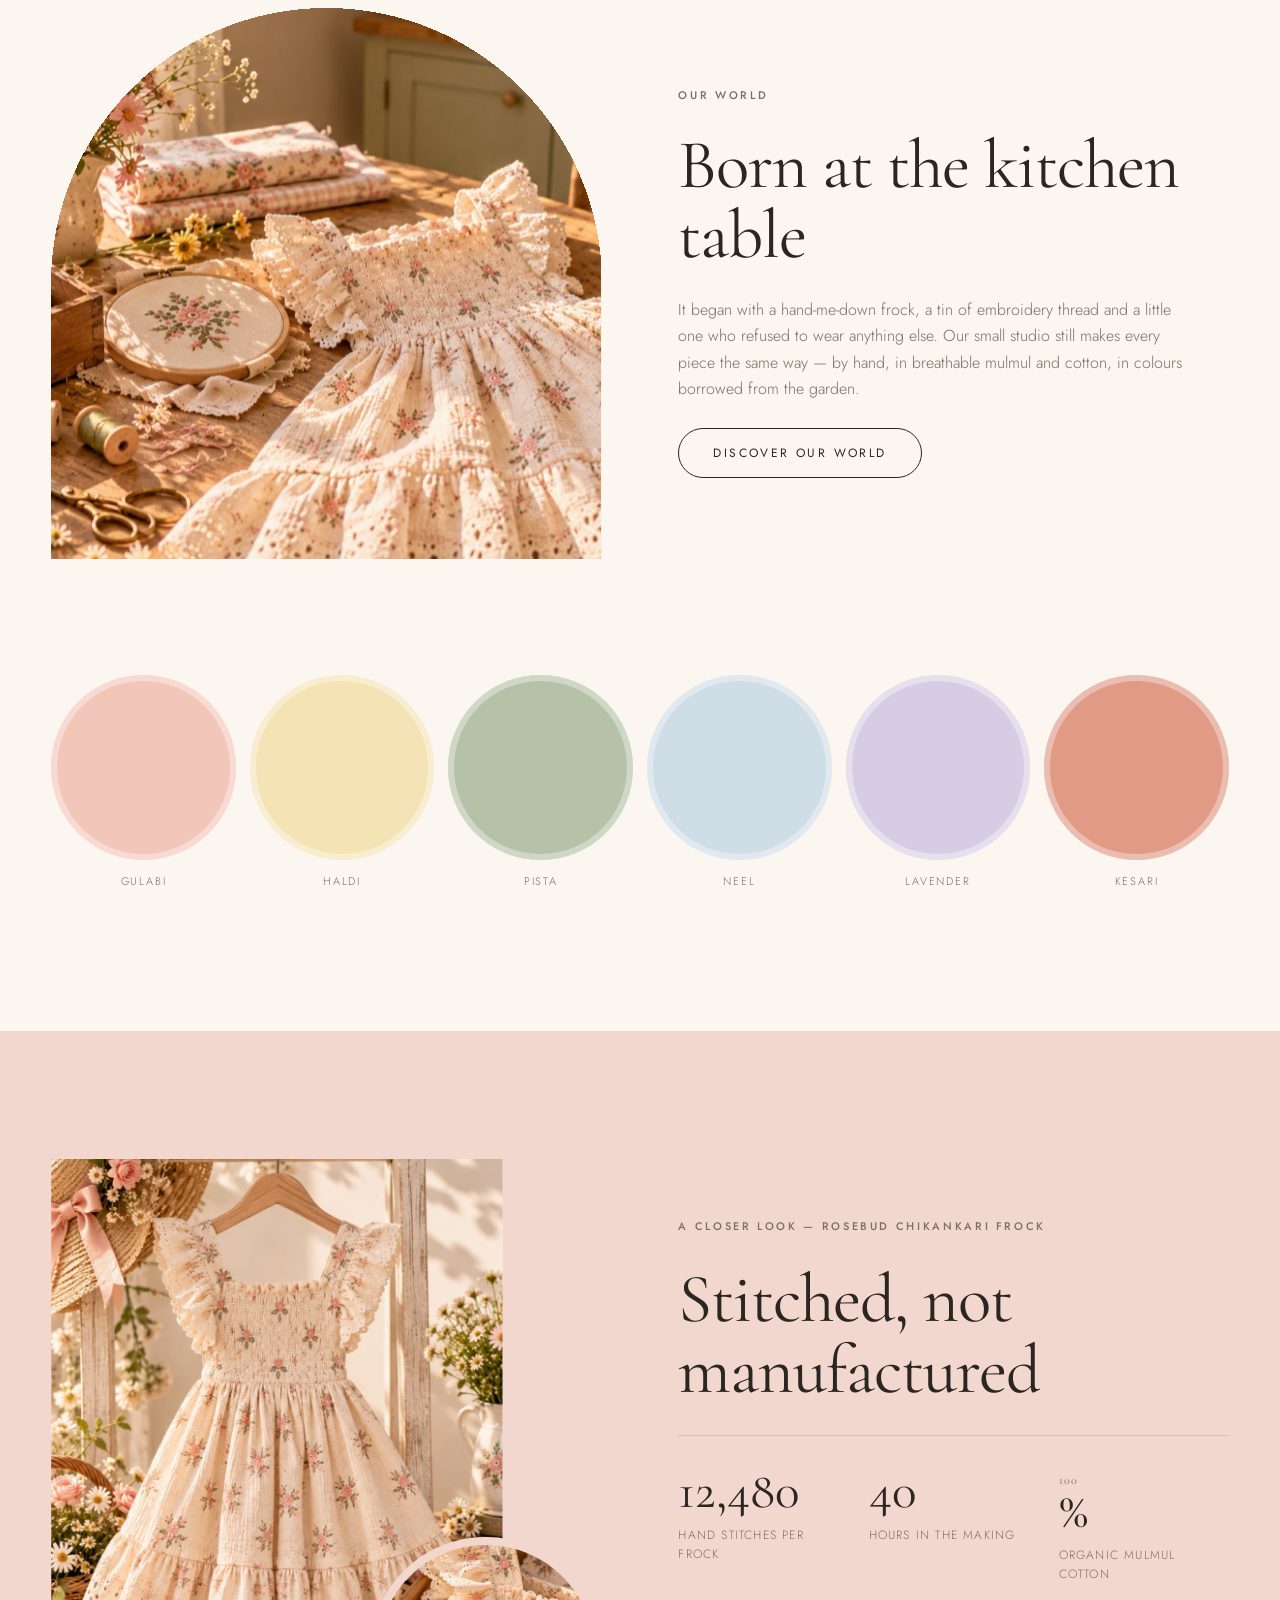
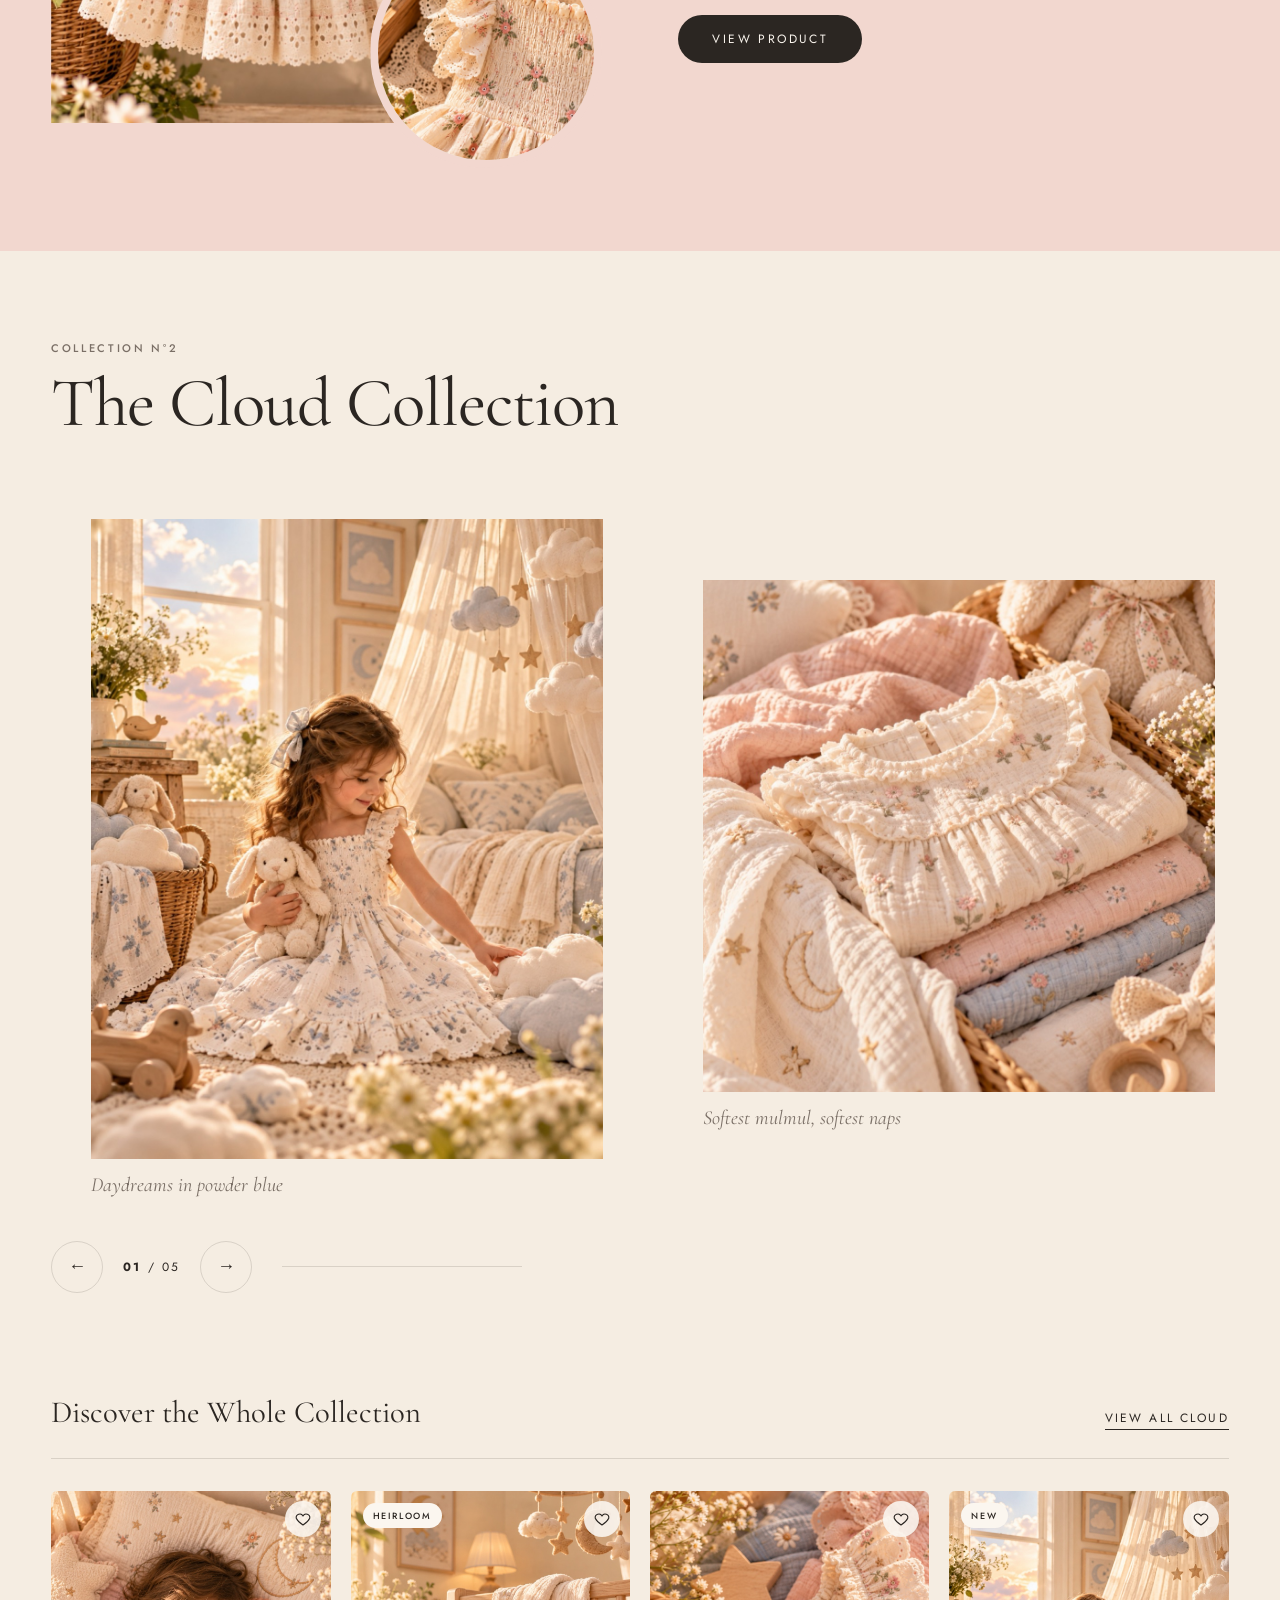
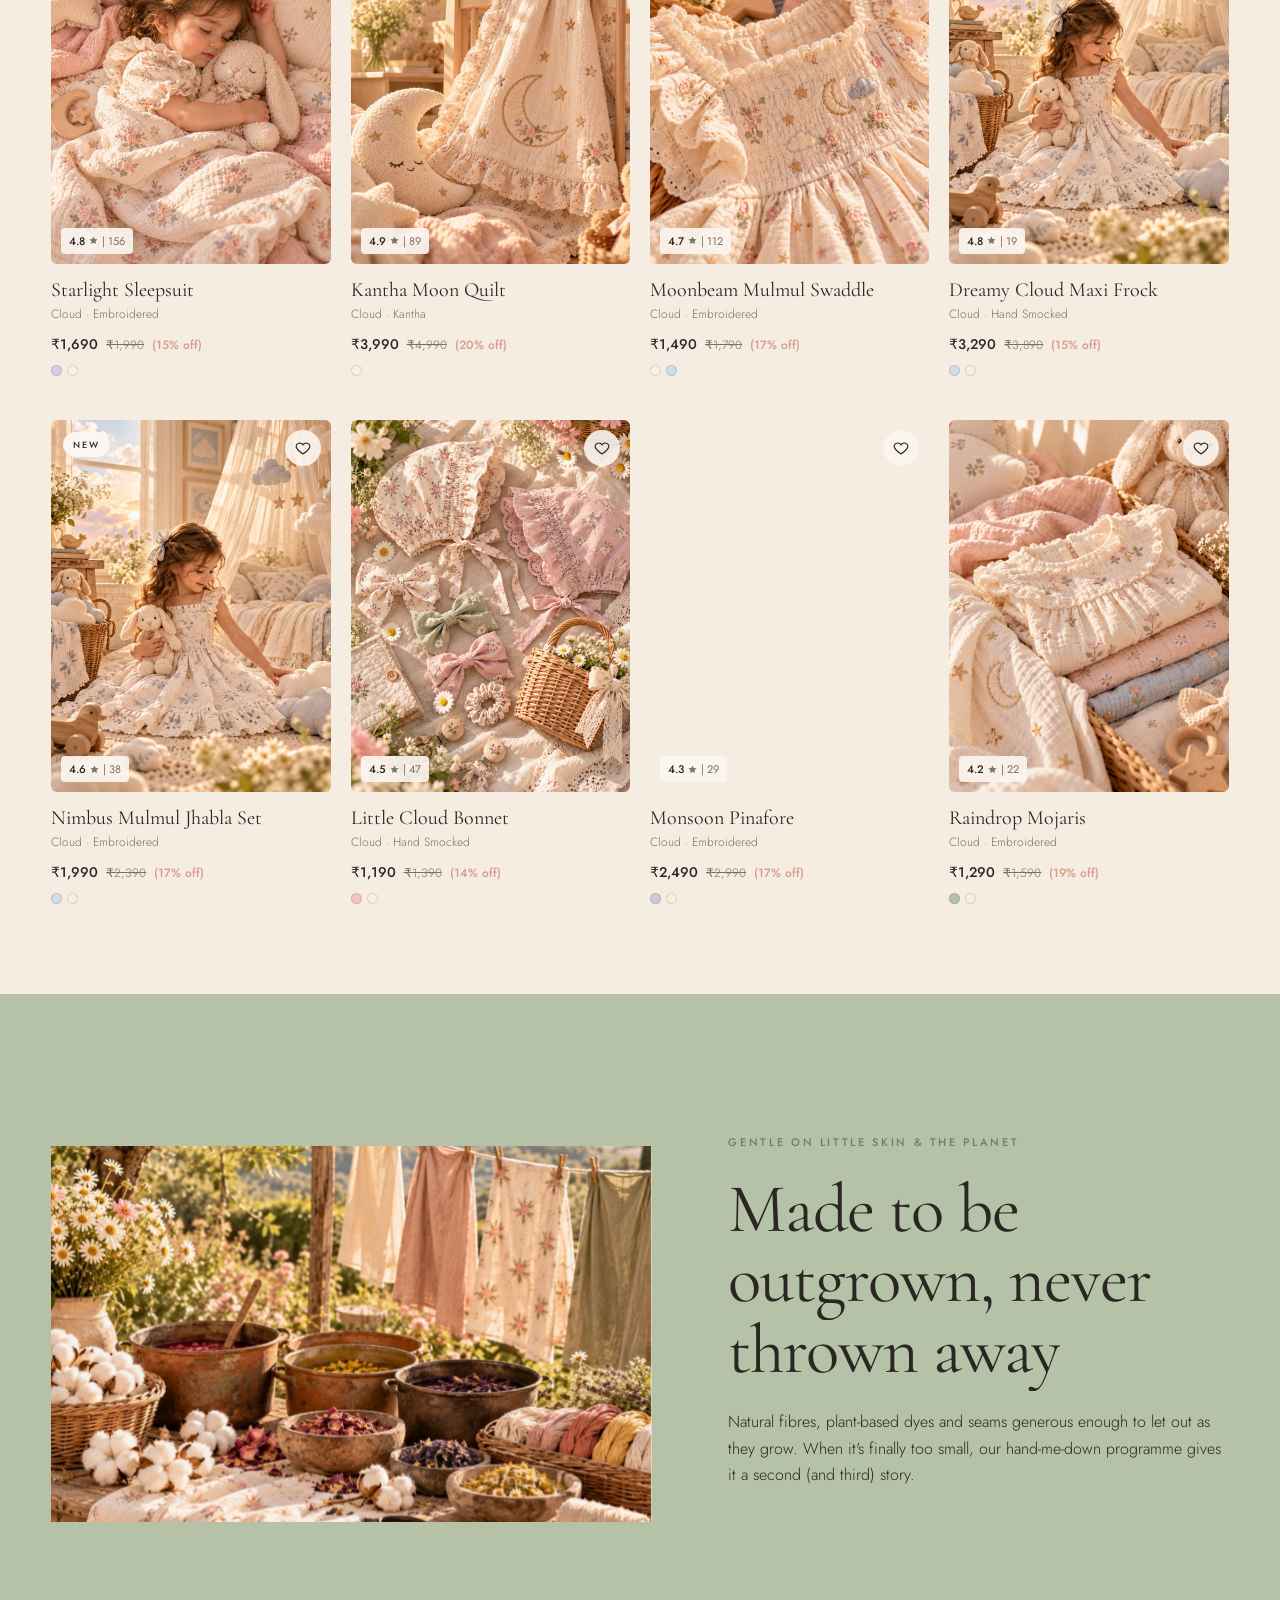
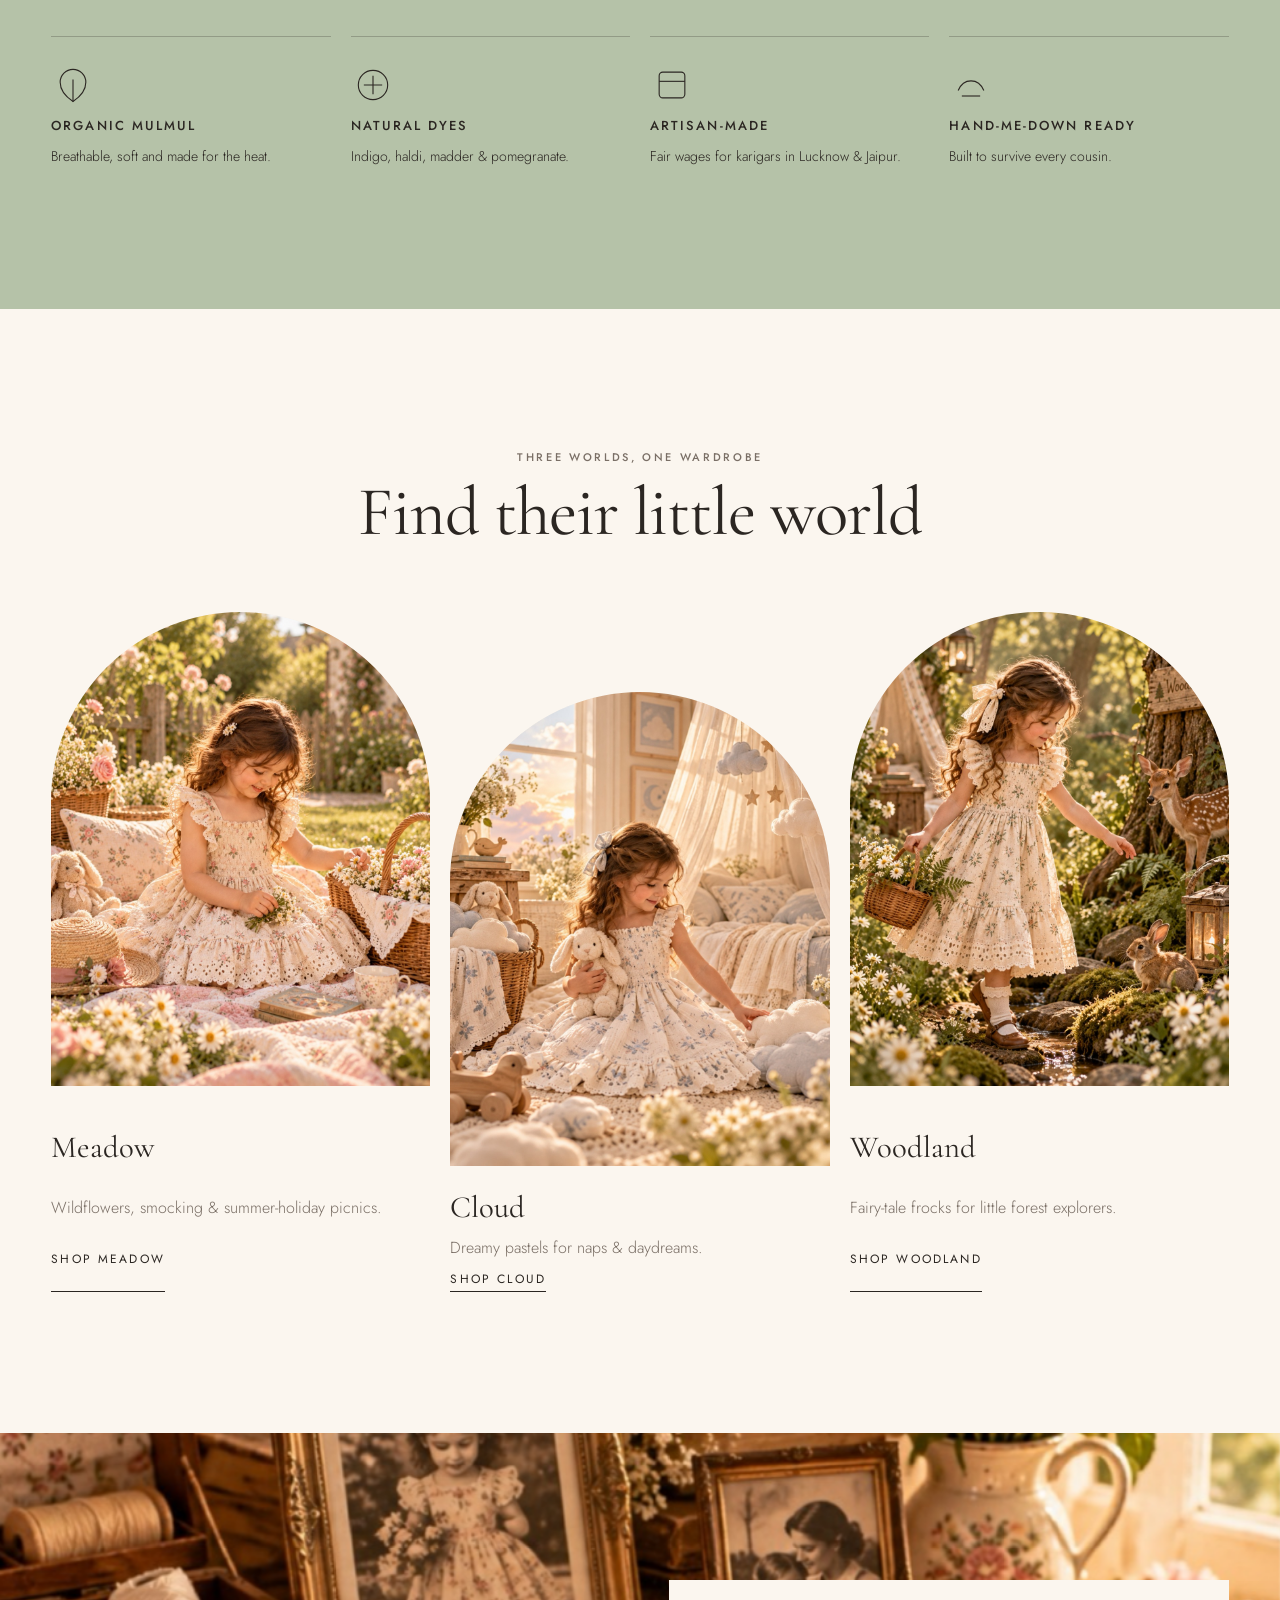
==== commit 0477dafc: "Redesign loader with blooming flower mark; fill hero to viewport bottom Co-Authored-By: Claude Opus " ====
--- a/index.html
+++ b/index.html
@@ -17,9 +17,10 @@
 
   <div class="loader" aria-hidden="true">
     <div class="loader__inner">
-      <svg class="loader__stitch" viewBox="0 0 220 40"><path d="M5 20 Q 55 0 110 20 T 215 20" /></svg>
-      <p class="loader__brand"><span>Little</span> <span>Bloom</span></p>
-      <p class="loader__count"><span class="js-loader-count">0</span>%</p>
+      <svg class="loader__mark" viewBox="-46 -46 92 92"><g class="loader__flower"><g transform="rotate(0)"><path class="petal" style="--i:0;fill:#e8b4a6" d="M0 0C-13-9-14-30 0-40C14-30 13-9 0 0Z"/></g><g transform="rotate(72)"><path class="petal" style="--i:1;fill:#f0d98c" d="M0 0C-13-9-14-30 0-40C14-30 13-9 0 0Z"/></g><g transform="rotate(144)"><path class="petal" style="--i:2;fill:#a9bf98" d="M0 0C-13-9-14-30 0-40C14-30 13-9 0 0Z"/></g><g transform="rotate(216)"><path class="petal" style="--i:3;fill:#a9c4d6" d="M0 0C-13-9-14-30 0-40C14-30 13-9 0 0Z"/></g><g transform="rotate(288)"><path class="petal" style="--i:4;fill:#cbbbe0" d="M0 0C-13-9-14-30 0-40C14-30 13-9 0 0Z"/></g></g><circle class="loader__core" r="7"/></svg>
+      <p class="loader__brand"><span class="w"><span style="--i:0">L</span><span style="--i:1">i</span><span style="--i:2">t</span><span style="--i:3">t</span><span style="--i:4">l</span><span style="--i:5">e</span></span> <span class="w w--i"><span style="--i:6">B</span><span style="--i:7">l</span><span style="--i:8">o</span><span style="--i:9">o</span><span style="--i:10">m</span></span></p>
+      <p class="loader__tag">Atelier · Handcrafted in India</p>
+      <span class="loader__bar"></span>
     </div>
   </div>
 
--- a/css/styles.css
+++ b/css/styles.css
@@ -110,17 +110,27 @@
 .split.in .word > span { transform: none; }
 
 /* ---------- Loader ---------- */
-.loader { position: fixed; inset: 0; z-index: 1000; background: var(--blush); display: grid; place-items: center; transition: clip-path 1.2s var(--ease-in-out); clip-path: inset(0 0 0 0); }
+.loader { position: fixed; inset: 0; z-index: 1000; background: var(--blush); display: grid; place-items: center; transition: clip-path 1.1s var(--ease-in-out) .25s; clip-path: inset(0 0 0 0); }
 .loader.done { clip-path: inset(0 0 100% 0); }
-.loader__inner { text-align: center; }
-.loader__stitch { width: 220px; height: 40px; fill: none; stroke: var(--ink); stroke-width: 1.5; stroke-dasharray: 6 6; }
-.loader__stitch path { stroke-dashoffset: 300; animation: stitch 2.2s linear infinite; }
-@keyframes stitch { to { stroke-dashoffset: 0; } }
-.loader__brand { font: 400 clamp(48px, 9vw, 110px)/1 var(--serif); margin: 12px 0; overflow: hidden; }
-.loader__brand span { display: inline-block; animation: rise 1.2s var(--ease) both; }
-.loader__brand span + span { font-style: italic; animation-delay: .15s; }
-@keyframes rise { from { transform: translateY(110%); } }
-.loader__count { font: 400 12px var(--sans); letter-spacing: .2em; }
+.loader__inner { display: flex; flex-direction: column; align-items: center; text-align: center; transition: opacity .6s, transform .9s var(--ease); }
+.loader.done .loader__inner { opacity: 0; transform: translateY(-40px); }
+.loader__mark { width: clamp(64px, 8vw, 92px); height: auto; overflow: visible; margin-bottom: 18px; }
+.loader__flower { animation: bloom-turn 9s linear infinite; transform-origin: 0 0; }
+.loader__flower .petal { transform-box: fill-box; transform-origin: 50% 100%; opacity: .92; animation: petal 1s var(--ease) both, sway 2.6s ease-in-out infinite alternate; animation-delay: calc(.15s + var(--i) * .1s), calc(1.2s + var(--i) * .2s); }
+.loader__core { fill: var(--ink); transform-box: fill-box; transform-origin: center; animation: core .7s var(--ease) .75s both; }
+@keyframes petal { from { transform: scale(0) rotate(-40deg); opacity: 0; } }
+@keyframes sway { to { transform: scale(1.08) rotate(6deg); } }
+@keyframes core { from { transform: scale(0); } }
+@keyframes bloom-turn { to { transform: rotate(360deg); } }
+.loader__brand { font: 400 clamp(48px, 9vw, 110px)/1 var(--serif); letter-spacing: -.01em; }
+.loader__brand .w { display: inline-block; overflow: hidden; padding: 0 .04em .14em; margin-bottom: -.14em; }
+.loader__brand .w--i { font-style: italic; }
+.loader__brand .w > span { display: inline-block; animation: rise 1.1s var(--ease) both; animation-delay: calc(.35s + var(--i) * 55ms); }
+@keyframes rise { from { transform: translateY(115%) rotate(6deg); } }
+.loader__tag { font: 400 11px var(--sans); letter-spacing: .32em; text-transform: uppercase; margin-top: 20px; opacity: 0; animation: tag-in .9s ease 1.2s forwards; }
+@keyframes tag-in { to { opacity: .75; } }
+.loader__bar { position: relative; width: 120px; height: 1px; margin-top: 26px; background: rgba(43,38,34,.15); overflow: hidden; }
+.loader__bar::after { content: ""; position: absolute; inset: 0; background: var(--ink); transform: scaleX(var(--p, 0)); transform-origin: left; }
 
 /* ---------- Cursor / progress ---------- */
 .cursor { position: fixed; left: 0; top: 0; z-index: 900; width: 10px; height: 10px; margin: -5px 0 0 -5px; border-radius: 50%; background: var(--ink); pointer-events: none; display: grid; place-items: center; transition: width .4s var(--ease), height .4s var(--ease), margin .4s var(--ease), background .4s; mix-blend-mode: normal; }
@@ -170,7 +180,7 @@
 body.menu-open .header { color: var(--ink); background: transparent; border-color: transparent; }
 
 /* ---------- Hero ---------- */
-.hero { position: relative; height: calc(100svh - 37px); min-height: 560px; margin-top: calc(var(--header-h) * -1); color: var(--cream); display: flex; align-items: flex-end; overflow: hidden; }
+.hero { position: relative; height: 100svh; min-height: 560px; margin-top: calc(var(--header-h) * -1); color: var(--cream); display: flex; align-items: flex-end; overflow: hidden; }
 .hero__media { position: absolute; inset: 0; transform: scale(var(--hs, 1)); transform-origin: center bottom; }
 .hero__video { position: absolute; inset: 0; width: 100%; height: 100%; object-fit: cover; opacity: 0; transition: opacity 1.2s; z-index: 1; }
 .hero__video.is-ready { opacity: 1; }
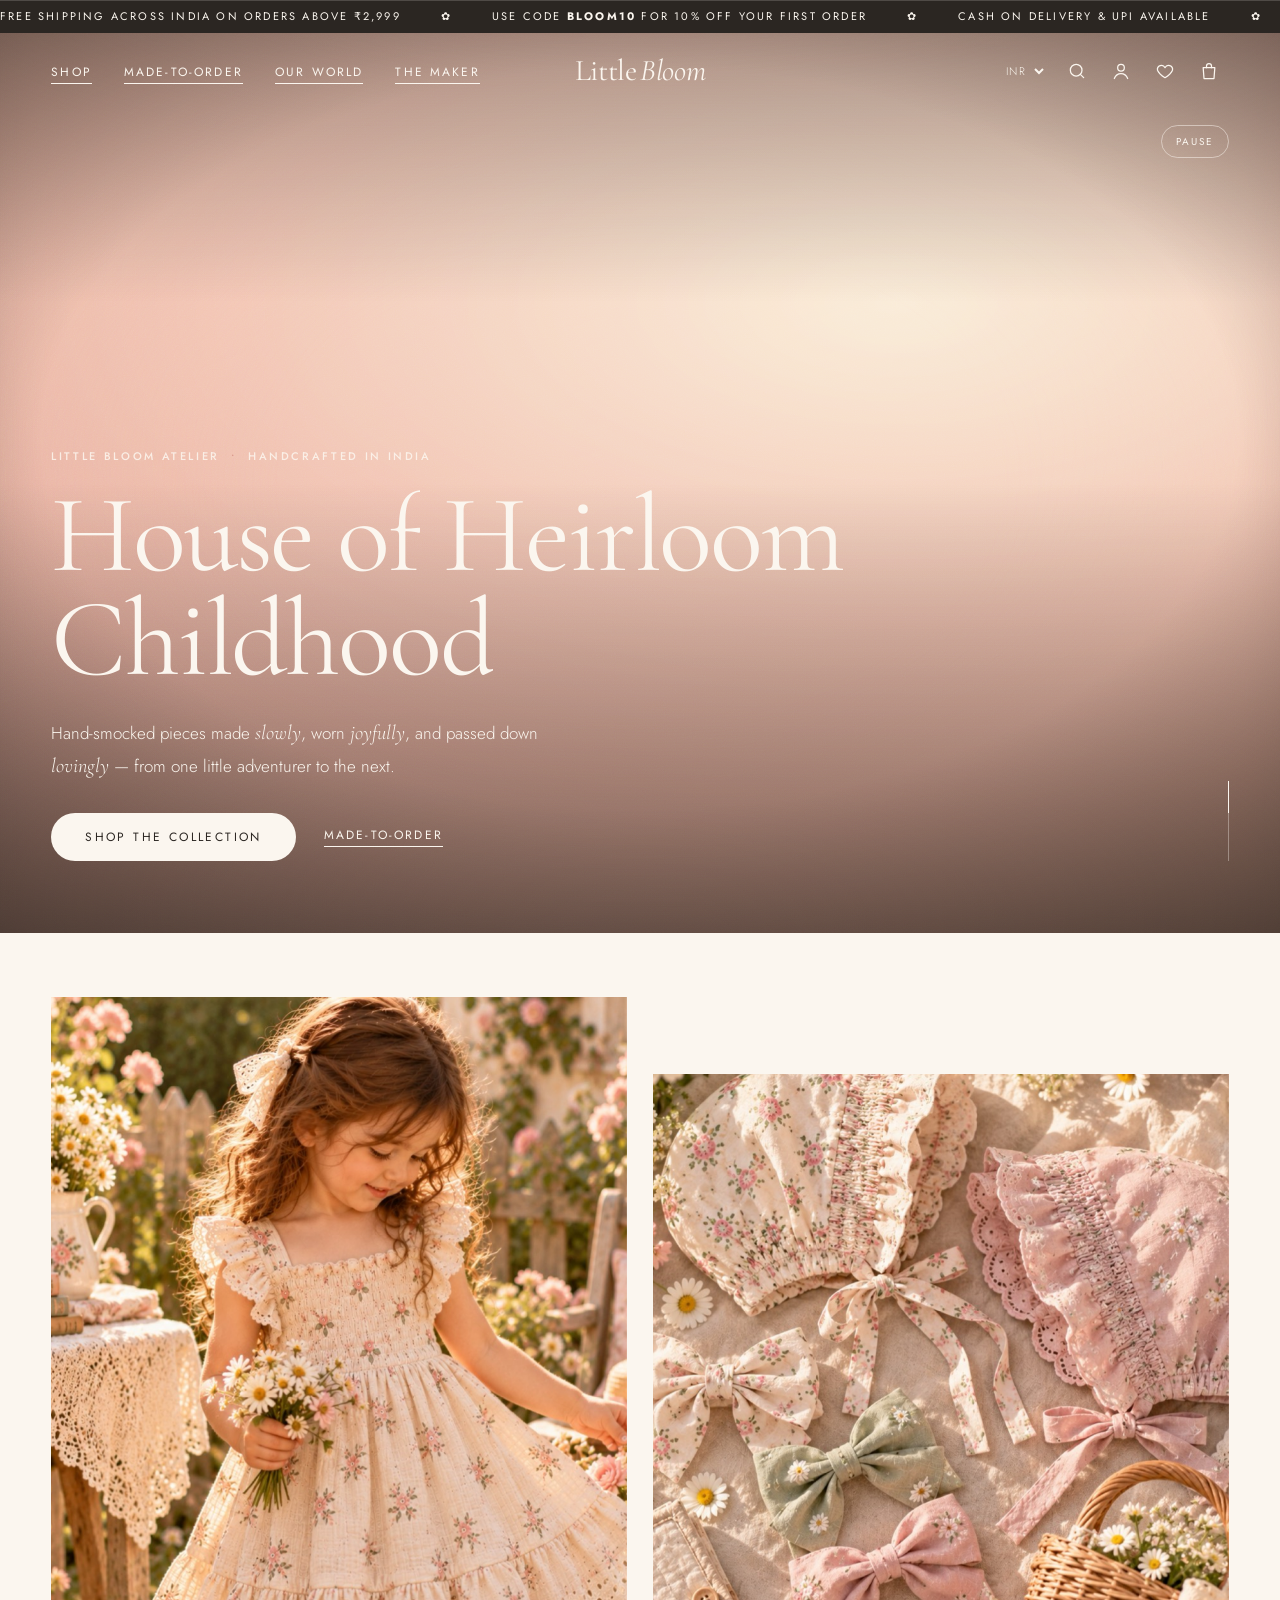
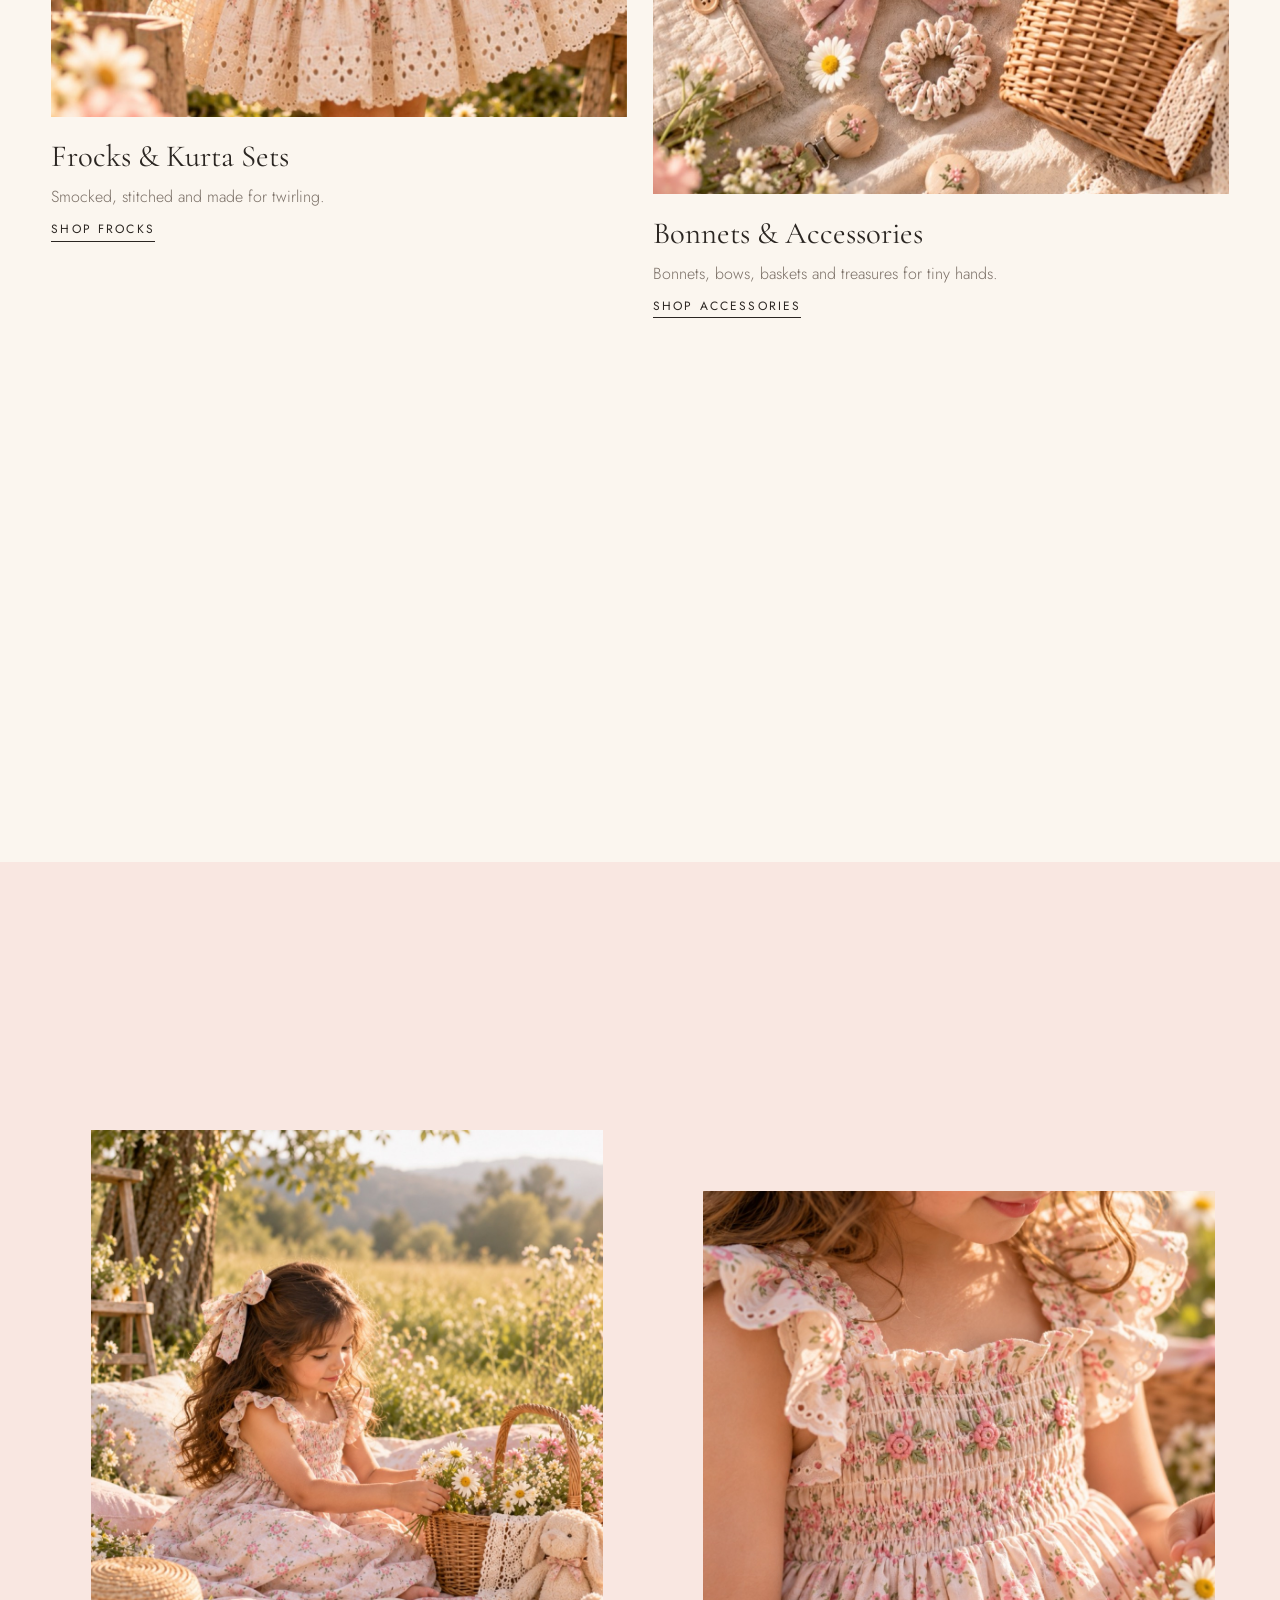
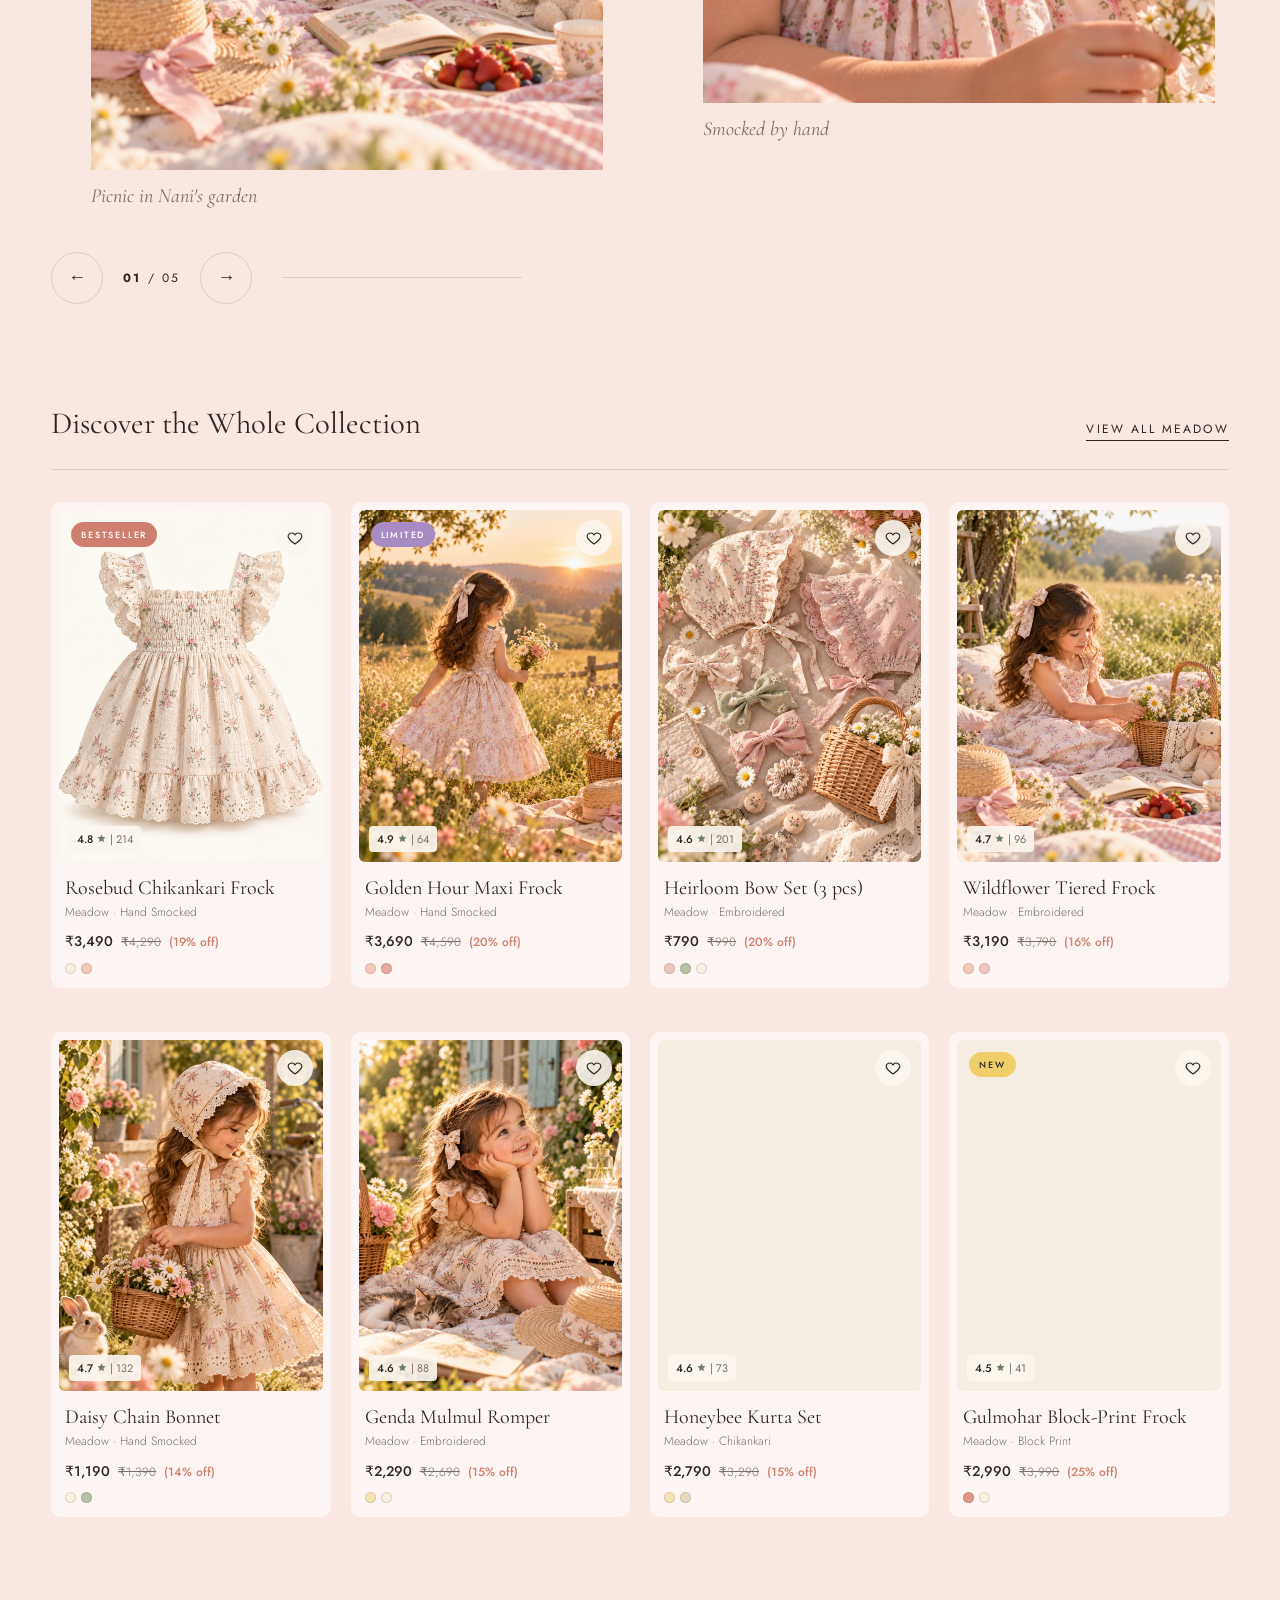
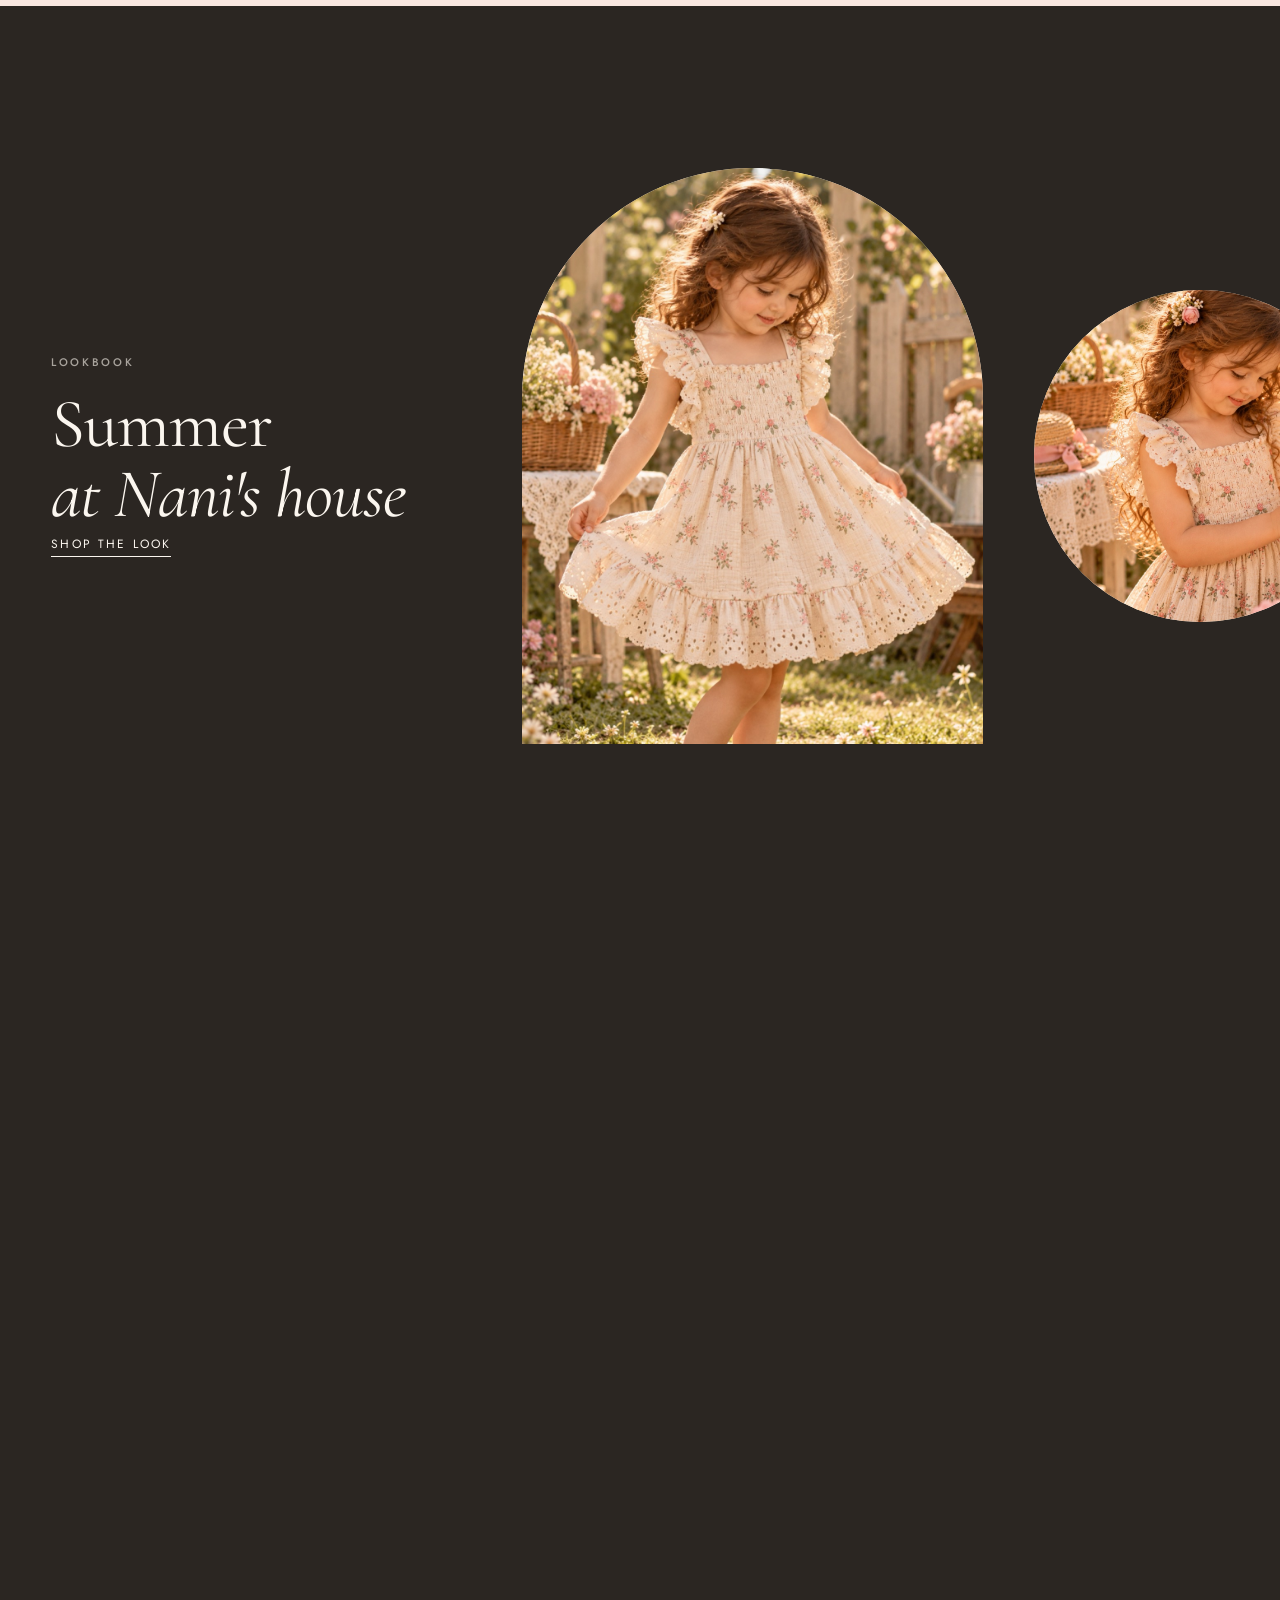
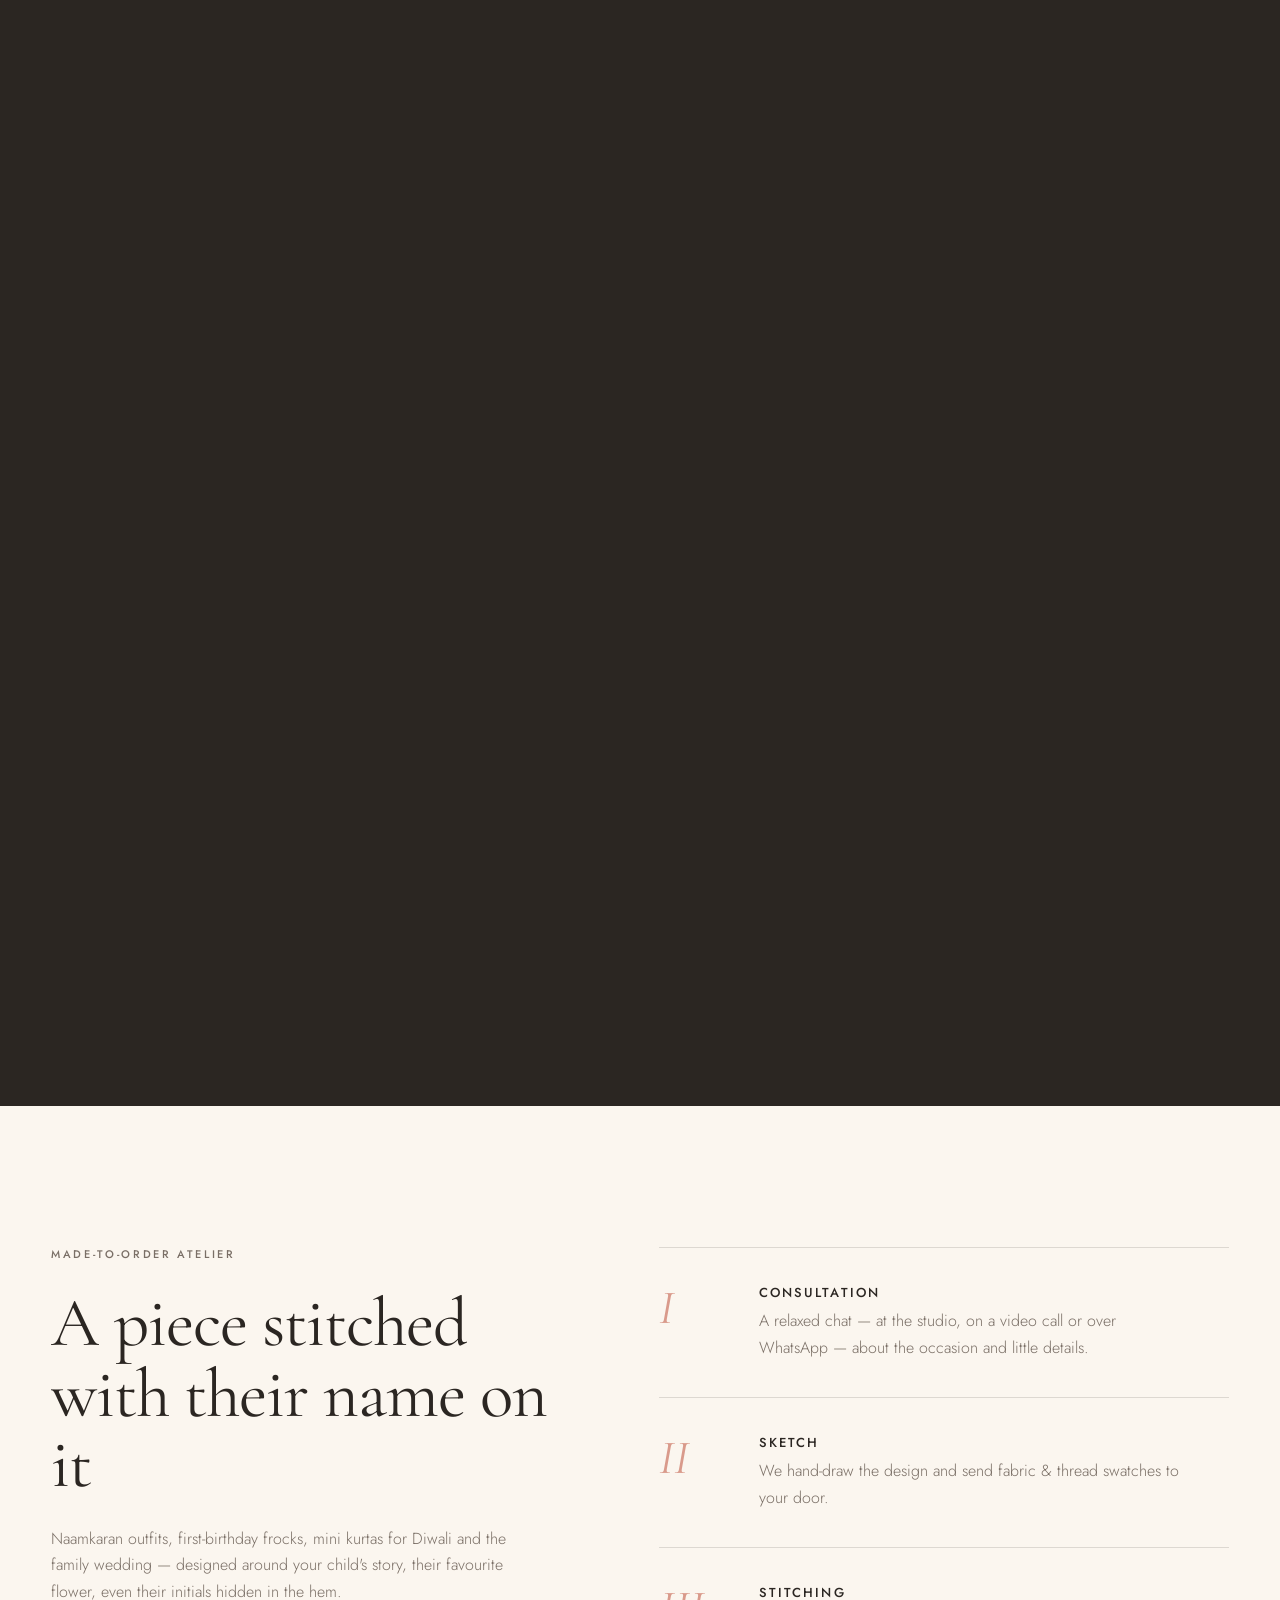
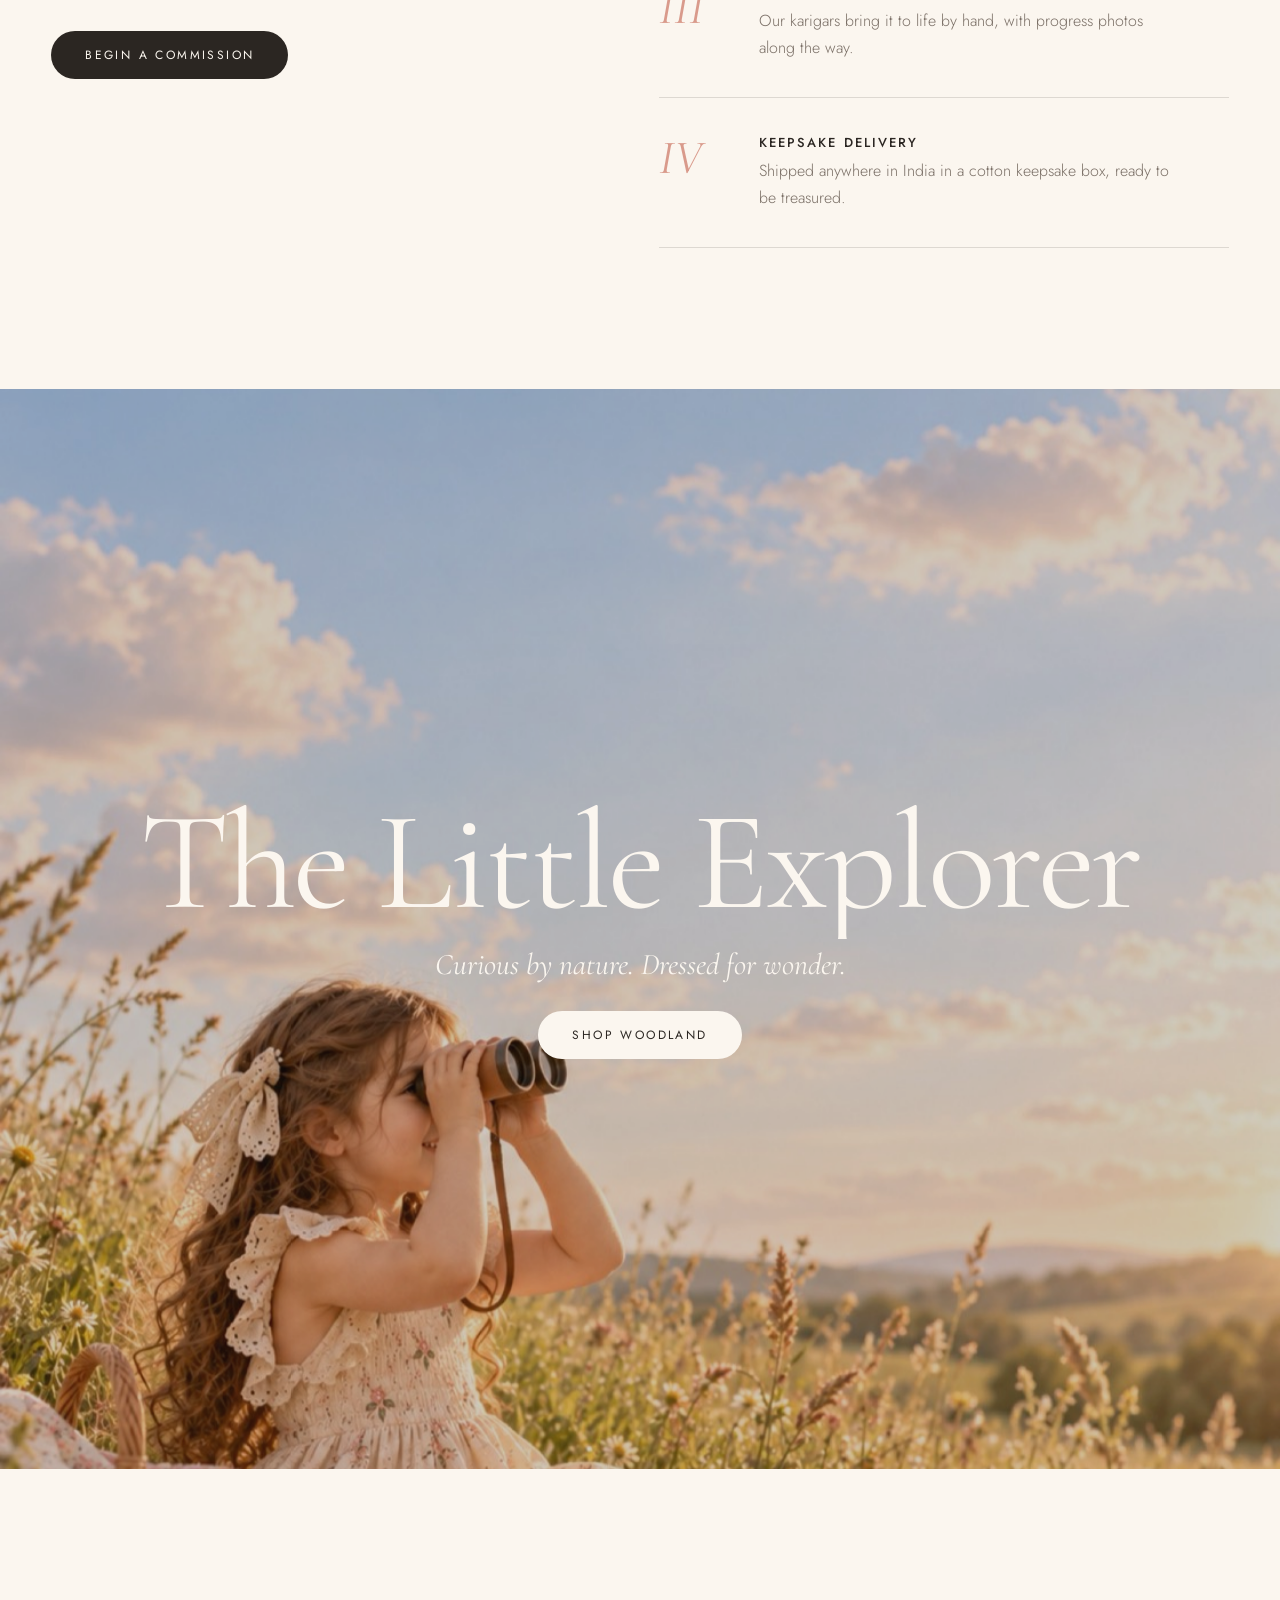
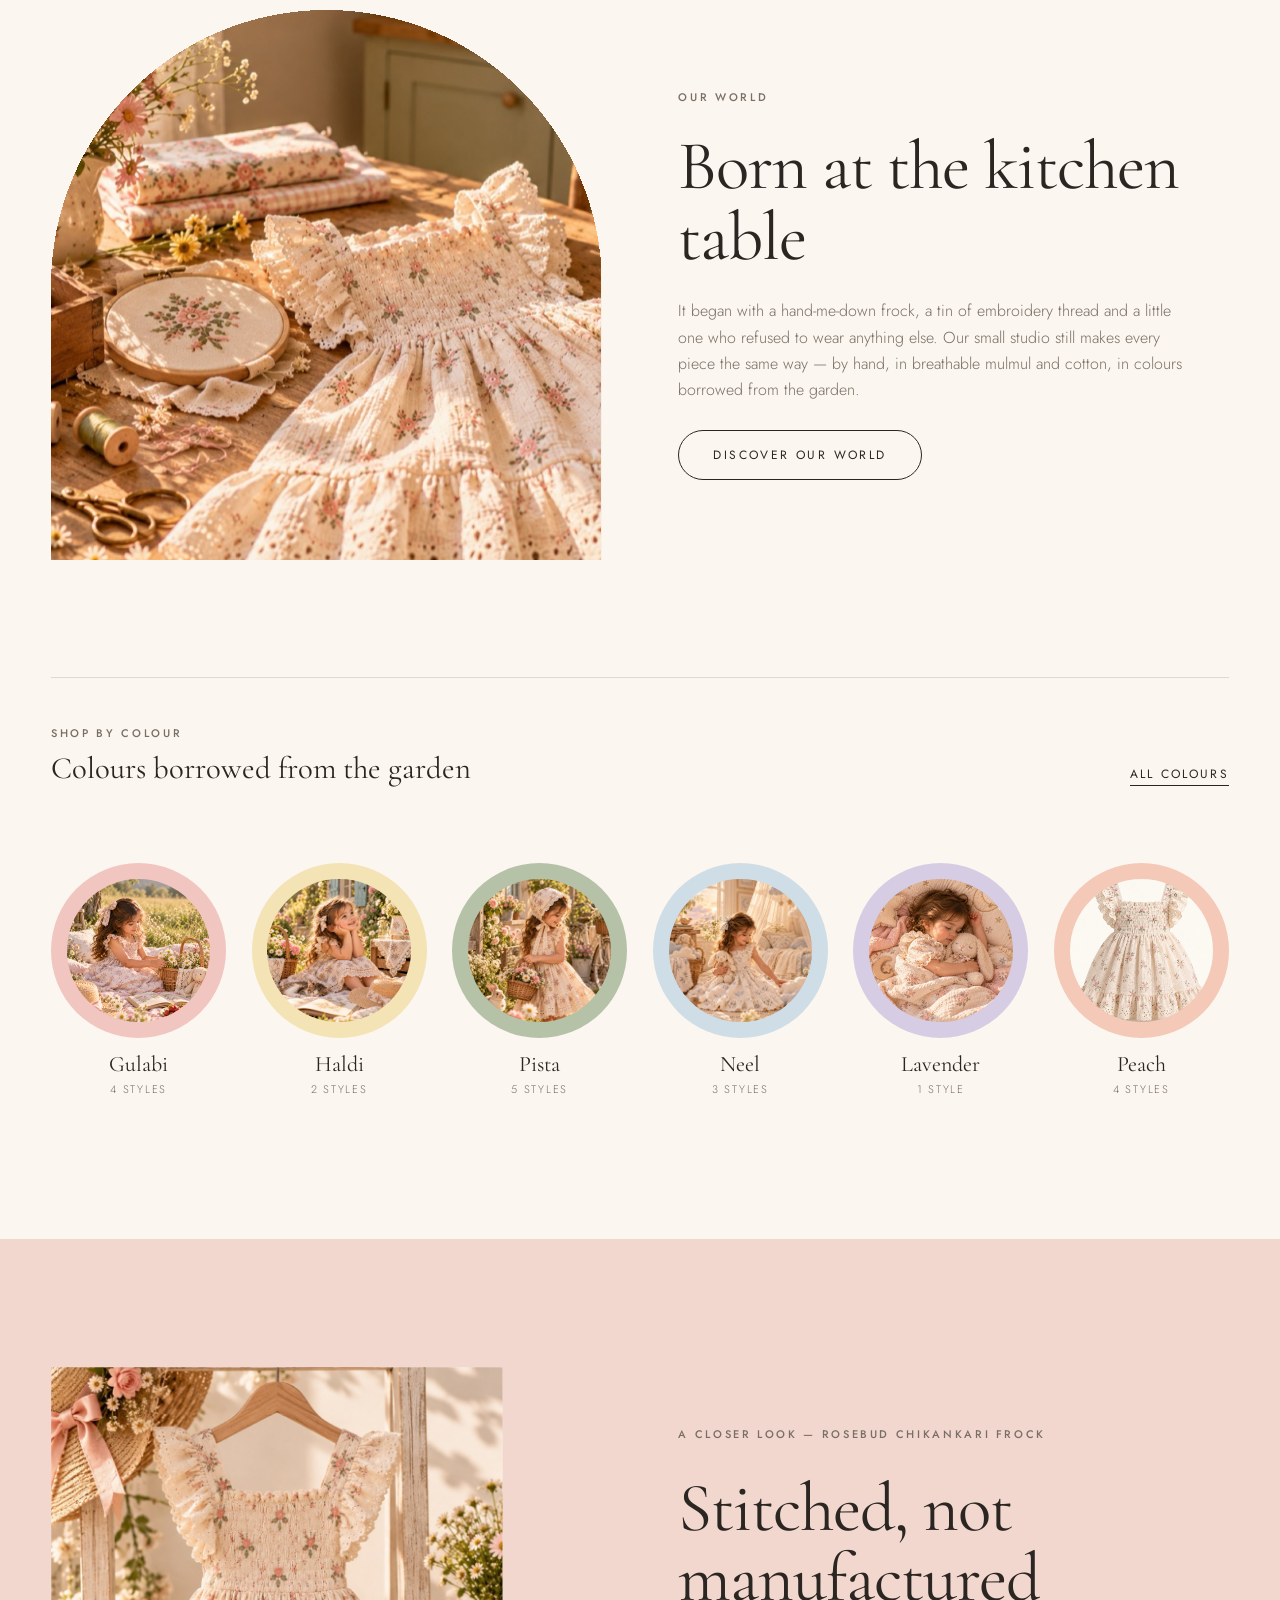
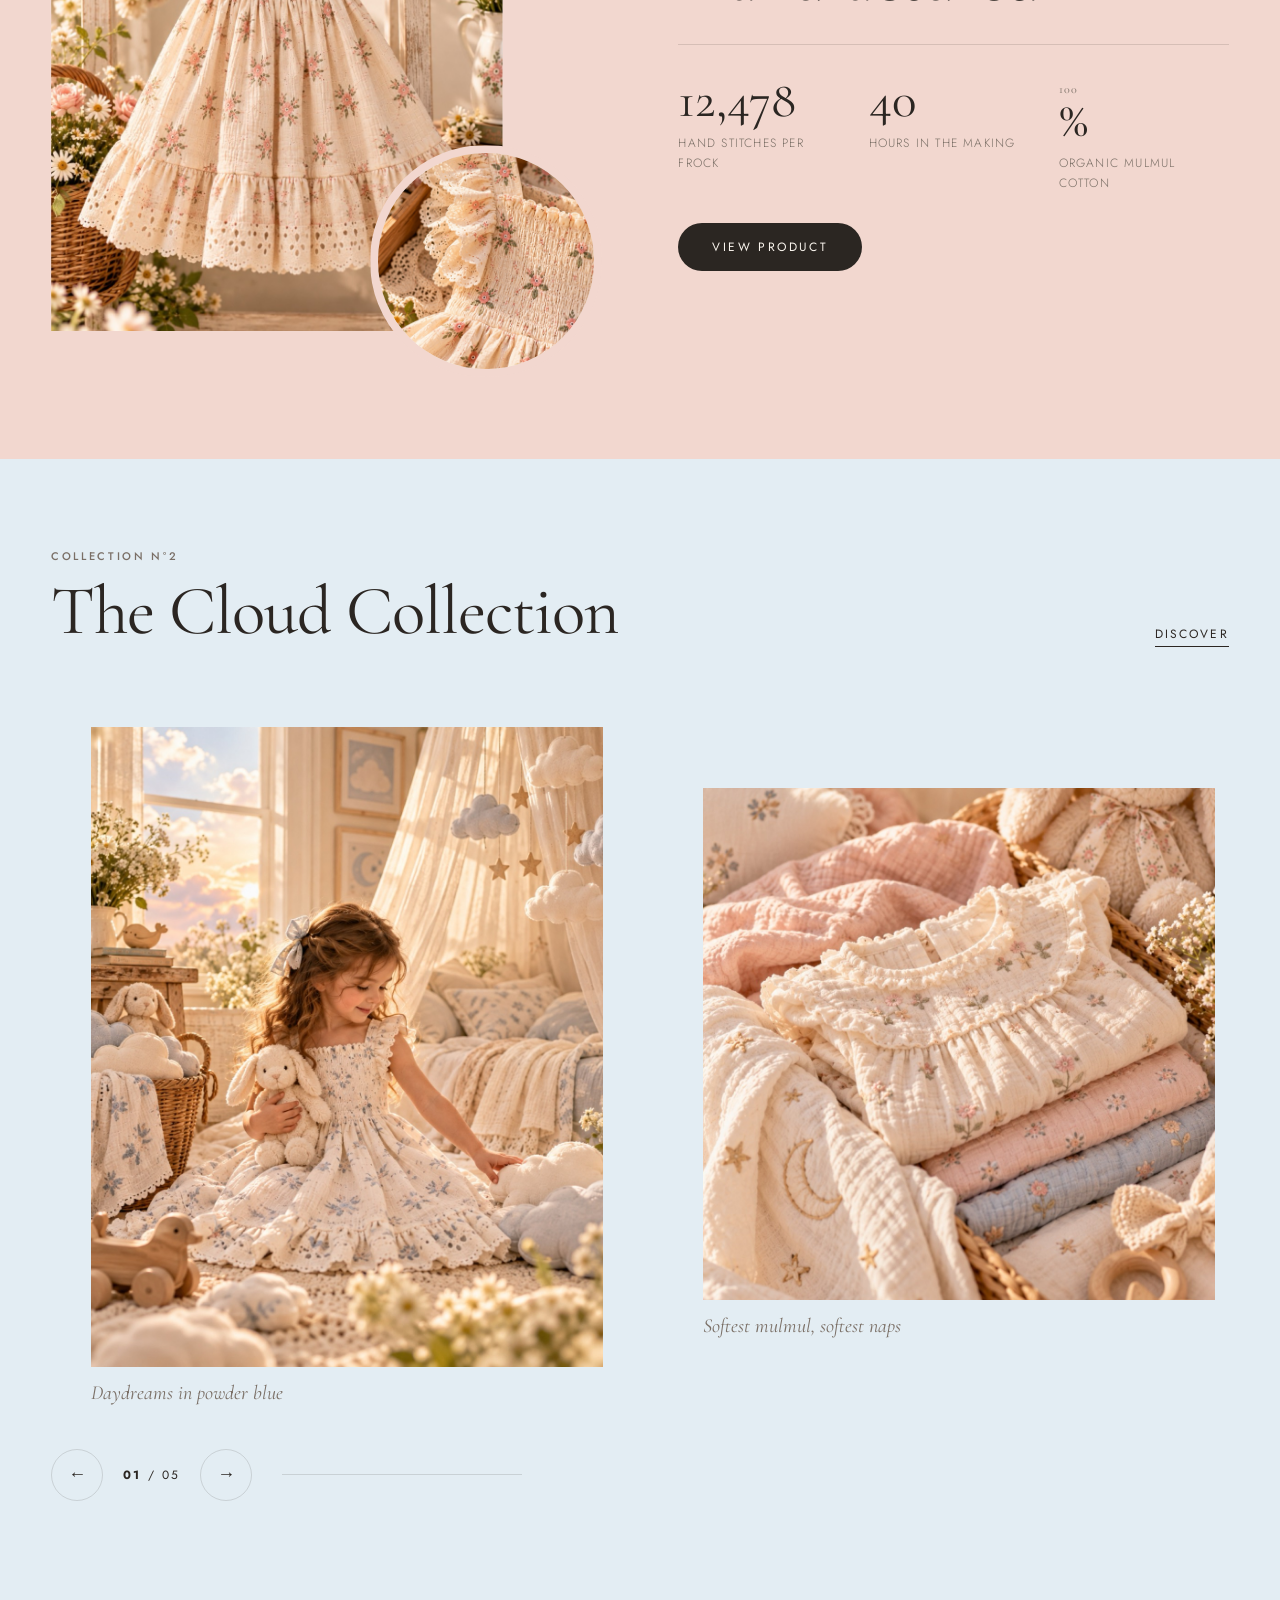
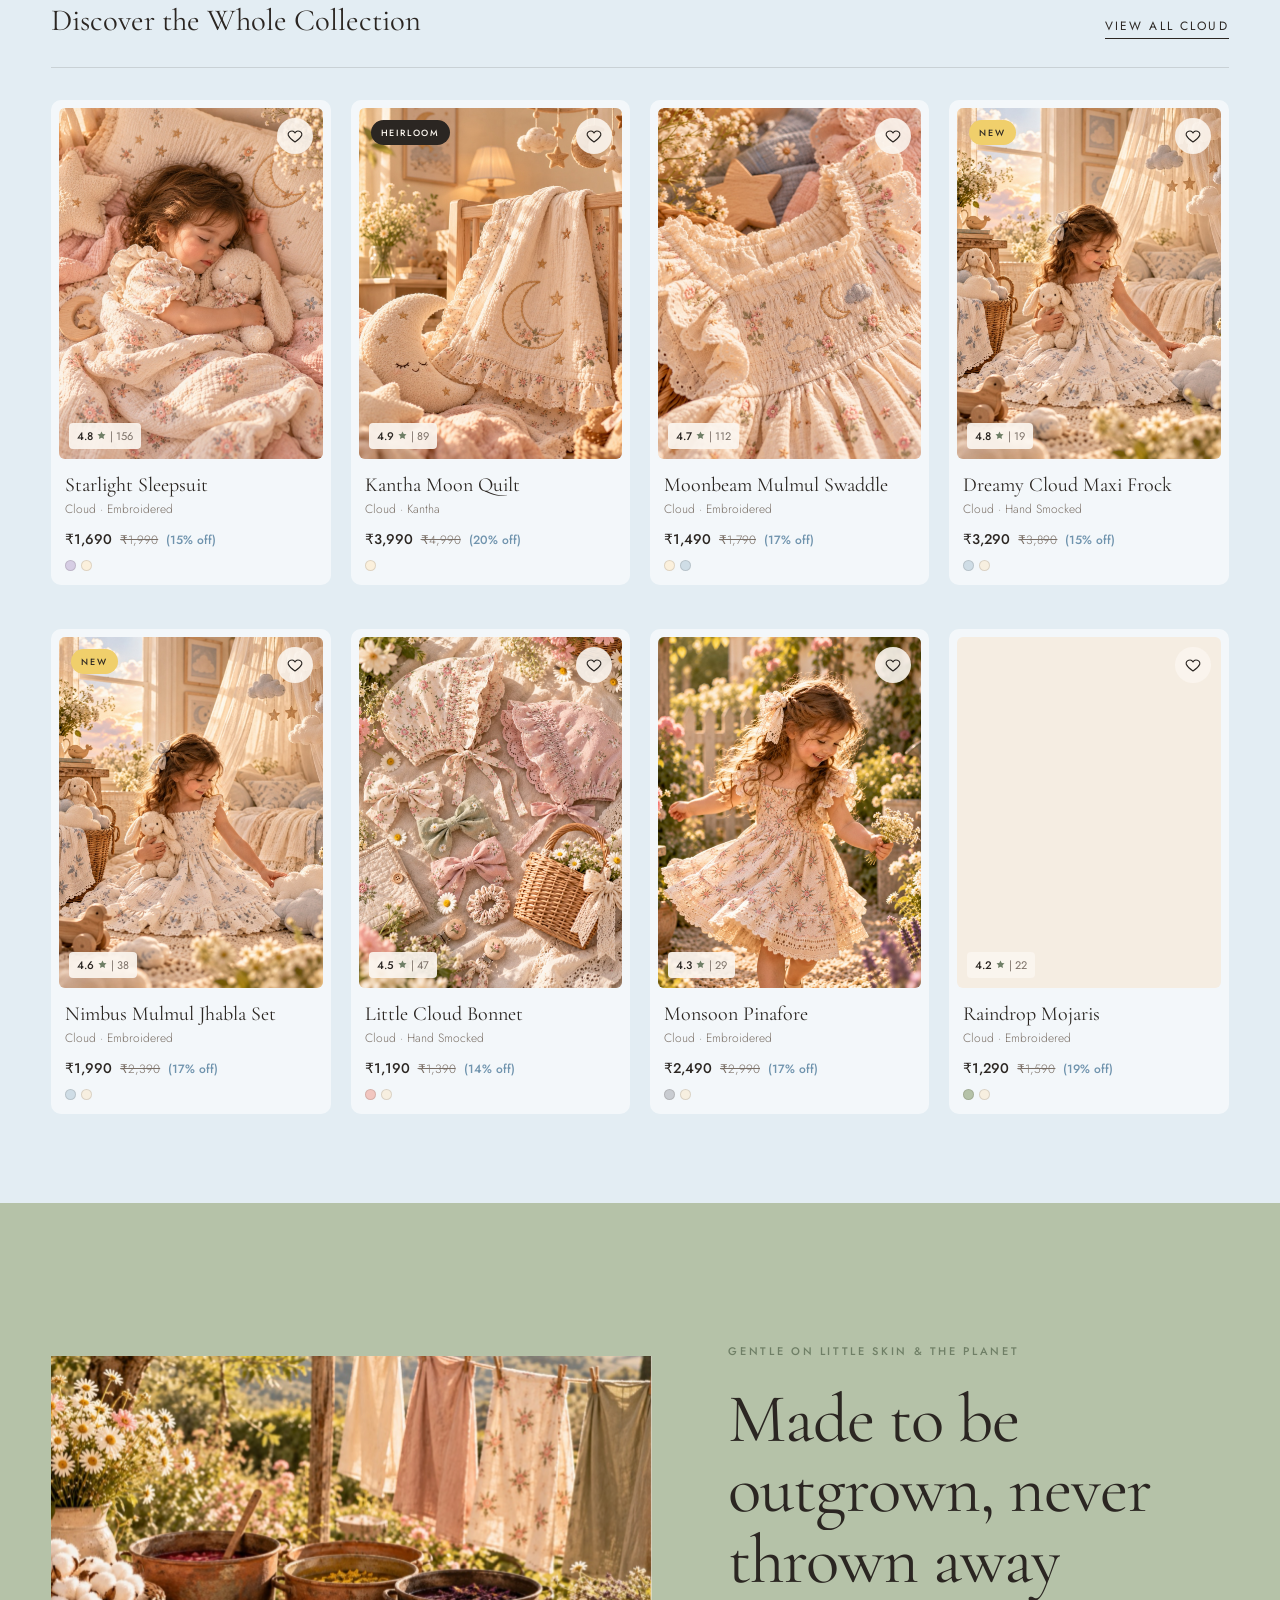
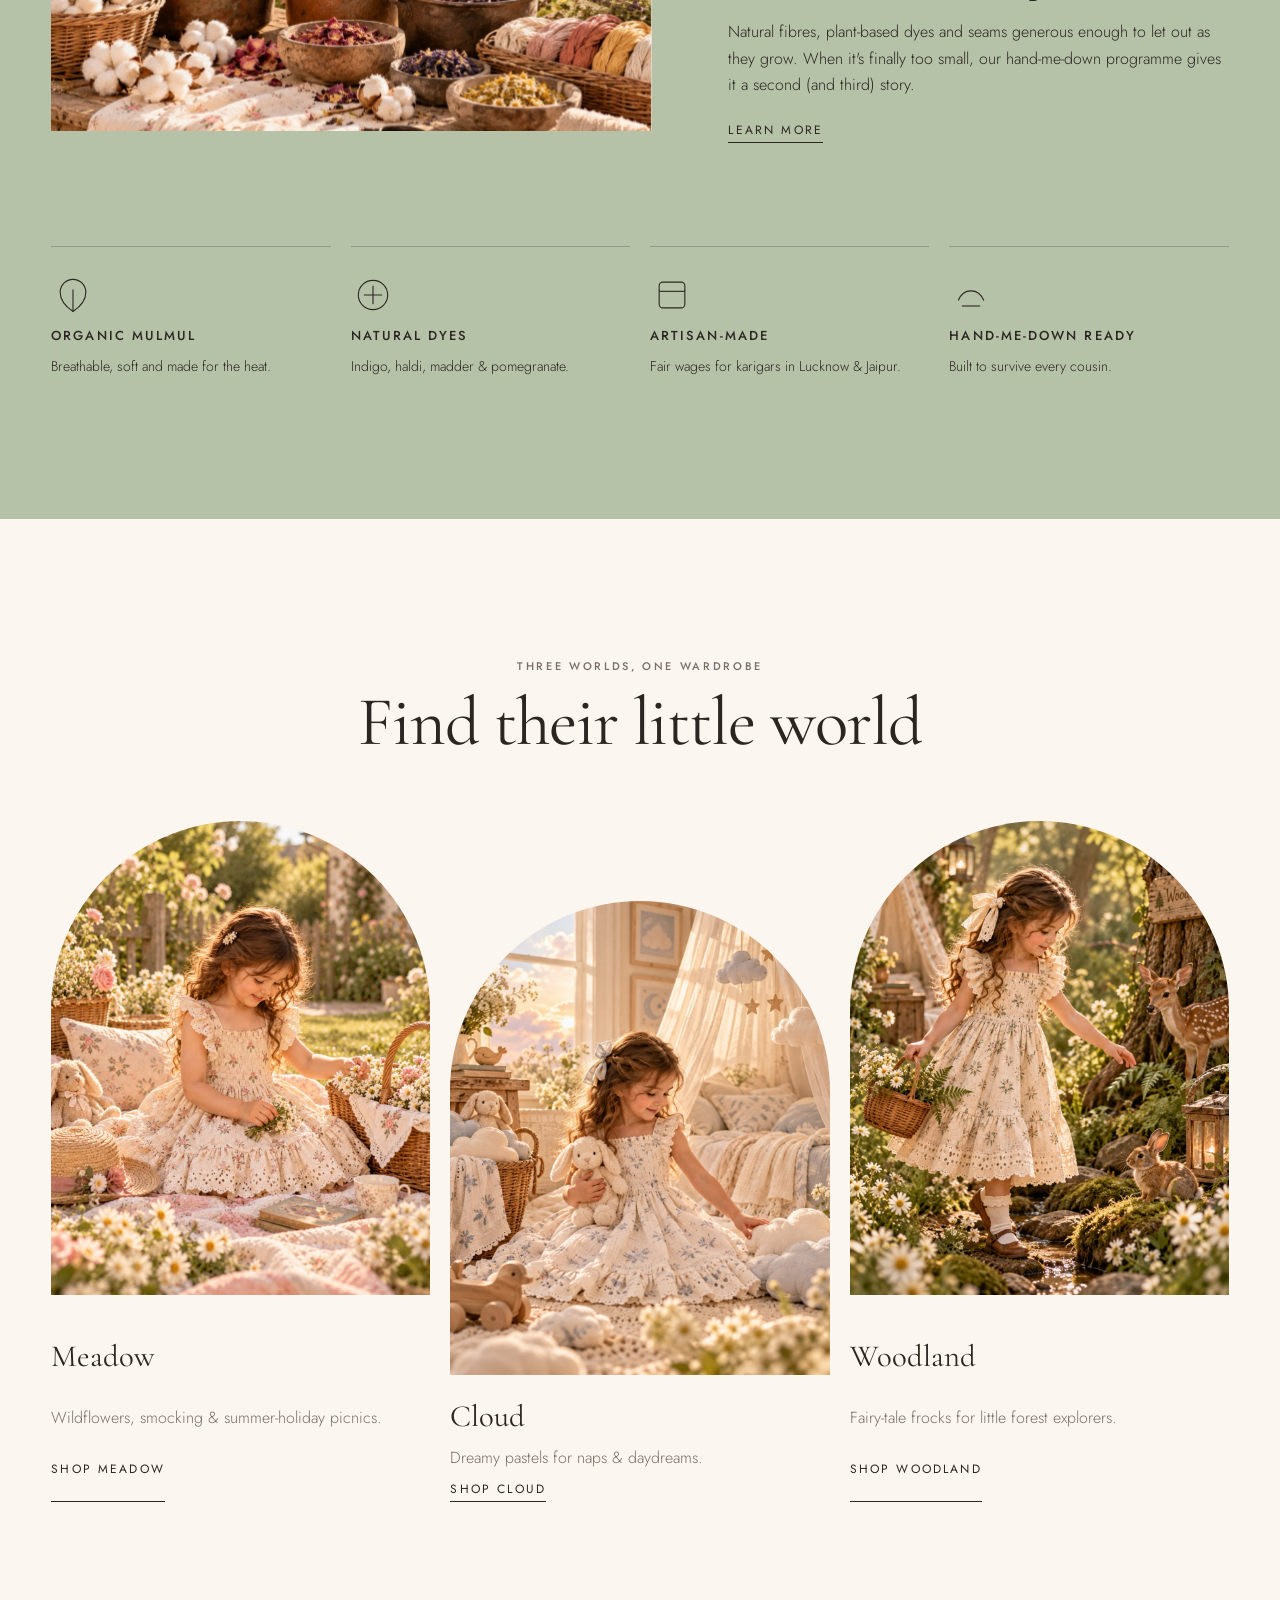
==== commit ab4197fa: "Add colour: shop-by-colour swatches, collection-tinted cards and sections Co-Authored-By: Claude Opu" ====
--- a/index.html
+++ b/index.html
@@ -134,6 +134,7 @@
         <p class="reveal-up">It began with a hand-me-down frock, a tin of embroidery thread and a little one who refused to wear anything else. Our small studio still makes every piece the same way — by hand, in breathable mulmul and cotton, in colours borrowed from the garden.</p>
         <a href="our-world.html" class="btn btn--line magnetic reveal-up">Discover our World</a>
       </div>
+      <div class="swatches-head"><div><p class="eyebrow reveal-up">Shop by colour</p><h3 class="h3 split">Colours borrowed from the garden</h3></div><a href="shop.html" class="link-u reveal-up">All colours</a></div>
       <ul class="swatches" data-swatches></ul>
     </section>
 
--- a/css/styles.css
+++ b/css/styles.css
@@ -282,11 +282,17 @@
 .origin .media { border-radius: 50% 50% 0 0; }
 .origin__text { display: grid; gap: 26px; justify-items: start; max-width: 520px; }
 .origin__text > p:not(.eyebrow) { color: var(--muted); }
-.swatches { grid-column: 1 / -1; display: grid; grid-template-columns: repeat(6, 1fr); gap: 14px; margin-top: 40px; }
+.swatches-head { grid-column: 1 / -1; display: flex; justify-content: space-between; align-items: end; gap: 20px; margin-top: 40px; padding-top: 48px; border-top: 1px solid var(--line); }
+.swatches-head .eyebrow { margin-bottom: 10px; }
+.swatches { grid-column: 1 / -1; display: grid; grid-template-columns: repeat(6, 1fr); gap: clamp(14px, 2vw, 28px); }
 .swatch { text-align: center; }
-.swatch span { display: block; aspect-ratio: 1; border-radius: 50%; transition: transform .7s var(--ease), border-radius .7s var(--ease); box-shadow: inset 0 0 0 6px rgba(255,255,255,.35); }
-.swatch:hover span { transform: translateY(-10px) rotate(-8deg); border-radius: 40% 60% 55% 45%; }
-.swatch small { display: block; margin-top: 12px; font-size: 11px; letter-spacing: .16em; text-transform: uppercase; color: var(--muted); }
+.swatch a { display: block; }
+.swatch__ring { display: block; aspect-ratio: 1; border-radius: 50%; padding: 9%; background: var(--c); transition: transform .7s var(--ease), border-radius .7s var(--ease); }
+.swatch__ring img { width: 100%; height: 100%; object-fit: cover; border-radius: 50%; transition: transform 1s var(--ease); }
+.swatch:hover .swatch__ring { transform: translateY(-10px) rotate(-6deg); border-radius: 44% 56% 52% 48%; }
+.swatch:hover .swatch__ring img { transform: scale(1.08); }
+.swatch b { display: block; margin-top: 14px; font: 400 22px/1.1 var(--serif); }
+.swatch small { display: block; margin-top: 4px; font-size: 11px; letter-spacing: .16em; text-transform: uppercase; color: var(--muted); }
 
 /* ---------- Closer look ---------- */
 .closer { display: grid; grid-template-columns: 1fr 1fr; gap: clamp(32px, 6vw, 100px); align-items: center; padding: clamp(80px, 10vw, 160px) var(--gutter); background: var(--blush); }
--- a/css/shop.css
+++ b/css/shop.css
@@ -189,7 +189,22 @@
 .pcard__price { display: flex; flex-wrap: wrap; align-items: baseline; gap: 4px 8px; margin-top: 8px; font-size: 14px; }
 .pcard__price b { font-weight: 500; }
 .pcard__price s { color: var(--muted); font-size: 12px; }
-.pcard__price em { font: 500 12px var(--sans); color: var(--rose); }
+.pcard__price em { font: 500 12px var(--sans); color: var(--accent); }
+
+/* Collection colours: tinted card tiles, coloured badges and section backgrounds */
+.pcard { --tint: #f3e8dc; --accent: var(--rose); background: var(--tint); border-radius: 10px; padding: 8px 8px 14px; transition: transform .6s var(--ease), box-shadow .6s var(--ease); }
+.pcard[data-col="meadow"] { --tint: #f8e3dc; --accent: #cf7f6d; }
+.pcard[data-col="cloud"] { --tint: #e0eaf1; --accent: #6f93ad; }
+.pcard[data-col="woodland"] { --tint: #e4ead9; --accent: #6f8a5e; }
+.pcard:hover { transform: translateY(-4px); box-shadow: 0 22px 40px -26px rgba(43,38,34,.45); }
+.pcard .pcard__info, .pcard .pcard__dots { padding-left: 6px; padding-right: 6px; }
+.pcard__badge { background: var(--accent); color: #fff; }
+.pcard__badge--new { background: #f0cf6b; color: var(--ink); }
+.pcard__badge--limited { background: #a98bc4; }
+.pcard__badge--heirloom { background: var(--ink); color: var(--cream); }
+.collection[data-collection="meadow"] { background: #f9e7e1; }
+.collection[data-collection="cloud"] { background: #e3edf3; }
+.collection .pcard { --tint: rgba(255,255,255,.6); }
 .pcard__dots { display: flex; gap: 5px; margin-top: 9px; }
 .pcard__dots i { width: 11px; height: 11px; border-radius: 50%; box-shadow: inset 0 0 0 1px var(--line); }
 
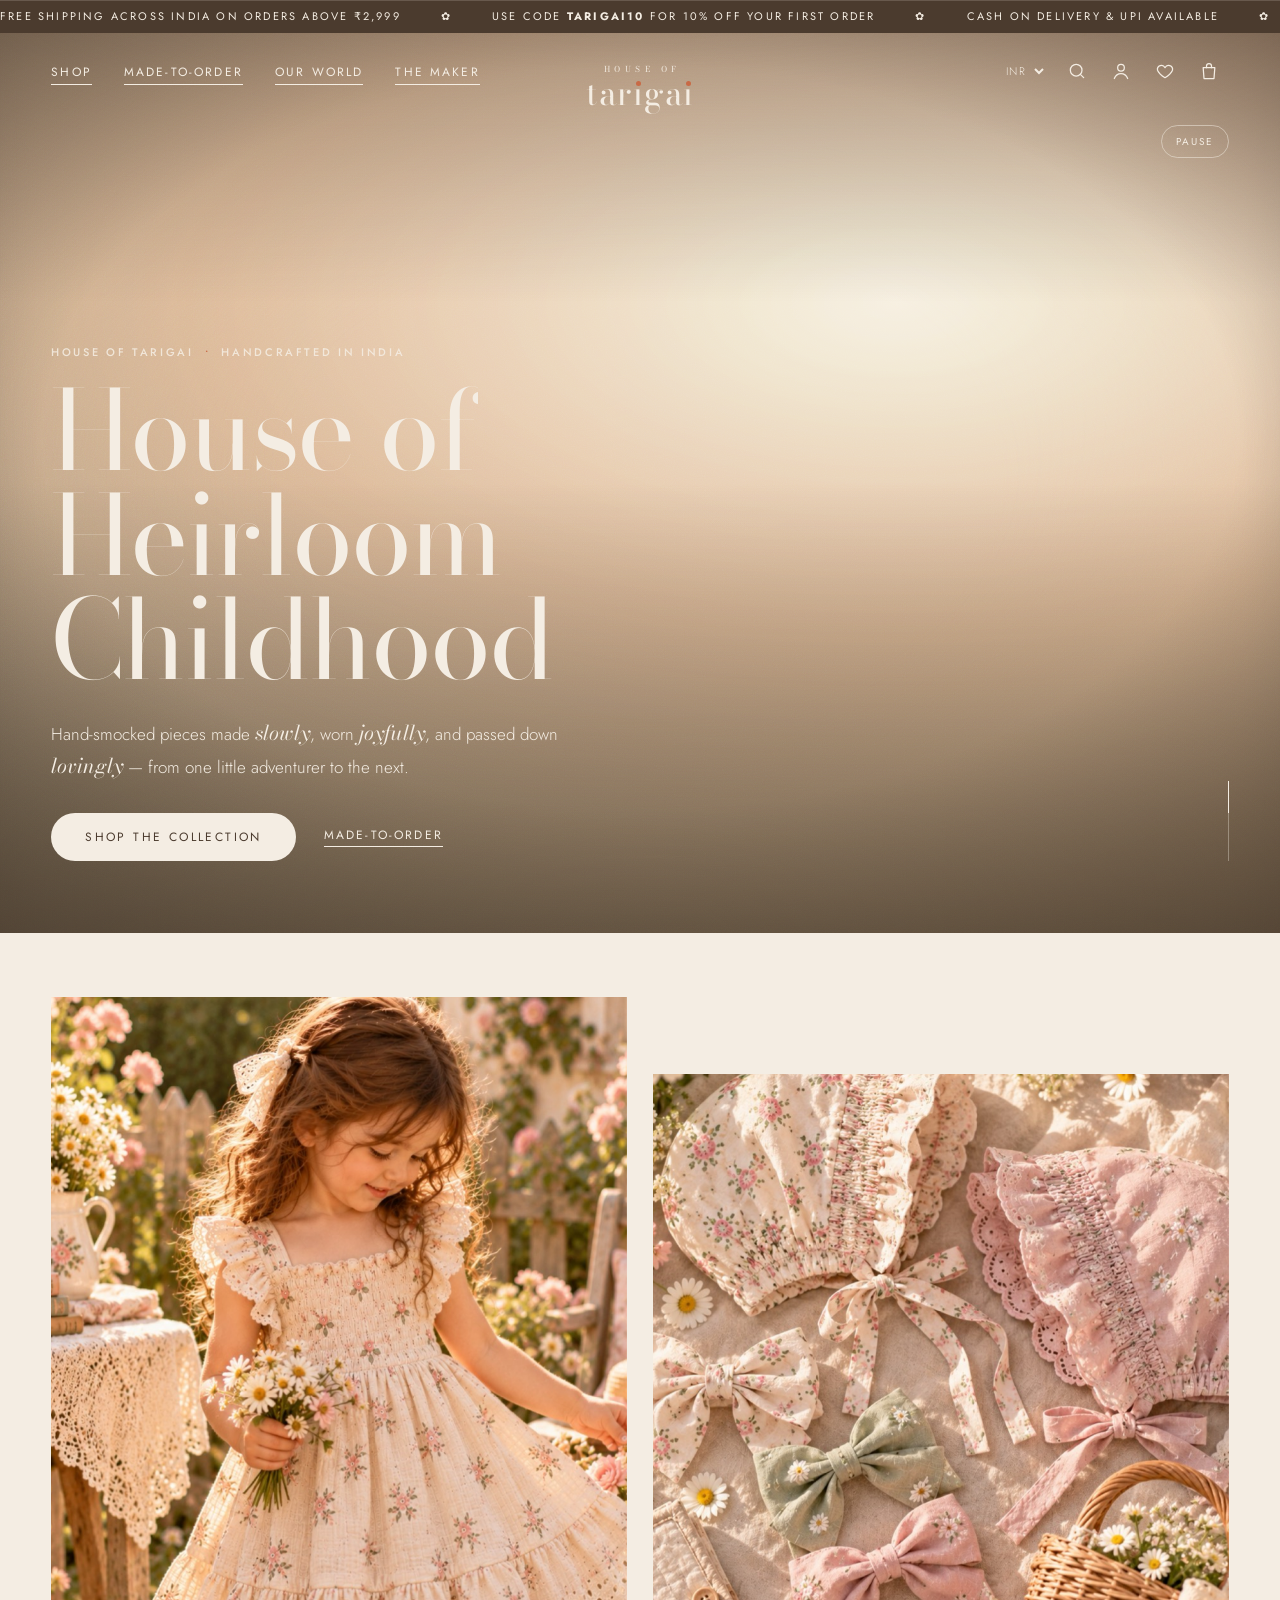
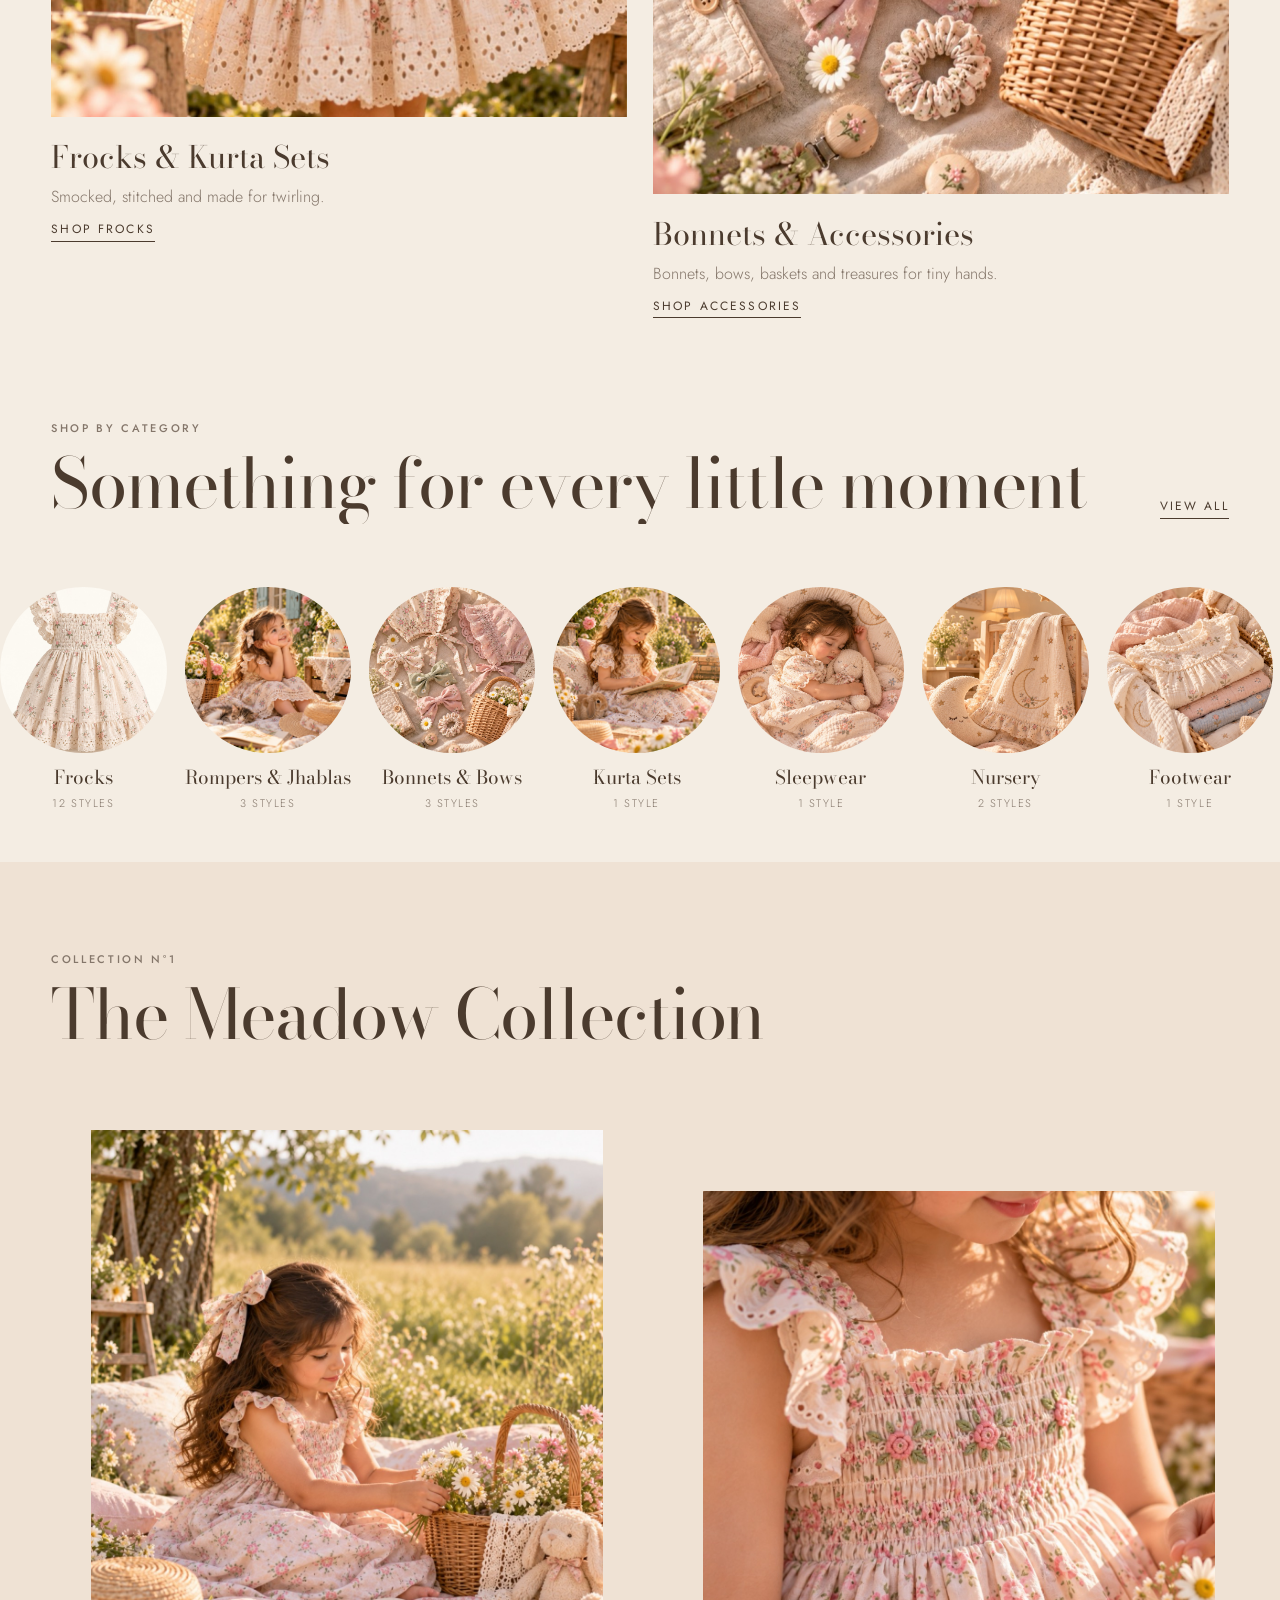
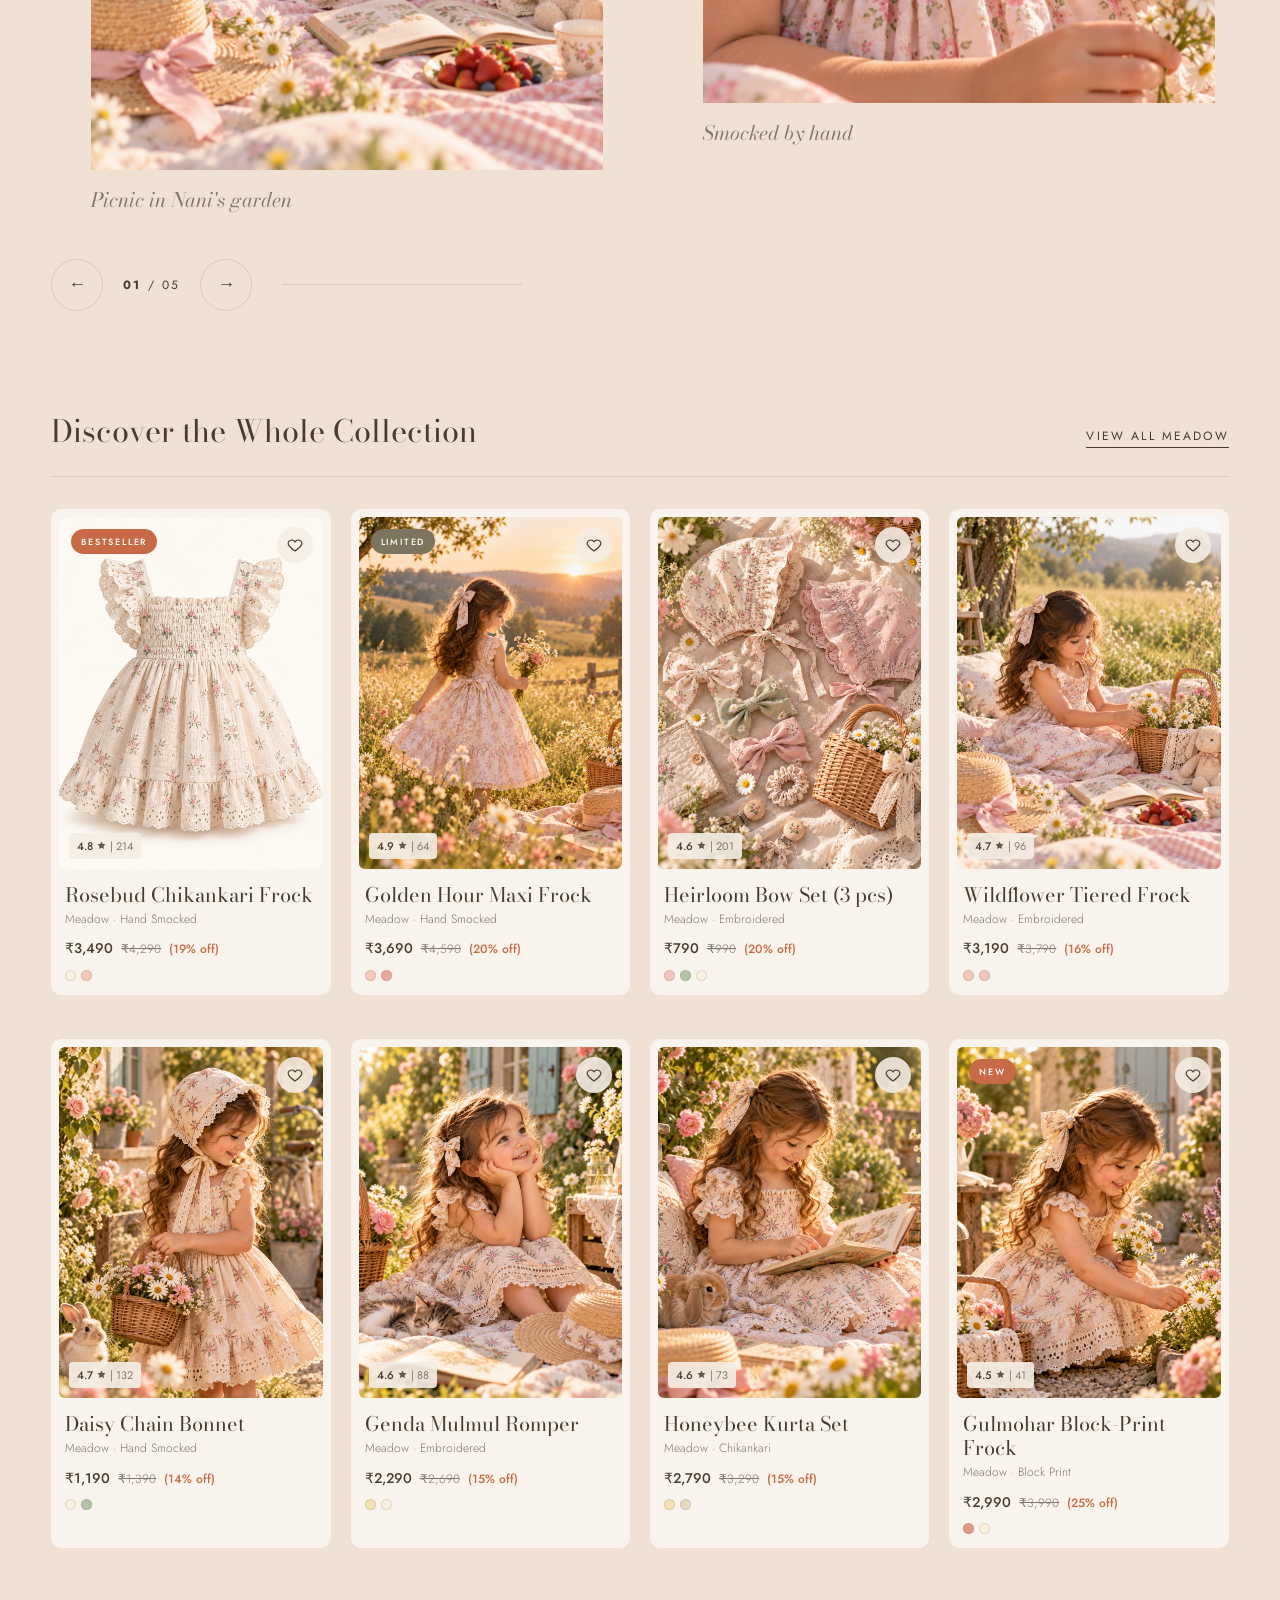
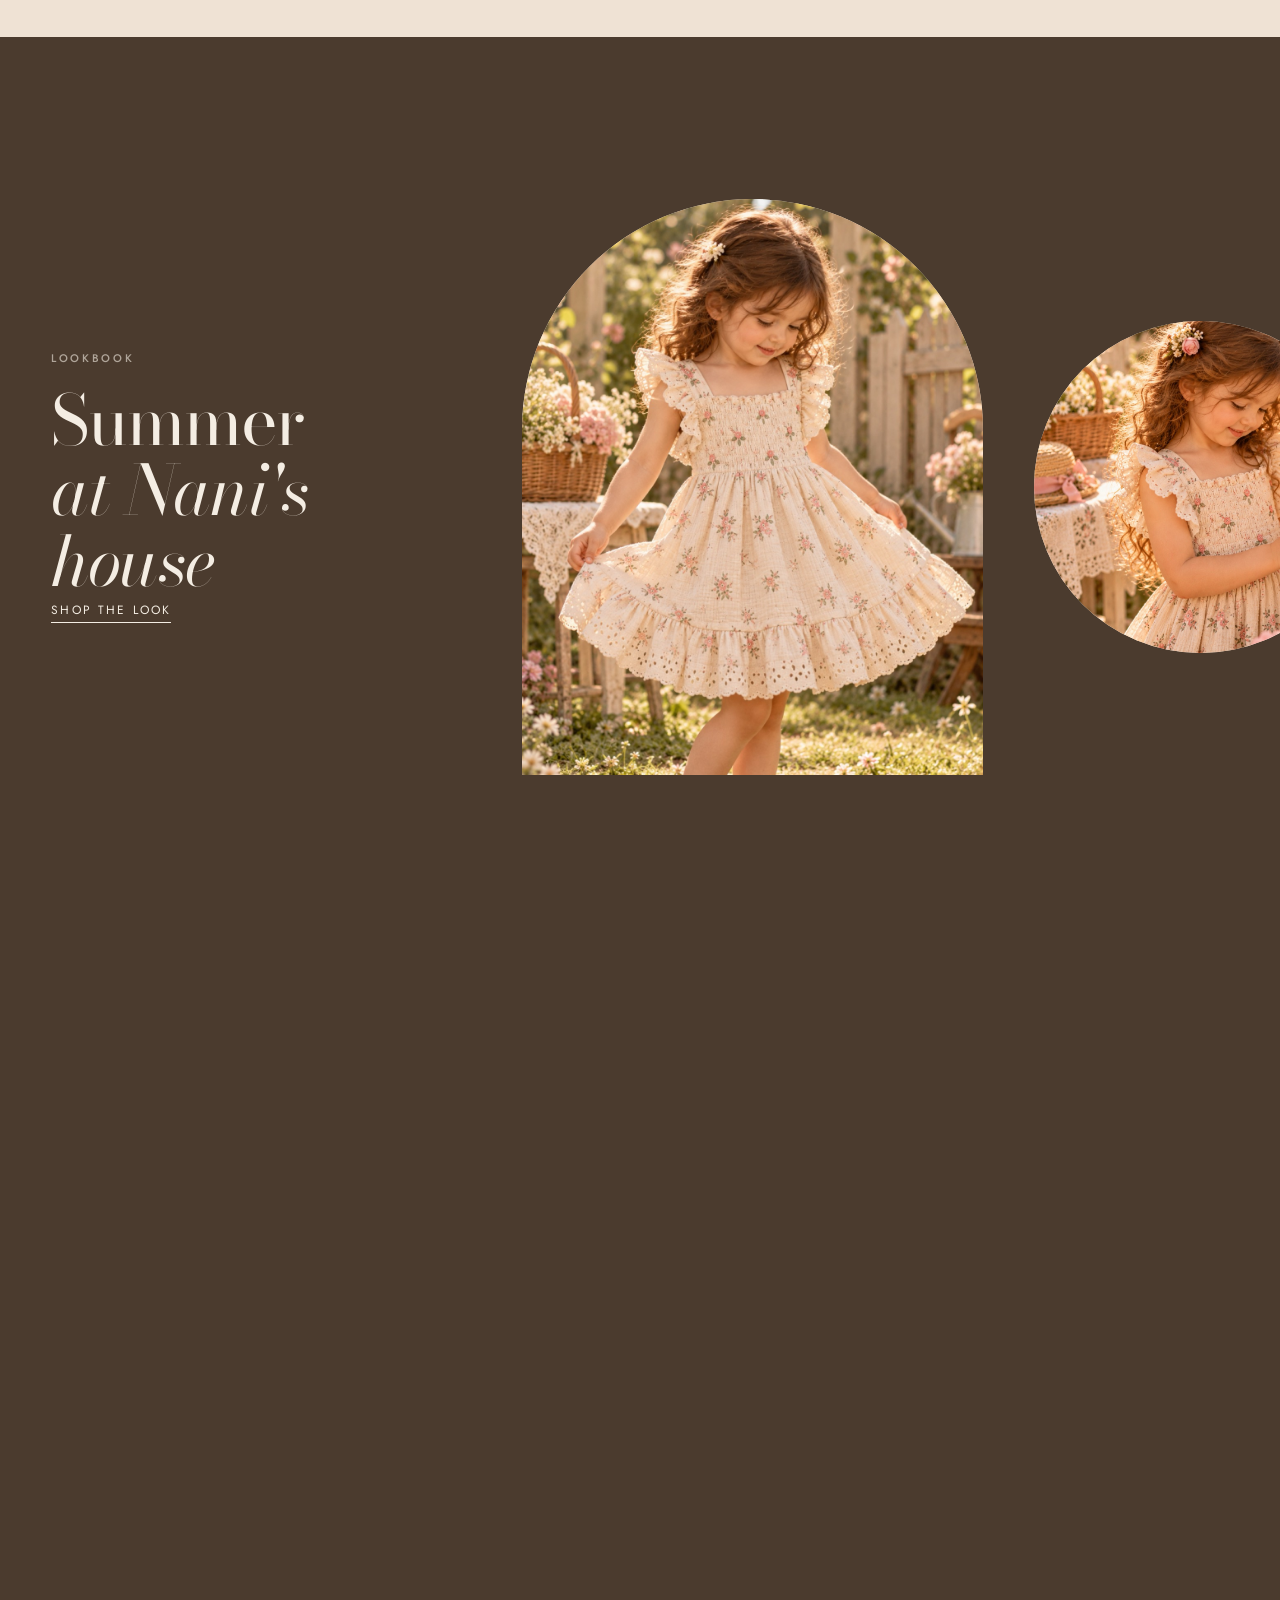
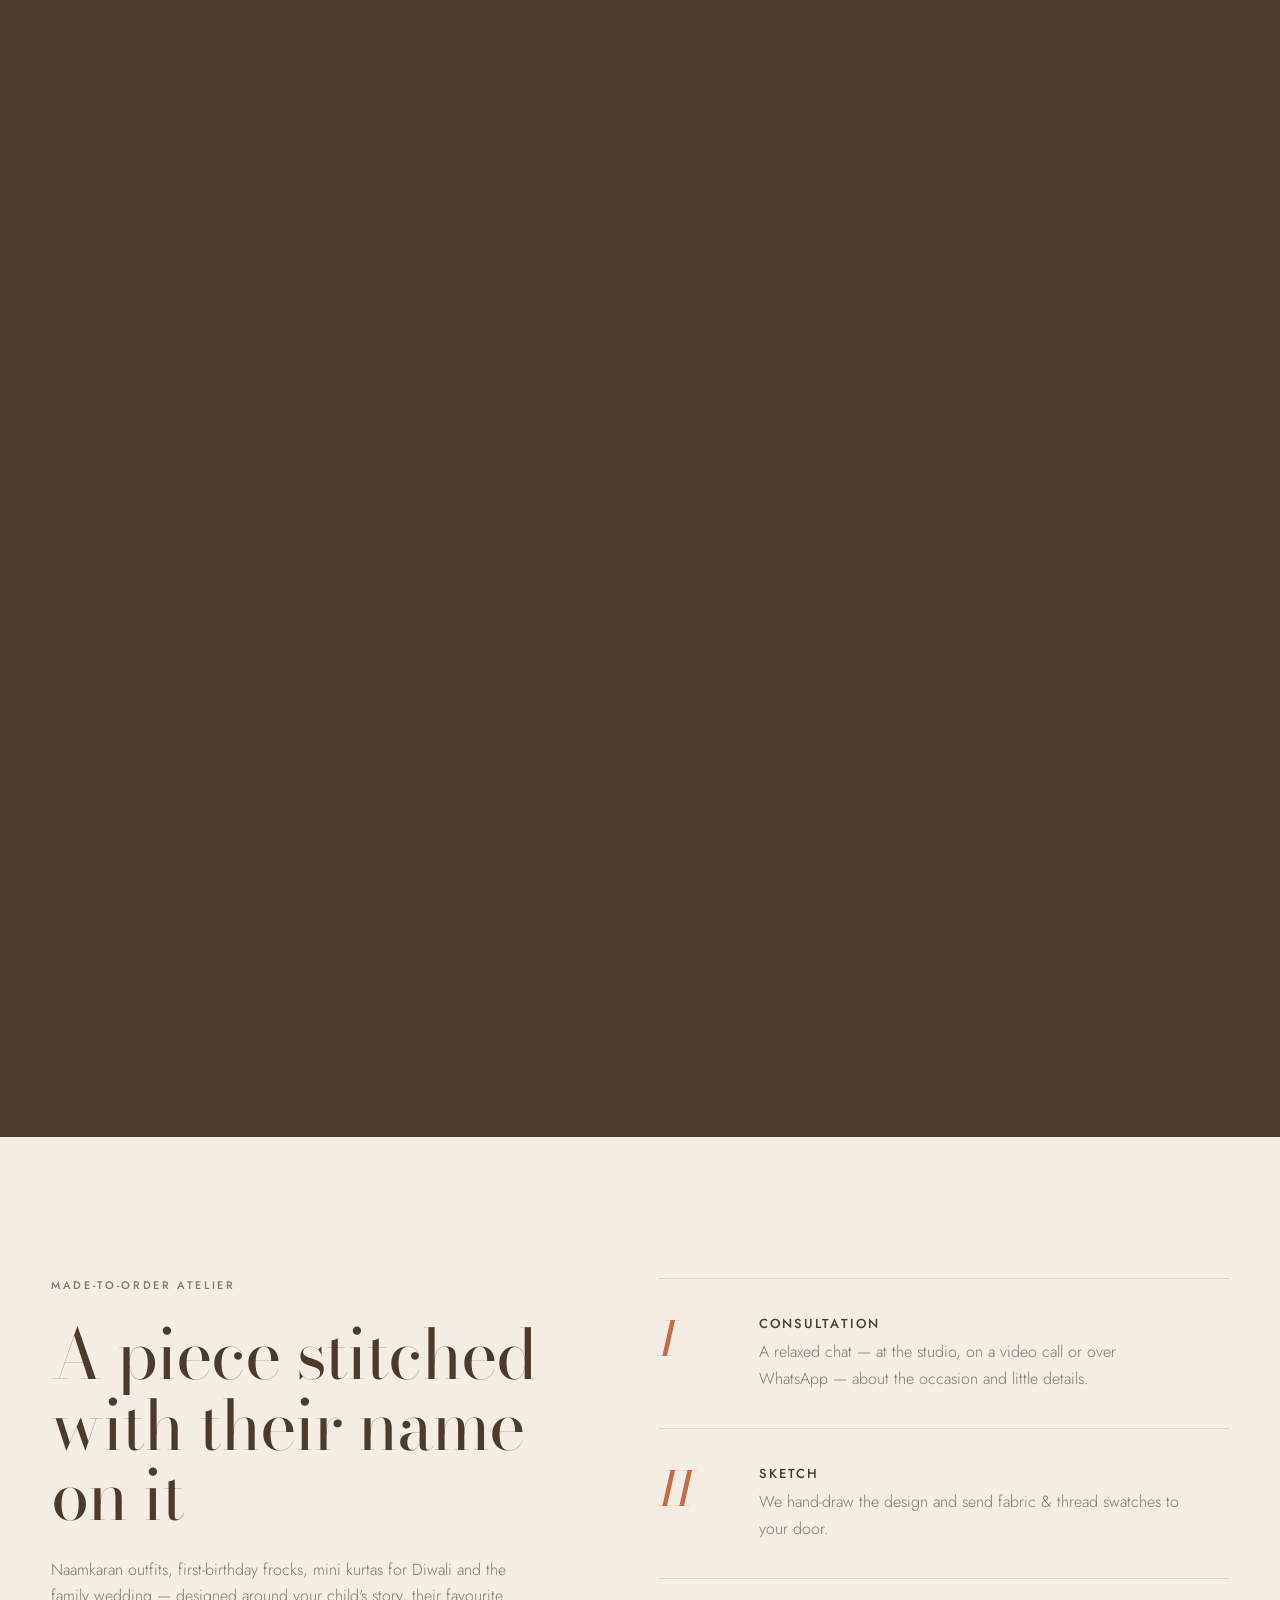
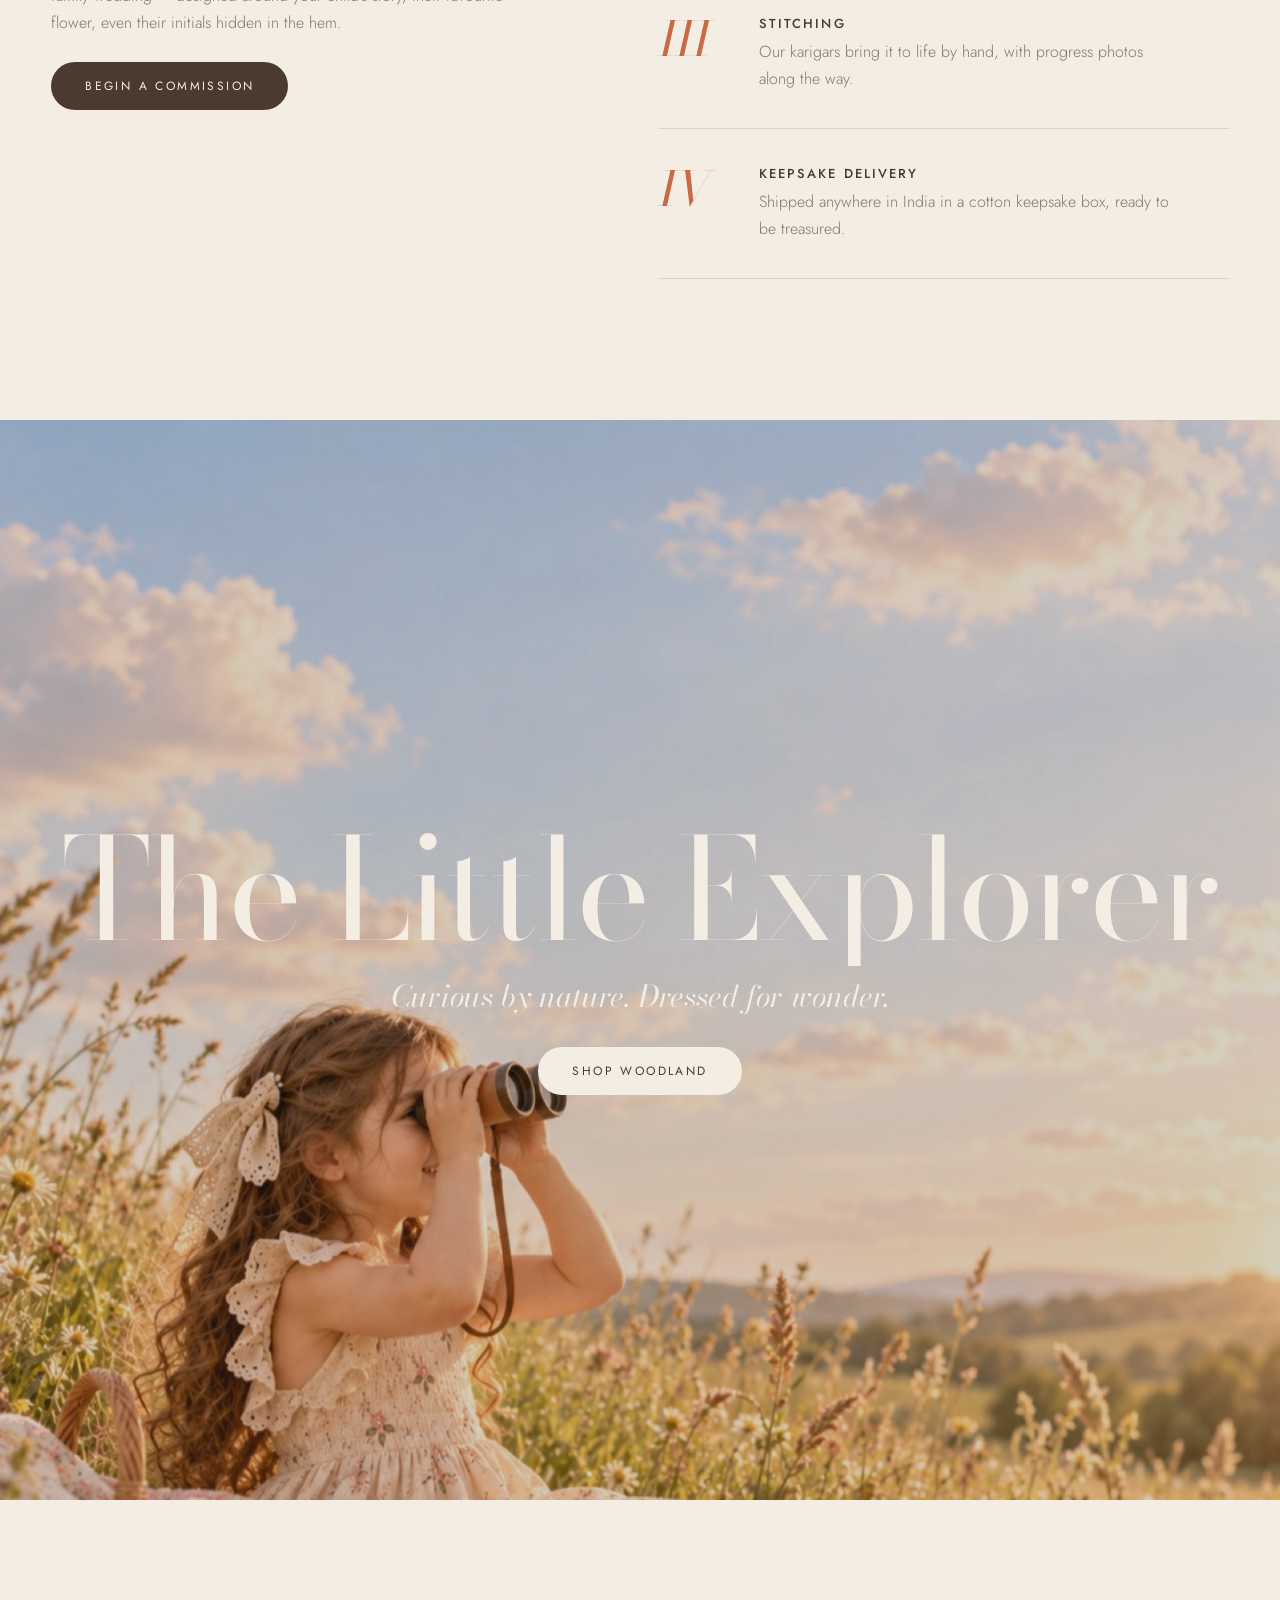
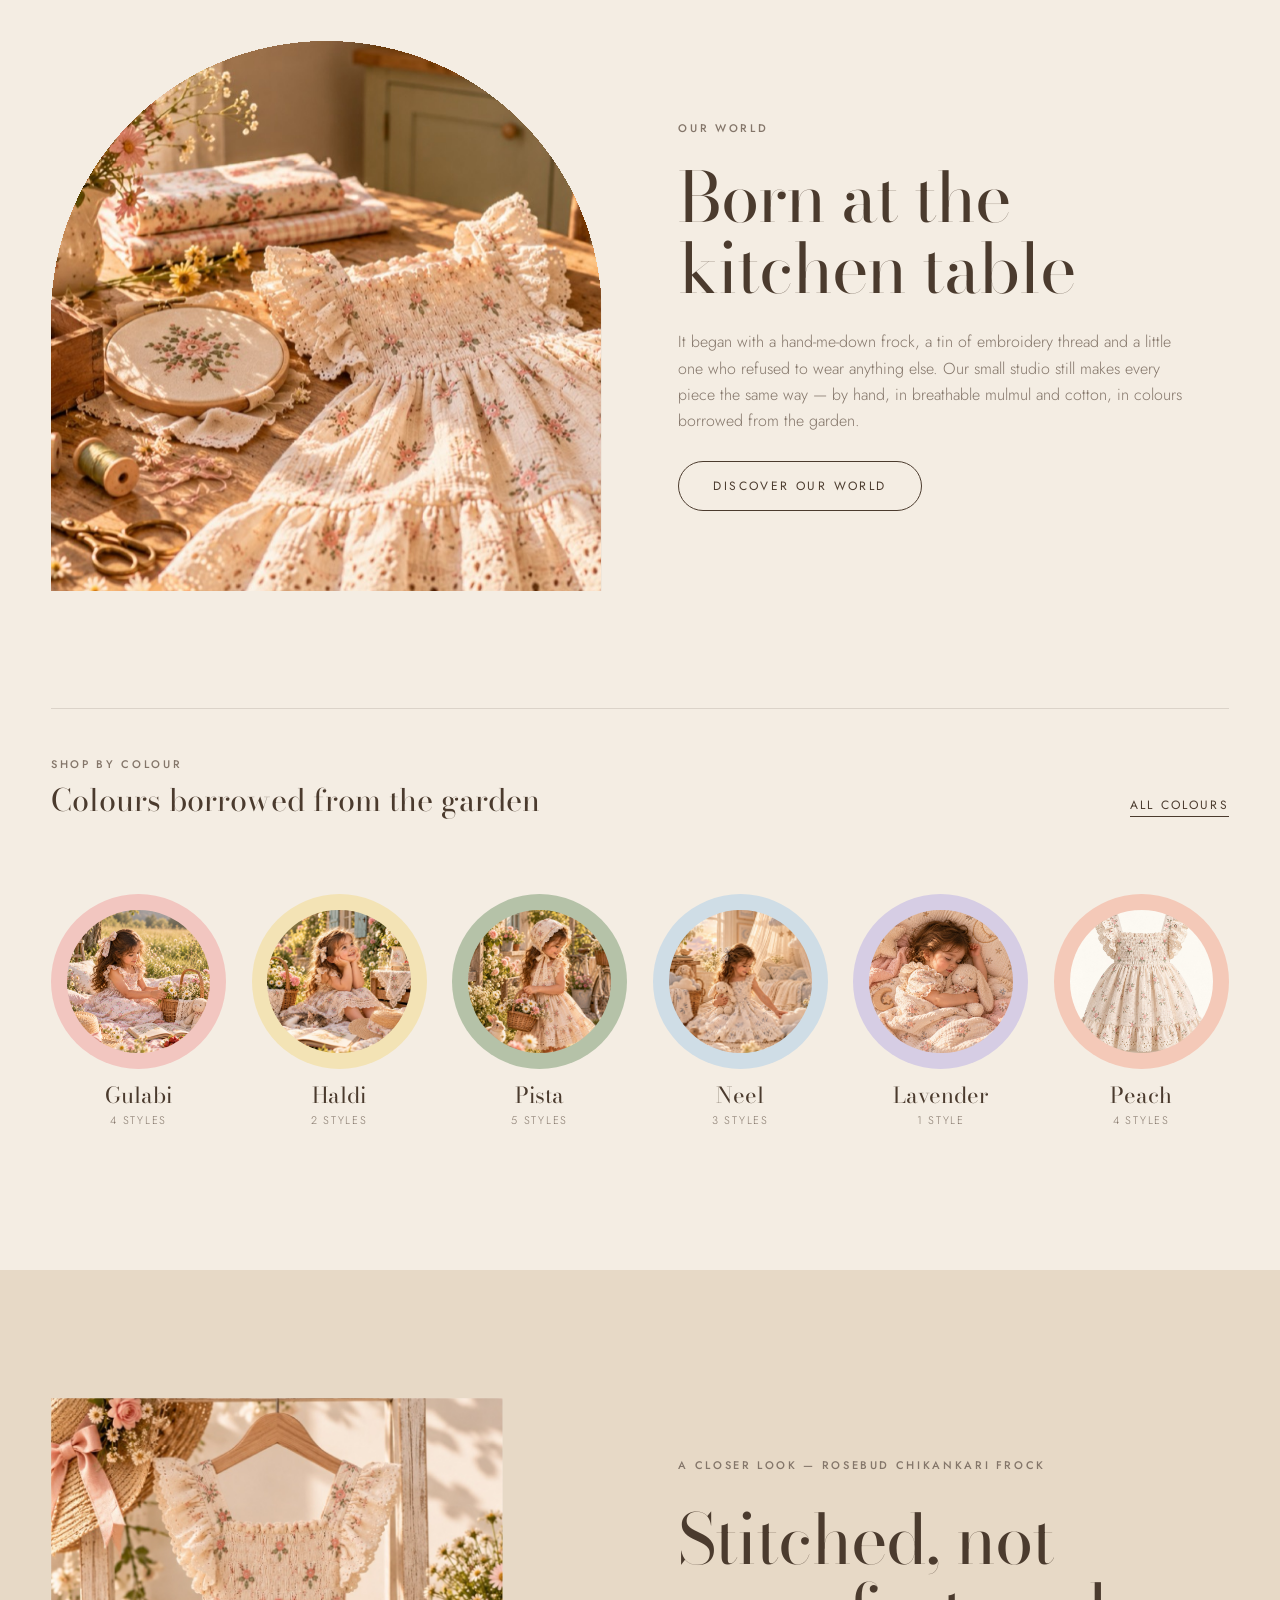
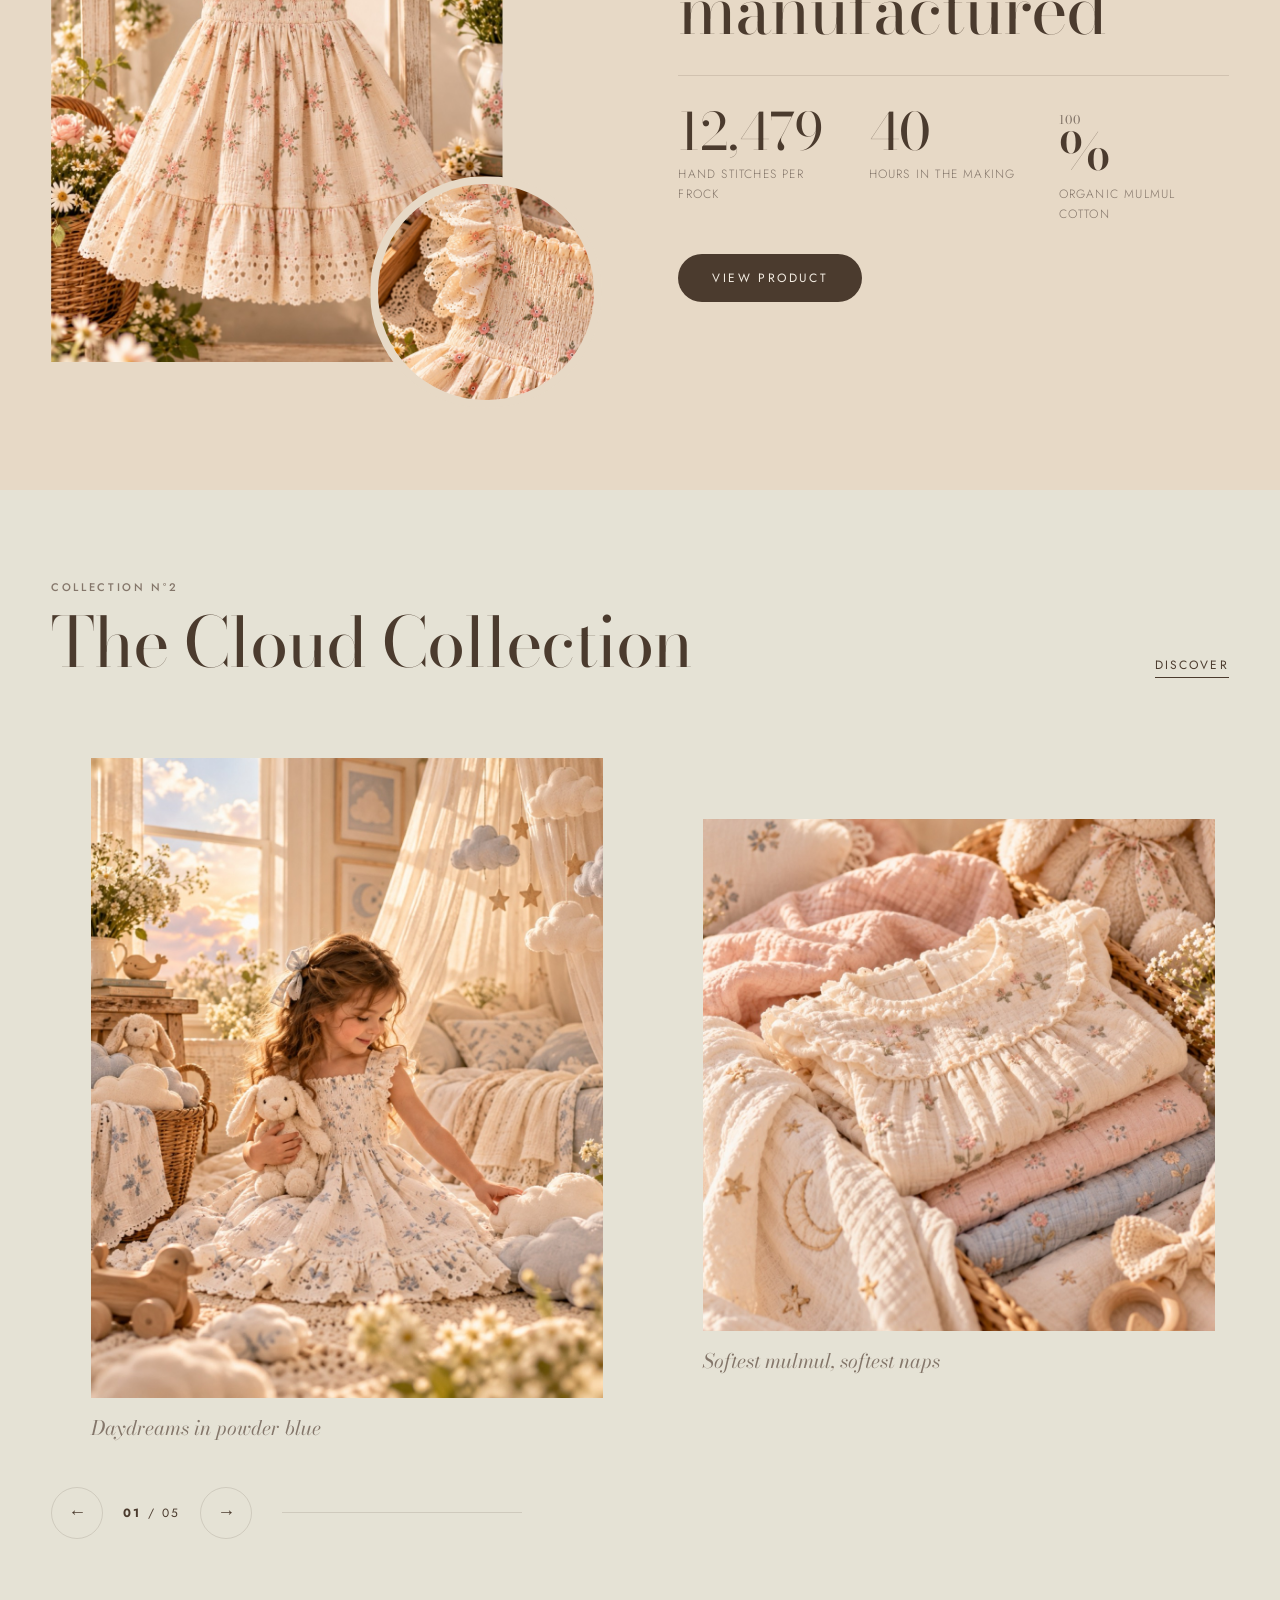
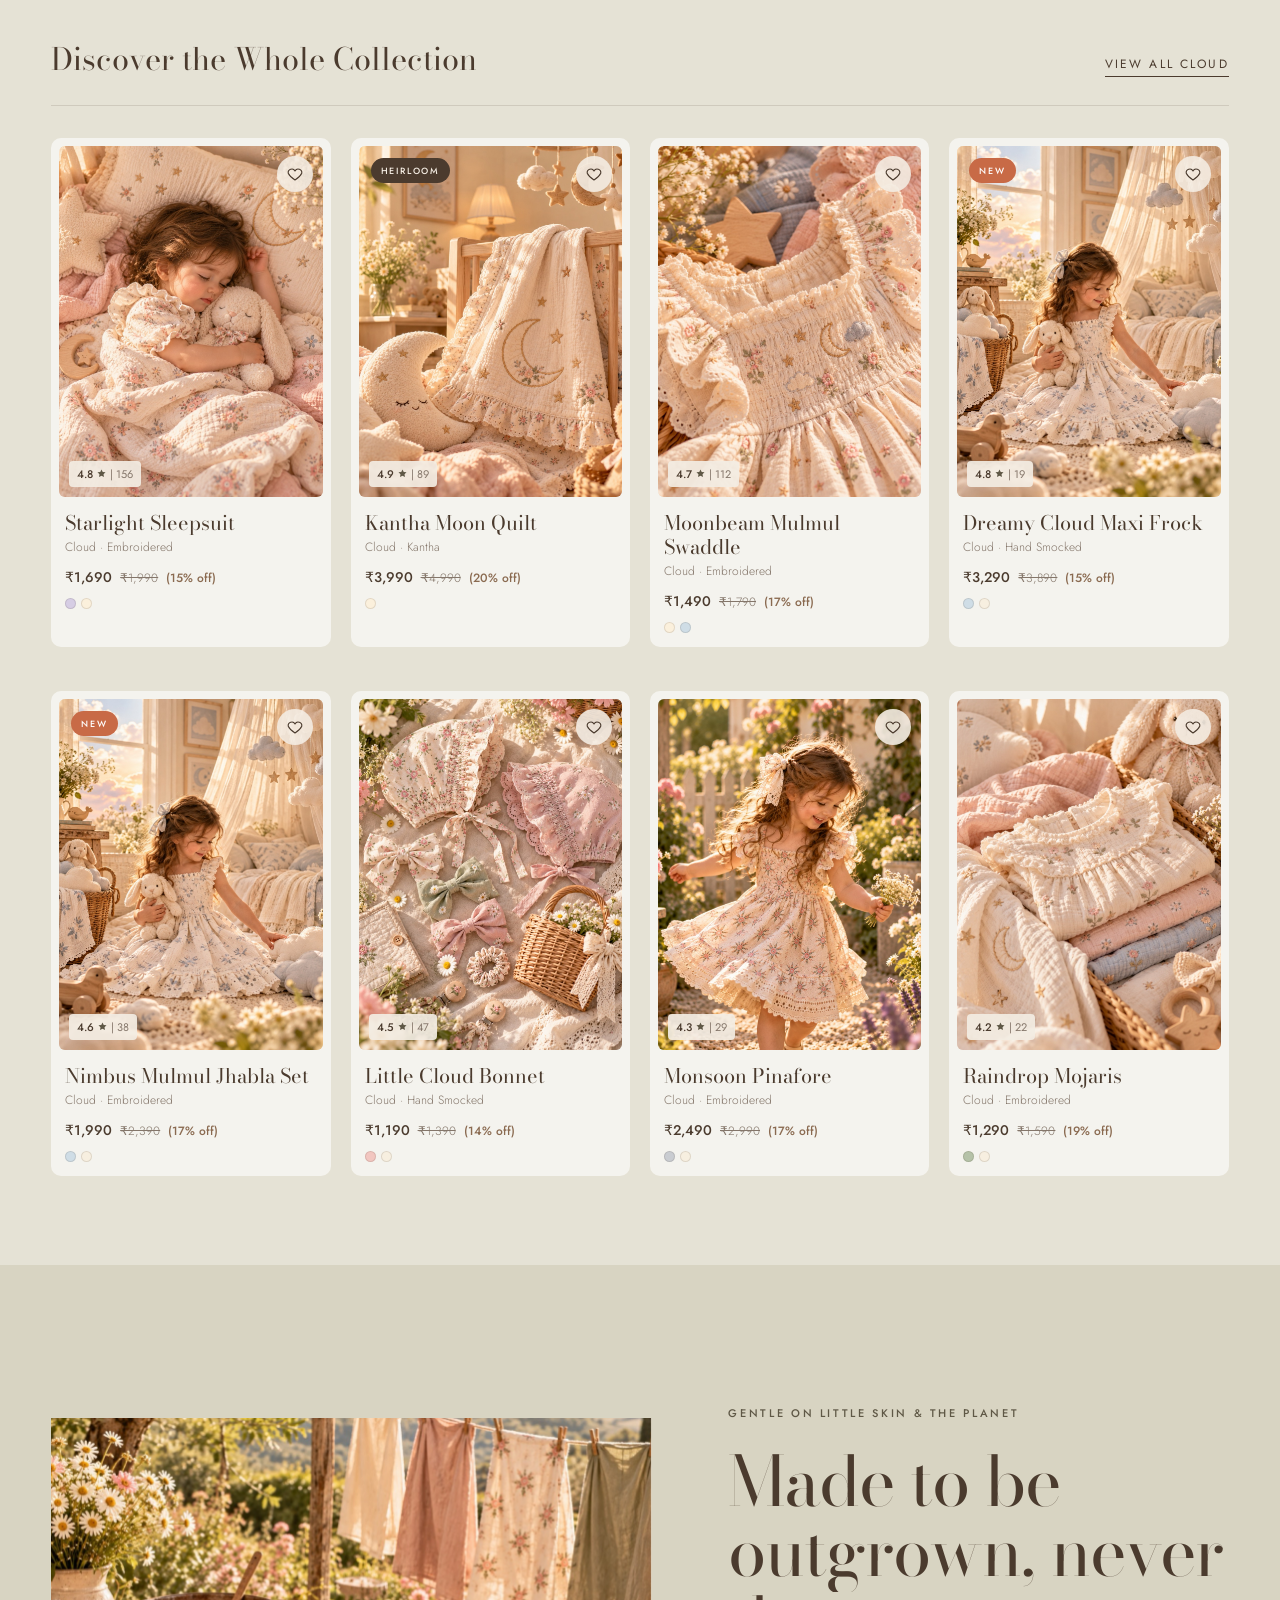
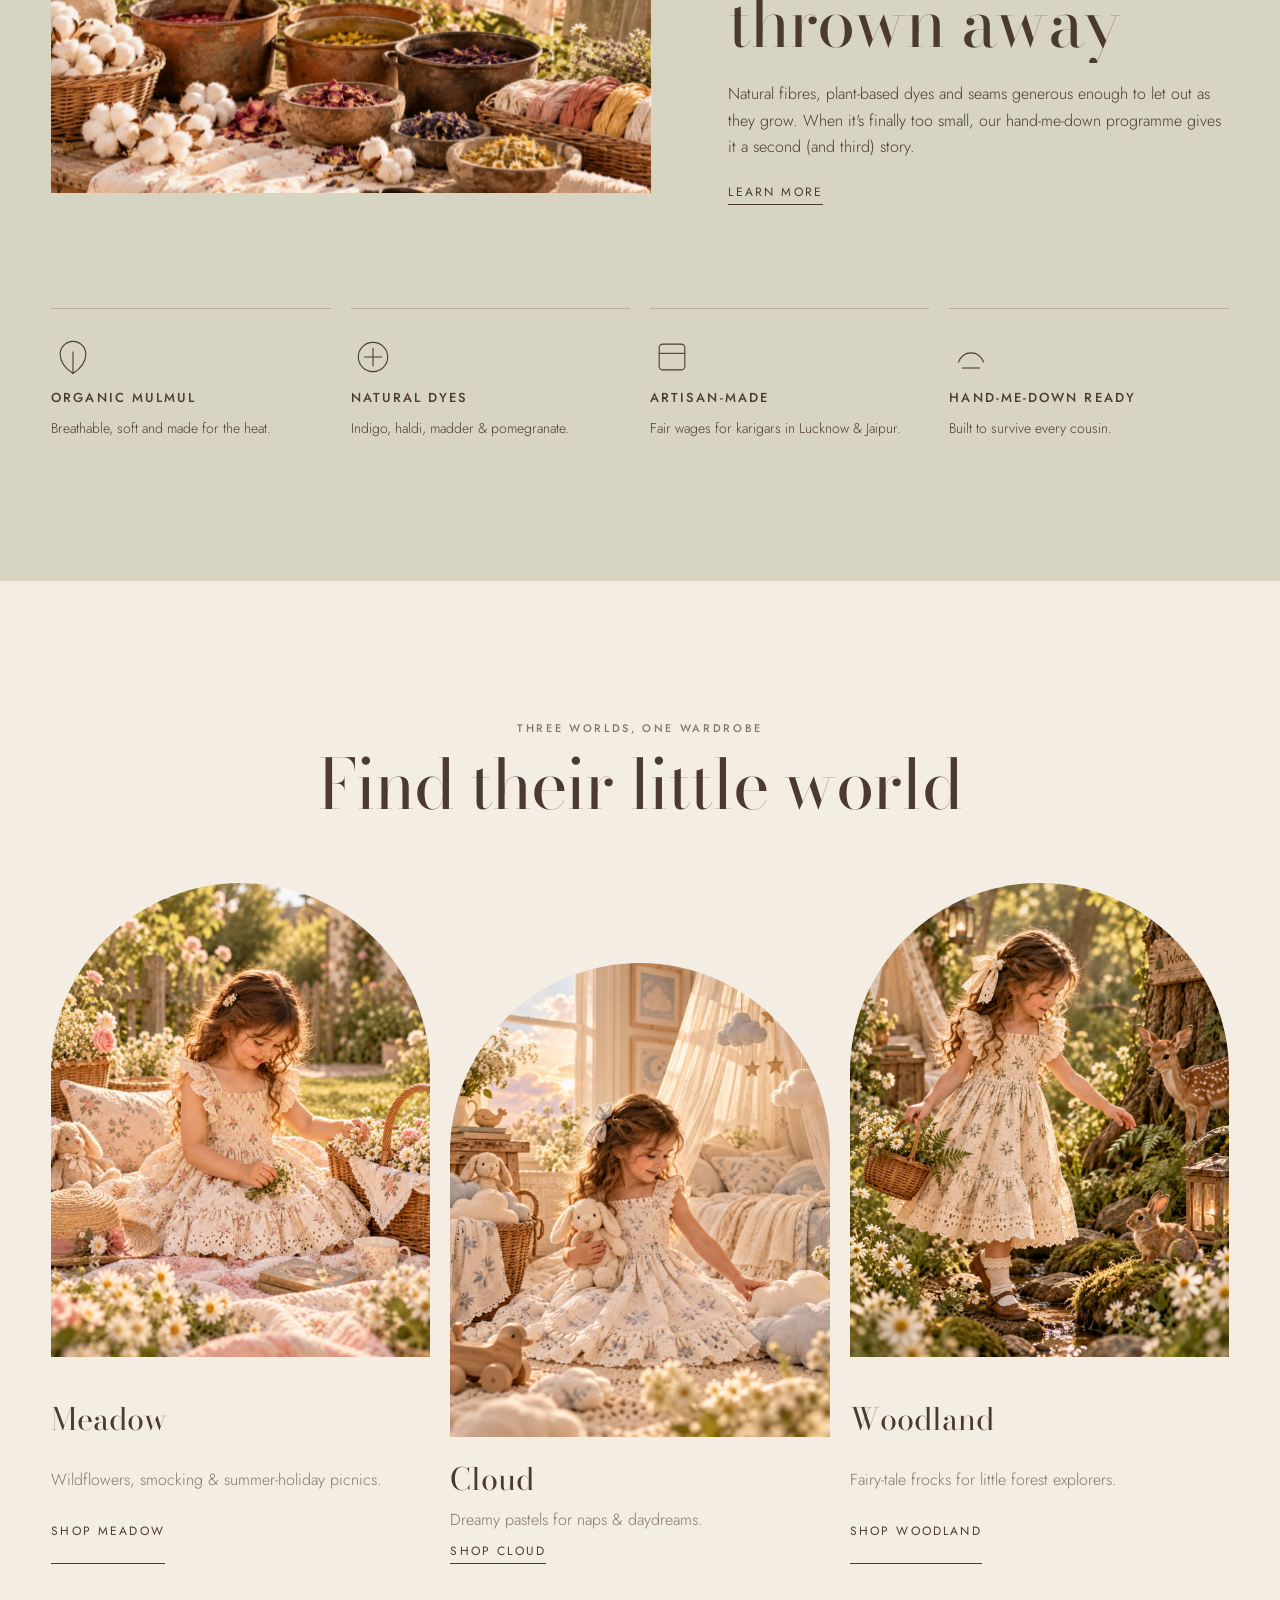
==== commit 38f561db: "Rebrand to House of Tarigai: chocolate/terracotta/olive palette, Didone type, dotted wordmark and lo" ====
--- a/index.html
+++ b/index.html
@@ -3,12 +3,12 @@
 <head>
   <meta charset="utf-8">
   <meta name="viewport" content="width=device-width, initial-scale=1">
-  <link rel="icon" href="data:image/svg+xml,%3Csvg xmlns=%27http://www.w3.org/2000/svg%27 viewBox=%270 0 32 32%27%3E%3Ccircle cx=%2716%27 cy=%2716%27 r=%2716%27 fill=%27%23f2d7cf%27/%3E%3Ctext x=%2716%27 y=%2722%27 font-size=%2716%27 text-anchor=%27middle%27 font-family=%27Georgia%27 fill=%27%232b2622%27%3ELB%3C/text%3E%3C/svg%3E">
-  <title>Little Bloom Atelier — Heirloom Clothing for Little Ones</title>
+  <link rel="icon" href="data:image/svg+xml,%3Csvg xmlns=%27http://www.w3.org/2000/svg%27 viewBox=%270 0 32 32%27%3E%3Ccircle cx=%2716%27 cy=%2716%27 r=%2716%27 fill=%27%237D745F%27/%3E%3Ctext x=%2716%27 y=%2722%27 font-size=%2720%27 text-anchor=%27middle%27 font-family=%27Didot,Georgia%27 fill=%27%23f4ede3%27%3Et%3C/text%3E%3C/svg%3E">
+  <title>House of Tarigai — Heirloom Clothing for Little Ones</title>
   <meta name="description" content="Hand-smocked, hand-embroidered heirloom clothing for children. Handcrafted in India in small batches.">
   <link rel="preconnect" href="https://fonts.googleapis.com">
   <link rel="preconnect" href="https://fonts.gstatic.com" crossorigin>
-  <link href="https://fonts.googleapis.com/css2?family=Cormorant+Garamond:ital,wght@0,400;0,500;0,600;1,400;1,500&family=Jost:wght@300;400;500&display=swap" rel="stylesheet">
+  <link href="https://fonts.googleapis.com/css2?family=Bodoni+Moda:ital,opsz,wght@0,6..96,400;0,6..96,500;1,6..96,400&family=Jost:wght@300;400;500&display=swap" rel="stylesheet">
   <link rel="stylesheet" href="css/styles.css">
   <link rel="stylesheet" href="css/shop.css">
 </head>
@@ -17,9 +17,9 @@
 
   <div class="loader" aria-hidden="true">
     <div class="loader__inner">
-      <svg class="loader__mark" viewBox="-46 -46 92 92"><g class="loader__flower"><g transform="rotate(0)"><path class="petal" style="--i:0;fill:#e8b4a6" d="M0 0C-13-9-14-30 0-40C14-30 13-9 0 0Z"/></g><g transform="rotate(72)"><path class="petal" style="--i:1;fill:#f0d98c" d="M0 0C-13-9-14-30 0-40C14-30 13-9 0 0Z"/></g><g transform="rotate(144)"><path class="petal" style="--i:2;fill:#a9bf98" d="M0 0C-13-9-14-30 0-40C14-30 13-9 0 0Z"/></g><g transform="rotate(216)"><path class="petal" style="--i:3;fill:#a9c4d6" d="M0 0C-13-9-14-30 0-40C14-30 13-9 0 0Z"/></g><g transform="rotate(288)"><path class="petal" style="--i:4;fill:#cbbbe0" d="M0 0C-13-9-14-30 0-40C14-30 13-9 0 0Z"/></g></g><circle class="loader__core" r="7"/></svg>
-      <p class="loader__brand"><span class="w"><span style="--i:0">L</span><span style="--i:1">i</span><span style="--i:2">t</span><span style="--i:3">t</span><span style="--i:4">l</span><span style="--i:5">e</span></span> <span class="w w--i"><span style="--i:6">B</span><span style="--i:7">l</span><span style="--i:8">o</span><span style="--i:9">o</span><span style="--i:10">m</span></span></p>
-      <p class="loader__tag">Atelier · Handcrafted in India</p>
+      <span class="loader__mono"><i>t</i></span>
+      <p class="loader__brand logo"><small class="loader__house"><span style="--i:0">H</span><span style="--i:1">o</span><span style="--i:2">u</span><span style="--i:3">s</span><span style="--i:4">e</span><span style="--i:5">&nbsp;</span><span style="--i:6">o</span><span style="--i:7">f</span></small><b class="w"><span style="--i:0">t</span><span style="--i:1">a</span><span style="--i:2">r</span><span class="dot" style="--i:3"><i>ı</i></span><span style="--i:4">g</span><span style="--i:5">a</span><span class="dot" style="--i:6"><i>ı</i></span></b></p>
+      <p class="loader__tag">Crafted with care · Made in India</p>
       <span class="loader__bar"></span>
     </div>
   </div>
@@ -47,7 +47,7 @@
         <div class="hero__shade"></div>
       </div>
       <div class="hero__content">
-        <p class="eyebrow reveal-up">Little Bloom Atelier <span class="dot">•</span> Handcrafted in India</p>
+        <p class="eyebrow reveal-up">House of Tarigai <span class="dot">•</span> Handcrafted in India</p>
         <h1 class="hero__title split">House of Heirloom Childhood</h1>
         <p class="hero__lede reveal-up">Hand-smocked pieces made <em>slowly</em>, worn <em>joyfully</em>, and passed down <em>lovingly</em> — from one little adventurer to the next.</p>
         <div class="hero__ctas reveal-up">
@@ -204,14 +204,14 @@
         <ol class="timeline">
           <li class="reveal-up"><b>1968</b><span>Nani stitches her first jhabla in Lucknow.</span></li>
           <li class="reveal-up"><b>1994</b><span>Her daughter learns smocking at the same table.</span></li>
-          <li class="reveal-up"><b>2024</b><span>Little Bloom Atelier opens its doors.</span></li>
+          <li class="reveal-up"><b>2024</b><span>House of Tarigai opens its doors.</span></li>
         </ol>
       </div>
     </section>
 
     <!-- INSTAGRAM -->
     <section class="insta">
-      <div class="section-head section-head--center"><p class="eyebrow reveal-up">@littlebloomatelier</p><h2 class="h2 split">Tiny moments, shared</h2><a href="#" class="link-u reveal-up">Follow on Instagram</a></div>
+      <div class="section-head section-head--center"><p class="eyebrow reveal-up">@houseoftarigai</p><h2 class="h2 split">Tiny moments, shared</h2><a href="#" class="link-u reveal-up">Follow on Instagram</a></div>
       <div class="marquee" data-marquee><div class="marquee__track"></div></div>
     </section>
 
--- a/css/styles.css
+++ b/css/styles.css
@@ -1,21 +1,24 @@
 /* =========================================================
-   Little Bloom Atelier — children's boutique
+   House of Tarigai — children's boutique
    ========================================================= */
 :root {
-  --cream: #fbf6ef;
-  --paper: #f5ede2;
-  --blush: #f2d7cf;
-  --rose: #d99a8b;
-  --sage: #b5c2a8;
-  --sage-dark: #6f7f66;
-  --butter: #f3e3b5;
-  --sky: #cfdde6;
-  --ink: #2b2622;
-  --muted: #7a6f66;
-  --gold: #b8935a;
-  --line: rgba(43, 38, 34, .14);
-
-  --serif: "Cormorant Garamond", Georgia, serif;
+  --cream: #f4ede3;
+  --paper: #ebe1d3;
+  --blush: #e7d9c6;
+  --rose: #c86a46;
+  --terracotta: #c86a46;
+  --olive: #7d745f;
+  --chocolate: #4b3b2e;
+  --sage: #d8d4c2;
+  --sage-dark: #5f5846;
+  --butter: #e9dec9;
+  --sky: #dcd6ca;
+  --ink: #4b3b2e;
+  --muted: #84766a;
+  --gold: #b07a4f;
+  --line: rgba(75,59,46, .14);
+
+  --serif: "Bodoni Moda", Didot, "Bodoni 72", Georgia, serif;
   --sans: "Jost", "Helvetica Neue", Arial, sans-serif;
 
   --gutter: clamp(16px, 4vw, 56px);
@@ -82,12 +85,12 @@
     linear-gradient(135deg, var(--tone-a, var(--blush)), var(--tone-b, var(--butter)));
   transition: opacity .8s;
 }
-.media[data-tone="blush"]  { --tone-a: #f4dcd4; --tone-b: #e8b9ab; }
-.media[data-tone="sage"]   { --tone-a: #dde4d3; --tone-b: #aab99d; }
-.media[data-tone="butter"] { --tone-a: #f8eecd; --tone-b: #ecd393; }
-.media[data-tone="sky"]    { --tone-a: #e3ecf1; --tone-b: #b4c9d6; }
+.media[data-tone="blush"]  { --tone-a: #efe0d3; --tone-b: #d6a688; }
+.media[data-tone="sage"]   { --tone-a: #e3e0d2; --tone-b: #a39d86; }
+.media[data-tone="butter"] { --tone-a: #f2e9d8; --tone-b: #d9c39d; }
+.media[data-tone="sky"]    { --tone-a: #e8e3da; --tone-b: #b8ae9f; }
 .media::after { /* filename hint */
-  content: attr(data-label); position: absolute; left: 12px; bottom: 10px; font: 400 10px/1 var(--sans); letter-spacing: .14em; text-transform: uppercase; color: rgba(43,38,34,.45);
+  content: attr(data-label); position: absolute; left: 12px; bottom: 10px; font: 400 10px/1 var(--sans); letter-spacing: .14em; text-transform: uppercase; color: rgba(75,59,46,.45);
 }
 .media.is-loaded::before, .media.is-loaded::after { opacity: 0; }
 .media img { position: absolute; inset: 0; width: 100%; height: 100%; object-fit: cover; opacity: 0; transition: opacity 1s var(--ease), transform 1.4s var(--ease); }
@@ -110,26 +113,25 @@
 .split.in .word > span { transform: none; }
 
 /* ---------- Loader ---------- */
-.loader { position: fixed; inset: 0; z-index: 1000; background: var(--blush); display: grid; place-items: center; transition: clip-path 1.1s var(--ease-in-out) .25s; clip-path: inset(0 0 0 0); }
+.loader { position: fixed; inset: 0; z-index: 1000; background: var(--cream); display: grid; place-items: center; transition: clip-path 1.1s var(--ease-in-out) .25s; clip-path: inset(0 0 0 0); }
 .loader.done { clip-path: inset(0 0 100% 0); }
 .loader__inner { display: flex; flex-direction: column; align-items: center; text-align: center; transition: opacity .6s, transform .9s var(--ease); }
 .loader.done .loader__inner { opacity: 0; transform: translateY(-40px); }
-.loader__mark { width: clamp(64px, 8vw, 92px); height: auto; overflow: visible; margin-bottom: 18px; }
-.loader__flower { animation: bloom-turn 9s linear infinite; transform-origin: 0 0; }
-.loader__flower .petal { transform-box: fill-box; transform-origin: 50% 100%; opacity: .92; animation: petal 1s var(--ease) both, sway 2.6s ease-in-out infinite alternate; animation-delay: calc(.15s + var(--i) * .1s), calc(1.2s + var(--i) * .2s); }
-.loader__core { fill: var(--ink); transform-box: fill-box; transform-origin: center; animation: core .7s var(--ease) .75s both; }
-@keyframes petal { from { transform: scale(0) rotate(-40deg); opacity: 0; } }
-@keyframes sway { to { transform: scale(1.08) rotate(6deg); } }
-@keyframes core { from { transform: scale(0); } }
-@keyframes bloom-turn { to { transform: rotate(360deg); } }
-.loader__brand { font: 400 clamp(48px, 9vw, 110px)/1 var(--serif); letter-spacing: -.01em; }
-.loader__brand .w { display: inline-block; overflow: hidden; padding: 0 .04em .14em; margin-bottom: -.14em; }
-.loader__brand .w--i { font-style: italic; }
-.loader__brand .w > span { display: inline-block; animation: rise 1.1s var(--ease) both; animation-delay: calc(.35s + var(--i) * 55ms); }
+.loader__mono { width: 74px; height: 74px; border-radius: 50%; background: var(--olive); display: grid; place-items: center; overflow: hidden; margin-bottom: 28px; animation: mono-in .9s var(--ease) .1s both; }
+.loader__mono i { font: 400 44px/1 var(--serif); font-style: normal; color: var(--cream); margin-top: -6px; animation: rise 1s var(--ease) .45s both; }
+@keyframes mono-in { from { transform: scale(0) rotate(-90deg); } }
+.loader__brand { font-size: clamp(64px, 11vw, 140px); }
+.loader__house span, .loader__brand .w > span { display: inline-block; }
+.loader__house span { opacity: 0; animation: house-in .8s var(--ease) both; animation-delay: calc(.3s + var(--i) * 40ms); }
+@keyframes house-in { from { opacity: 0; transform: translateY(8px); filter: blur(4px); } to { opacity: 1; } }
+.loader__brand .w { overflow: hidden; padding: .1em .04em .18em; margin-bottom: -.18em; }
+.loader__brand .w > span { animation: rise 1.1s var(--ease) both; animation-delay: calc(.55s + var(--i) * 60ms); }
+.loader__brand .dot i::after { animation: dot-drop .8s cubic-bezier(.34, 1.56, .64, 1) both; animation-delay: calc(1.25s + var(--i) * 90ms); }
+@keyframes dot-drop { from { transform: translateY(-1.4em) scale(.4); opacity: 0; } }
 @keyframes rise { from { transform: translateY(115%) rotate(6deg); } }
-.loader__tag { font: 400 11px var(--sans); letter-spacing: .32em; text-transform: uppercase; margin-top: 20px; opacity: 0; animation: tag-in .9s ease 1.2s forwards; }
+.loader__tag { font: 400 11px var(--sans); letter-spacing: .32em; text-transform: uppercase; margin-top: 40px; opacity: 0; animation: tag-in .9s ease 1.2s forwards; }
 @keyframes tag-in { to { opacity: .75; } }
-.loader__bar { position: relative; width: 120px; height: 1px; margin-top: 26px; background: rgba(43,38,34,.15); overflow: hidden; }
+.loader__bar { position: relative; width: 120px; height: 1px; margin-top: 26px; background: rgba(75,59,46,.15); overflow: hidden; }
 .loader__bar::after { content: ""; position: absolute; inset: 0; background: var(--ink); transform: scaleX(var(--p, 0)); transform-origin: left; }
 
 /* ---------- Cursor / progress ---------- */
@@ -137,7 +139,7 @@
 .cursor__label { font: 500 10px var(--sans); letter-spacing: .2em; text-transform: uppercase; color: var(--cream); opacity: 0; transition: opacity .3s; }
 .cursor.is-big { width: 86px; height: 86px; margin: -43px 0 0 -43px; background: var(--rose); }
 .cursor.is-big .cursor__label { opacity: 1; }
-.cursor.is-link { width: 40px; height: 40px; margin: -20px 0 0 -20px; background: rgba(217,154,139,.35); }
+.cursor.is-link { width: 40px; height: 40px; margin: -20px 0 0 -20px; background: rgba(200,106,70,.35); }
 @media (hover: none), (pointer: coarse) { .cursor { display: none; } }
 .scroll-progress { position: fixed; top: 0; left: 0; height: 2px; width: 100%; z-index: 950; background: var(--rose); transform-origin: left; transform: scaleX(0); }
 
@@ -149,12 +151,17 @@
 /* ---------- Header ---------- */
 .header { position: sticky; top: 0; z-index: 500; height: var(--header-h); display: grid; grid-template-columns: 1fr auto 1fr; align-items: center; padding: 0 var(--gutter); transition: background .5s, transform .6s var(--ease), color .5s; color: var(--ink); }
 .header.is-transparent { color: var(--cream); }
-.header.is-solid { background: rgba(251,246,239,.92); backdrop-filter: blur(12px); color: var(--ink); border-bottom: 1px solid var(--line); }
+.header.is-solid { background: rgba(244,237,227,.92); backdrop-filter: blur(12px); color: var(--ink); border-bottom: 1px solid var(--line); }
 .header.is-hidden { transform: translateY(-100%); }
 .header__nav { display: flex; align-items: center; gap: 24px; }
 .header__links { display: flex; gap: 32px; }
-.header__logo { font: 400 30px/1 var(--serif); letter-spacing: -.01em; }
-.header__logo em { margin-left: .1em; }
+.header__logo { font-size: 34px; color: inherit; }
+/* Wordmark: HOUSE OF over tarigai, terracotta dots on the i's */
+.logo { display: inline-flex; flex-direction: column; align-items: center; font-family: var(--serif); line-height: 1; }
+.logo small { font: 400 max(7px, .24em)/1 var(--serif); letter-spacing: .55em; text-transform: uppercase; margin: 0 0 .32em .55em; }
+.logo b { font-weight: 400; letter-spacing: .02em; }
+.logo i { font-style: normal; position: relative; display: inline-block; line-height: 1; }
+.logo i::after { content: ""; position: absolute; left: 50%; top: .165em; width: .15em; height: .15em; margin-left: -.075em; border-radius: 50%; background: var(--terracotta); }
 .header__actions { display: flex; align-items: center; justify-content: flex-end; gap: 24px; }
 .currency { background: transparent; border: 0; font-size: 11px; letter-spacing: .14em; cursor: pointer; }
 .currency option { color: var(--ink); }
@@ -184,10 +191,10 @@
 .hero__media { position: absolute; inset: 0; transform: scale(var(--hs, 1)); transform-origin: center bottom; }
 .hero__video { position: absolute; inset: 0; width: 100%; height: 100%; object-fit: cover; opacity: 0; transition: opacity 1.2s; z-index: 1; }
 .hero__video.is-ready { opacity: 1; }
-.hero__fallback { position: absolute; inset: 0; background: radial-gradient(120% 80% at 70% 30%, #f6dcc9 0%, #e7b3a4 45%, #b9877a 100%); overflow: hidden; }
+.hero__fallback { position: absolute; inset: 0; background: radial-gradient(120% 80% at 70% 30%, #efe3d2 0%, #c9a98c 45%, #7d745f 100%); overflow: hidden; }
 .petal { position: absolute; top: -10%; width: 22px; height: 30px; border-radius: 60% 0 60% 0; background: rgba(255,255,255,.7); animation: fall linear infinite; }
 .p1 { left: 10%; animation-duration: 11s; } .p2 { left: 28%; animation-duration: 14s; animation-delay: -4s; width: 14px; height: 20px; }
-.p3 { left: 47%; animation-duration: 12s; animation-delay: -8s; } .p4 { left: 63%; animation-duration: 16s; animation-delay: -2s; width: 16px; height: 22px; background: rgba(243,227,181,.85); }
+.p3 { left: 47%; animation-duration: 12s; animation-delay: -8s; } .p4 { left: 63%; animation-duration: 16s; animation-delay: -2s; width: 16px; height: 22px; background: rgba(233,222,201,.85); }
 .p5 { left: 80%; animation-duration: 13s; animation-delay: -6s; } .p6 { left: 92%; animation-duration: 18s; animation-delay: -10s; width: 12px; height: 16px; }
 @keyframes fall { 0% { transform: translate(0, 0) rotate(0); } 50% { transform: translate(60px, 55vh) rotate(180deg); } 100% { transform: translate(-30px, 115vh) rotate(360deg); } }
 /* Film treatment — applies to the local video and the YouTube embed alike */
@@ -203,23 +210,23 @@
 .hero__glow { position: absolute; inset: 0; z-index: 2; pointer-events: none; -webkit-backdrop-filter: blur(22px) brightness(1.18) saturate(1.1); backdrop-filter: blur(22px) brightness(1.18) saturate(1.1); opacity: .42; mix-blend-mode: screen; }
 .hero__zoomblur { position: absolute; inset: 0; z-index: 2; pointer-events: none; -webkit-backdrop-filter: blur(7px); backdrop-filter: blur(7px);
   -webkit-mask: radial-gradient(ellipse 70% 65% at 50% 50%, transparent 40%, #000 95%); mask: radial-gradient(ellipse 70% 65% at 50% 50%, transparent 40%, #000 95%); }
-.hero__tint { position: absolute; inset: 0; z-index: 2; pointer-events: none; background: linear-gradient(160deg, rgba(255,214,186,.35), rgba(242,215,207,.15) 50%, rgba(184,147,90,.25)); mix-blend-mode: soft-light; }
+.hero__tint { position: absolute; inset: 0; z-index: 2; pointer-events: none; background: linear-gradient(160deg, rgba(255,214,186,.35), rgba(231,217,198,.15) 50%, rgba(184,147,90,.25)); mix-blend-mode: soft-light; }
 .hero__grain { position: absolute; inset: -50%; z-index: 2; pointer-events: none; opacity: .16; mix-blend-mode: overlay;
   background-image: url("data:image/svg+xml,%3Csvg xmlns='http://www.w3.org/2000/svg' width='200' height='200'%3E%3Cfilter id='n'%3E%3CfeTurbulence type='fractalNoise' baseFrequency='.9' numOctaves='3' stitchTiles='stitch'/%3E%3C/filter%3E%3Crect width='100%25' height='100%25' filter='url(%23n)'/%3E%3C/svg%3E");
   animation: grain .9s steps(6) infinite; }
 @keyframes grain { 0% { transform: translate(0,0); } 20% { transform: translate(-4%,3%); } 40% { transform: translate(3%,-5%); } 60% { transform: translate(-6%,-2%); } 80% { transform: translate(5%,4%); } 100% { transform: translate(-2%,6%); } }
 .hero__vignette { position: absolute; inset: 0; z-index: 2; pointer-events: none; background: radial-gradient(ellipse 85% 75% at 50% 45%, transparent 55%, rgba(43,30,22,.55) 100%); }
-.hero__shade { position: absolute; inset: 0; z-index: 2; background: linear-gradient(180deg, rgba(43,38,34,.35) 0%, rgba(43,38,34,0) 30%, rgba(43,38,34,0) 50%, rgba(43,38,34,.55) 100%); }
+.hero__shade { position: absolute; inset: 0; z-index: 2; background: linear-gradient(180deg, rgba(75,59,46,.35) 0%, rgba(75,59,46,0) 30%, rgba(75,59,46,0) 50%, rgba(75,59,46,.55) 100%); }
 .hero__content { position: relative; z-index: 3; padding: 0 var(--gutter) clamp(48px, 8vh, 96px); max-width: 980px; }
-.hero .eyebrow { color: rgba(251,246,239,.85); margin-bottom: 18px; }
+.hero .eyebrow { color: rgba(244,237,227,.85); margin-bottom: 18px; }
 .hero__title { font: 400 clamp(52px, 8.6vw, 140px)/.95 var(--serif); letter-spacing: -.02em; }
 .hero__lede { max-width: 520px; margin-top: 24px; font-size: 17px; }
 .hero__lede em { font-size: 1.2em; }
 .signature { margin-top: 18px; font: italic 400 24px var(--serif); opacity: .9; }
-.hero__scroll { position: absolute; z-index: 3; right: var(--gutter); bottom: clamp(48px, 8vh, 96px); width: 1px; height: 80px; background: rgba(251,246,239,.35); overflow: hidden; }
+.hero__scroll { position: absolute; z-index: 3; right: var(--gutter); bottom: clamp(48px, 8vh, 96px); width: 1px; height: 80px; background: rgba(244,237,227,.35); overflow: hidden; }
 .hero__scroll span { position: absolute; left: 0; top: 0; width: 100%; height: 40%; background: var(--cream); animation: scroll-line 2s var(--ease-in-out) infinite; }
 @keyframes scroll-line { from { transform: translateY(-100%); } to { transform: translateY(250%); } }
-.hero__sound { position: absolute; z-index: 3; top: calc(var(--header-h) + 16px); right: var(--gutter); font: 400 10px var(--sans); letter-spacing: .2em; text-transform: uppercase; color: var(--cream); border: 1px solid rgba(251,246,239,.5); padding: 8px 14px; border-radius: 99px; }
+.hero__sound { position: absolute; z-index: 3; top: calc(var(--header-h) + 16px); right: var(--gutter); font: 400 10px var(--sans); letter-spacing: .2em; text-transform: uppercase; color: var(--cream); border: 1px solid rgba(244,237,227,.5); padding: 8px 14px; border-radius: 99px; }
 
 /* ---------- Sections common ---------- */
 section { position: relative; }
@@ -256,7 +263,7 @@
 .hgallery__sticky { position: sticky; top: 0; height: 100vh; overflow: hidden; display: flex; align-items: center; }
 .hgallery__track { display: flex; align-items: center; gap: 4vw; padding: 0 var(--gutter); will-change: transform; }
 .hgallery__intro { flex: 0 0 auto; width: min(420px, 70vw); }
-.hgallery__intro .eyebrow { color: rgba(251,246,239,.6); margin-bottom: 18px; }
+.hgallery__intro .eyebrow { color: rgba(244,237,227,.6); margin-bottom: 18px; }
 .hgallery__item { flex: 0 0 auto; width: min(36vw, 520px); aspect-ratio: 4/5; border-radius: 240px 240px 0 0; }
 .hgallery__item--sm { width: min(26vw, 380px); aspect-ratio: 1; border-radius: 50%; }
 
@@ -273,7 +280,7 @@
 /* ---------- Full bleed ---------- */
 .bleed { height: 120vh; display: grid; place-items: center; text-align: center; color: var(--cream); overflow: hidden; }
 .bleed__media { position: absolute; inset: 0; }
-.bleed__media::after { content: ""; position: absolute; inset: 0; background: rgba(43,38,34,.22); opacity: 1 !important; }
+.bleed__media::after { content: ""; position: absolute; inset: 0; background: rgba(75,59,46,.22); opacity: 1 !important; }
 .bleed__text { position: relative; z-index: 2; display: grid; gap: 18px; }
 .bleed__text p { font: italic 400 clamp(20px, 2.4vw, 30px) var(--serif); }
 
@@ -309,7 +316,7 @@
 .sustain__text { display: grid; gap: 24px; justify-items: start; }
 .sustain .eyebrow { color: var(--sage-dark); }
 .features { display: grid; grid-template-columns: repeat(4, 1fr); gap: 20px; margin-top: clamp(56px, 8vw, 110px); }
-.feature { padding-top: 26px; border-top: 1px solid rgba(43,38,34,.25); display: grid; gap: 10px; }
+.feature { padding-top: 26px; border-top: 1px solid rgba(75,59,46,.25); display: grid; gap: 10px; }
 .feature svg { width: 44px; height: 44px; fill: none; stroke: var(--ink); stroke-width: 1.2; transition: transform .8s var(--ease); }
 .feature:hover svg { transform: rotate(-12deg) scale(1.1); }
 .feature p { font-size: 14px; }
@@ -358,7 +365,7 @@
   :root { --header-h: 64px; }
   .header__links, .hide-sm { display: none; }
   .burger { display: block; }
-  .header__logo { font-size: 24px; }
+  .header__logo { font-size: 26px; }
   .header__actions { gap: 14px; }
   .bespoke, .origin, .closer, .sustain__top { grid-template-columns: 1fr; }
   .bespoke__intro { position: static; }
--- a/css/shop.css
+++ b/css/shop.css
@@ -1,5 +1,5 @@
 /* =========================================================
-   Little Bloom Atelier — store components & inner pages
+   House of Tarigai — store components & inner pages
    (loaded after styles.css on every page)
    ========================================================= */
 body.search-open, body.modal-open, body.filters-open, body.mega-open { overflow: hidden; }
@@ -10,7 +10,7 @@
 
 /* ---------- Icons & icon buttons ---------- */
 .icon-btn { position: relative; display: inline-grid; place-items: center; width: 40px; height: 40px; border-radius: 50%; transition: background .3s; }
-.icon-btn:hover { background: rgba(43,38,34,.07); }
+.icon-btn:hover { background: rgba(75,59,46,.07); }
 .header.is-transparent .icon-btn:hover { background: rgba(255,255,255,.14); }
 .icon-btn svg, .pcard__wish svg, .qty svg, .btn svg, .perk svg, .footer__perks svg, .search__form > svg, .chip svg, .tool-btn svg, .pdp__perks svg, .offer svg {
   width: 20px; height: 20px; fill: none; stroke: currentColor; stroke-width: 1.5; stroke-linecap: round; stroke-linejoin: round; }
@@ -22,11 +22,11 @@
 .header__actions { gap: 4px; }
 .header__links a.is-active::after { background: var(--rose); }
 .currency { margin-right: 6px; }
-body:not([data-page="home"]) .header { background: rgba(251,246,239,.94); backdrop-filter: blur(12px); border-bottom: 1px solid var(--line); }
+body:not([data-page="home"]) .header { background: rgba(244,237,227,.94); backdrop-filter: blur(12px); border-bottom: 1px solid var(--line); }
 body.mega-open .header { background: var(--cream); color: var(--ink); }
 
 /* Mega menu */
-.mega { position: absolute; left: 0; right: 0; top: 100%; background: var(--cream); color: var(--ink); border-top: 1px solid var(--line); box-shadow: 0 30px 60px -30px rgba(43,38,34,.25);
+.mega { position: absolute; left: 0; right: 0; top: 100%; background: var(--cream); color: var(--ink); border-top: 1px solid var(--line); box-shadow: 0 30px 60px -30px rgba(75,59,46,.25);
   opacity: 0; visibility: hidden; transform: translateY(-8px); transition: opacity .35s, transform .5s var(--ease), visibility .35s; }
 body.mega-open .mega { opacity: 1; visibility: visible; transform: none; }
 .mega__inner { display: grid; grid-template-columns: repeat(3, 1fr) repeat(2, minmax(0, 1.1fr)); gap: 32px; padding: 36px var(--gutter) 44px; }
@@ -47,7 +47,7 @@
 
 /* ---------- Search ---------- */
 .search { position: fixed; inset: 0; z-index: 820; pointer-events: none; }
-.search__overlay { position: absolute; inset: 0; background: rgba(43,38,34,.35); opacity: 0; transition: opacity .4s; }
+.search__overlay { position: absolute; inset: 0; background: rgba(75,59,46,.35); opacity: 0; transition: opacity .4s; }
 .search__panel { position: relative; z-index: 2; background: var(--cream); padding: 22px var(--gutter) 36px; transform: translateY(-100%); transition: transform .7s var(--ease); max-height: 90vh; overflow: auto; }
 body.search-open .search { pointer-events: auto; }
 body.search-open .search__overlay { opacity: 1; }
@@ -83,7 +83,7 @@
 
 /* ---------- Bag drawer ---------- */
 .cart { position: fixed; inset: 0; z-index: 800; pointer-events: none; }
-.cart__overlay { position: absolute; inset: 0; background: rgba(43,38,34,.35); opacity: 0; transition: opacity .5s; }
+.cart__overlay { position: absolute; inset: 0; background: rgba(75,59,46,.35); opacity: 0; transition: opacity .5s; }
 .cart__panel { position: absolute; right: 0; top: 0; height: 100%; width: min(460px, 100%); background: var(--cream); padding: 24px; display: flex; flex-direction: column; transform: translateX(100%); transition: transform .8s var(--ease); }
 body.cart-open .cart { pointer-events: auto; }
 body.cart-open .cart__overlay { opacity: 1; }
@@ -128,7 +128,7 @@
 
 /* ---------- Modal ---------- */
 .modal { position: fixed; inset: 0; z-index: 950; display: grid; place-items: center; padding: 16px; }
-.modal__overlay { position: absolute; inset: 0; background: rgba(43,38,34,.45); opacity: 0; transition: opacity .4s; }
+.modal__overlay { position: absolute; inset: 0; background: rgba(75,59,46,.45); opacity: 0; transition: opacity .4s; }
 .modal__box { position: relative; background: var(--cream); border-radius: 12px; padding: clamp(24px, 4vw, 44px); width: min(720px, 100%); max-height: 88vh; overflow: auto; display: grid; gap: 14px; transform: translateY(24px); opacity: 0; transition: transform .6s var(--ease), opacity .4s; }
 .modal.is-open .modal__overlay { opacity: 1; }
 .modal.is-open .modal__box { transform: none; opacity: 1; }
@@ -168,15 +168,15 @@
 .pcard:hover .pcard__img--alt { opacity: 1; }
 .pcard:hover .pcard__img { transform: scale(1.04); }
 .pcard__badge { position: absolute; top: 12px; left: 12px; z-index: 2; background: var(--cream); padding: 6px 10px; font: 500 9px var(--sans); letter-spacing: .2em; text-transform: uppercase; border-radius: 99px; pointer-events: none; }
-.pcard__wish { position: absolute; top: 10px; right: 10px; z-index: 3; width: 36px; height: 36px; border-radius: 50%; background: rgba(251,246,239,.9); display: grid; place-items: center; transition: transform .4s var(--ease), color .3s; }
+.pcard__wish { position: absolute; top: 10px; right: 10px; z-index: 3; width: 36px; height: 36px; border-radius: 50%; background: rgba(244,237,227,.9); display: grid; place-items: center; transition: transform .4s var(--ease), color .3s; }
 .pcard__wish svg { width: 18px; height: 18px; }
 .pcard__wish:hover { transform: scale(1.1); }
 .pcard__wish.is-on { color: var(--rose); }
 .pcard__wish.is-on svg { fill: currentColor; }
-.pcard__rating { position: absolute; left: 10px; bottom: 10px; z-index: 2; display: inline-flex; align-items: center; gap: 3px; padding: 4px 8px; background: rgba(251,246,239,.92); border-radius: 4px; font-size: 11px; font-weight: 500; pointer-events: none; transition: opacity .3s; }
+.pcard__rating { position: absolute; left: 10px; bottom: 10px; z-index: 2; display: inline-flex; align-items: center; gap: 3px; padding: 4px 8px; background: rgba(244,237,227,.92); border-radius: 4px; font-size: 11px; font-weight: 500; pointer-events: none; transition: opacity .3s; }
 .pcard__rating svg { width: 11px; height: 11px; color: var(--sage-dark); }
 .pcard__rating i { font-style: normal; color: var(--muted); font-weight: 400; }
-.pcard__quick { position: absolute; left: 8px; right: 8px; bottom: 8px; z-index: 3; background: rgba(251,246,239,.96); border-radius: 6px; padding: 10px; transform: translateY(calc(100% + 12px)); transition: transform .5s var(--ease); }
+.pcard__quick { position: absolute; left: 8px; right: 8px; bottom: 8px; z-index: 3; background: rgba(244,237,227,.96); border-radius: 6px; padding: 10px; transform: translateY(calc(100% + 12px)); transition: transform .5s var(--ease); }
 .pcard__quick p { font: 500 9px var(--sans); letter-spacing: .2em; text-transform: uppercase; color: var(--muted); margin-bottom: 6px; }
 .pcard__quick div { display: flex; flex-wrap: wrap; gap: 4px; }
 .pcard__quick button { padding: 6px 8px; border: 1px solid var(--line); border-radius: 4px; font-size: 11px; transition: background .3s, color .3s; }
@@ -192,18 +192,18 @@
 .pcard__price em { font: 500 12px var(--sans); color: var(--accent); }
 
 /* Collection colours: tinted card tiles, coloured badges and section backgrounds */
-.pcard { --tint: #f3e8dc; --accent: var(--rose); background: var(--tint); border-radius: 10px; padding: 8px 8px 14px; transition: transform .6s var(--ease), box-shadow .6s var(--ease); }
-.pcard[data-col="meadow"] { --tint: #f8e3dc; --accent: #cf7f6d; }
-.pcard[data-col="cloud"] { --tint: #e0eaf1; --accent: #6f93ad; }
-.pcard[data-col="woodland"] { --tint: #e4ead9; --accent: #6f8a5e; }
-.pcard:hover { transform: translateY(-4px); box-shadow: 0 22px 40px -26px rgba(43,38,34,.45); }
+.pcard { --tint: #eee5d8; --accent: var(--rose); background: var(--tint); border-radius: 10px; padding: 8px 8px 14px; transition: transform .6s var(--ease), box-shadow .6s var(--ease); }
+.pcard[data-col="meadow"] { --tint: #f1e1d4; --accent: #c86a46; }
+.pcard[data-col="cloud"] { --tint: #ebe4d8; --accent: #8a6a50; }
+.pcard[data-col="woodland"] { --tint: #e4e2d5; --accent: #7d745f; }
+.pcard:hover { transform: translateY(-4px); box-shadow: 0 22px 40px -26px rgba(75,59,46,.45); }
 .pcard .pcard__info, .pcard .pcard__dots { padding-left: 6px; padding-right: 6px; }
 .pcard__badge { background: var(--accent); color: #fff; }
-.pcard__badge--new { background: #f0cf6b; color: var(--ink); }
-.pcard__badge--limited { background: #a98bc4; }
+.pcard__badge--new { background: var(--terracotta); color: #fff; }
+.pcard__badge--limited { background: var(--olive); }
 .pcard__badge--heirloom { background: var(--ink); color: var(--cream); }
-.collection[data-collection="meadow"] { background: #f9e7e1; }
-.collection[data-collection="cloud"] { background: #e3edf3; }
+.collection[data-collection="meadow"] { background: #efe2d4; }
+.collection[data-collection="cloud"] { background: #e5e2d5; }
 .collection .pcard { --tint: rgba(255,255,255,.6); }
 .pcard__dots { display: flex; gap: 5px; margin-top: 9px; }
 .pcard__dots i { width: 11px; height: 11px; border-radius: 50%; box-shadow: inset 0 0 0 1px var(--line); }
@@ -215,7 +215,7 @@
 .page-hero { position: relative; padding: clamp(40px, 6vw, 80px) var(--gutter) clamp(28px, 4vw, 48px); display: grid; gap: 14px; }
 .page-hero--image { min-height: clamp(320px, 52vh, 560px); align-content: end; color: #fff; overflow: hidden; margin-top: 0; }
 .page-hero--image .media { position: absolute; inset: 0; }
-.page-hero--image .media::after { content: ""; position: absolute; inset: 0; background: linear-gradient(180deg, rgba(43,38,34,.05), rgba(43,38,34,.55)); opacity: 1 !important; }
+.page-hero--image .media::after { content: ""; position: absolute; inset: 0; background: linear-gradient(180deg, rgba(75,59,46,.05), rgba(75,59,46,.55)); opacity: 1 !important; }
 .page-hero--image > *:not(.media) { position: relative; z-index: 2; }
 .page-hero--image .eyebrow { color: rgba(255,255,255,.85); }
 .page-hero p.lede { max-width: 620px; color: var(--muted); font-size: 17px; }
@@ -238,9 +238,9 @@
 .form__row { display: grid; grid-template-columns: 1fr 1fr; gap: 16px; }
 .field { display: grid; gap: 6px; }
 .field > span { font: 500 11px var(--sans); letter-spacing: .16em; text-transform: uppercase; color: var(--muted); }
-.input, .field input, .field select, .field textarea { width: 100%; padding: 14px 16px; border: 1px solid var(--line); border-radius: 8px; background: #fffdf9; outline: none; transition: border-color .3s, box-shadow .3s; font-size: 15px; }
+.input, .field input, .field select, .field textarea { width: 100%; padding: 14px 16px; border: 1px solid var(--line); border-radius: 8px; background: #faf6ef; outline: none; transition: border-color .3s, box-shadow .3s; font-size: 15px; }
 .field textarea { min-height: 120px; resize: vertical; }
-.input:focus, .field input:focus, .field select:focus, .field textarea:focus { border-color: var(--ink); box-shadow: 0 0 0 3px rgba(217,154,139,.18); }
+.input:focus, .field input:focus, .field select:focus, .field textarea:focus { border-color: var(--ink); box-shadow: 0 0 0 3px rgba(200,106,70,.18); }
 .is-invalid { border-color: #c0533f !important; box-shadow: 0 0 0 3px rgba(192,83,63,.15) !important; }
 .form-done { font: italic 400 22px var(--serif); color: var(--sage-dark); }
 .check, .radio { display: flex; align-items: center; gap: 10px; font-size: 14px; cursor: pointer; }
@@ -265,7 +265,7 @@
 .shop-head p { color: var(--muted); margin-top: 8px; }
 .shop-banner { position: relative; margin: 0 var(--gutter) 28px; border-radius: 10px; overflow: hidden; min-height: 260px; display: grid; align-content: end; padding: 32px; color: #fff; }
 .shop-banner img { position: absolute; inset: 0; width: 100%; height: 100%; object-fit: cover; }
-.shop-banner::after { content: ""; position: absolute; inset: 0; background: linear-gradient(90deg, rgba(43,38,34,.55), rgba(43,38,34,0) 70%); }
+.shop-banner::after { content: ""; position: absolute; inset: 0; background: linear-gradient(90deg, rgba(75,59,46,.55), rgba(75,59,46,0) 70%); }
 .shop-banner > * { position: relative; z-index: 2; }
 .shop-banner h2 { font: 400 clamp(36px, 4.5vw, 64px)/1 var(--serif); }
 .shop-banner p { max-width: 420px; margin-top: 8px; opacity: .9; }
@@ -288,7 +288,7 @@
 .fgroup__body .check span { flex: 1; }
 .fgroup__body .check small { color: var(--muted); font-size: 12px; }
 .fgroup__body .check.is-zero { opacity: .4; }
-.fsearch { padding: 9px 12px; border: 1px solid var(--line); border-radius: 6px; font-size: 13px; background: #fffdf9; }
+.fsearch { padding: 9px 12px; border: 1px solid var(--line); border-radius: 6px; font-size: 13px; background: #faf6ef; }
 .fmore { justify-self: start; font-size: 12px; color: var(--rose); }
 .fcolours { display: grid; grid-template-columns: repeat(2, 1fr); gap: 8px; }
 .fcolour { display: flex; align-items: center; gap: 8px; font-size: 13px; cursor: pointer; }
@@ -314,7 +314,7 @@
 .toolbar__count b { color: var(--ink); font-weight: 500; }
 .toolbar__right { display: flex; align-items: center; gap: 14px; }
 .sort { display: flex; align-items: center; gap: 8px; font-size: 13px; }
-.sort select { padding: 10px 34px 10px 14px; border: 1px solid var(--line); border-radius: 99px; background: #fffdf9 url("data:image/svg+xml,%3Csvg xmlns='http://www.w3.org/2000/svg' width='10' height='6'%3E%3Cpath d='M1 1l4 4 4-4' fill='none' stroke='%232b2622'/%3E%3C/svg%3E") no-repeat right 14px center; -webkit-appearance: none; appearance: none; font-size: 13px; cursor: pointer; }
+.sort select { padding: 10px 34px 10px 14px; border: 1px solid var(--line); border-radius: 99px; background: #faf6ef url("data:image/svg+xml,%3Csvg xmlns='http://www.w3.org/2000/svg' width='10' height='6'%3E%3Cpath d='M1 1l4 4 4-4' fill='none' stroke='%232b2622'/%3E%3C/svg%3E") no-repeat right 14px center; -webkit-appearance: none; appearance: none; font-size: 13px; cursor: pointer; }
 .density { display: flex; gap: 4px; }
 .density button { width: 34px; height: 34px; border: 1px solid var(--line); border-radius: 6px; display: grid; place-items: center; font-size: 11px; color: var(--muted); }
 .density button.is-on { border-color: var(--ink); color: var(--ink); }
@@ -343,7 +343,7 @@
 .gallery__track img { flex: 0 0 100%; width: 100%; height: 100%; object-fit: cover; transition: transform .3s; }
 .gallery__main.is-zoom img.is-on { transform: scale(2); }
 .gallery__dots { display: none; }
-.gallery__nav { position: absolute; top: 50%; z-index: 2; width: 42px; height: 42px; border-radius: 50%; background: rgba(251,246,239,.9); display: grid; place-items: center; transform: translateY(-50%); }
+.gallery__nav { position: absolute; top: 50%; z-index: 2; width: 42px; height: 42px; border-radius: 50%; background: rgba(244,237,227,.9); display: grid; place-items: center; transform: translateY(-50%); }
 .gallery__nav--prev { left: 12px; } .gallery__nav--next { right: 12px; }
 .gallery__nav svg { width: 18px; height: 18px; fill: none; stroke: currentColor; stroke-width: 1.5; }
 .gallery__nav--prev svg { transform: rotate(180deg); }
@@ -379,12 +379,12 @@
 .wish-btn.is-on { color: var(--rose); border-color: var(--rose); }
 .wish-btn.is-on svg { fill: currentColor; }
 .pincode { display: grid; gap: 8px; }
-.pincode form { display: flex; border: 1px solid var(--line); border-radius: 99px; overflow: hidden; background: #fffdf9; }
+.pincode form { display: flex; border: 1px solid var(--line); border-radius: 99px; overflow: hidden; background: #faf6ef; }
 .pincode input { flex: 1; min-width: 0; border: 0; padding: 12px 18px; background: none; outline: none; font-size: 14px; }
 .pincode button { padding: 0 20px; font: 500 11px var(--sans); letter-spacing: .16em; text-transform: uppercase; color: var(--rose); }
 .pincode p { font-size: 13px; color: var(--muted); }
 .pincode p.ok { color: var(--sage-dark); }
-.offers { display: grid; gap: 10px; padding: 18px; border: 1px dashed var(--rose); border-radius: 10px; background: rgba(242,215,207,.25); }
+.offers { display: grid; gap: 10px; padding: 18px; border: 1px dashed var(--rose); border-radius: 10px; background: rgba(231,217,198,.25); }
 .offers h4 { margin-bottom: 2px; }
 .offer { display: flex; gap: 10px; align-items: flex-start; font-size: 13px; }
 .offer svg { width: 16px; height: 16px; color: var(--rose); flex: none; margin-top: 2px; }
@@ -418,14 +418,14 @@
 .bline__info h3 { font: 400 22px/1.2 var(--serif); }
 .bline__info small { color: var(--muted); }
 .bline__opts { display: flex; flex-wrap: wrap; gap: 10px; align-items: center; }
-.bline__opts select { padding: 8px 30px 8px 12px; border: 1px solid var(--line); border-radius: 6px; background: #fffdf9; font-size: 13px; }
+.bline__opts select { padding: 8px 30px 8px 12px; border: 1px solid var(--line); border-radius: 6px; background: #faf6ef; font-size: 13px; }
 .bline__acts { display: flex; gap: 18px; margin-top: 4px; }
 .bline__acts button { font-size: 11px; letter-spacing: .14em; text-transform: uppercase; color: var(--muted); }
 .bline__acts button:hover { color: var(--ink); }
 .bline__price { text-align: right; display: grid; gap: 4px; align-content: start; font-size: 15px; }
 .bline__price s { color: var(--muted); font-size: 13px; }
 .bline__price em { font-style: normal; color: var(--rose); font-size: 12px; }
-.summary { position: sticky; top: calc(var(--header-h) + 16px); display: grid; gap: 18px; padding: 26px; border-radius: 12px; background: #fffdf9; border: 1px solid var(--line); }
+.summary { position: sticky; top: calc(var(--header-h) + 16px); display: grid; gap: 18px; padding: 26px; border-radius: 12px; background: #faf6ef; border: 1px solid var(--line); }
 .summary h3 { font: 500 12px var(--sans); letter-spacing: .2em; text-transform: uppercase; }
 .summary__rows { display: grid; gap: 10px; font-size: 14px; }
 .summary__rows p { display: flex; justify-content: space-between; gap: 12px; }
@@ -438,7 +438,7 @@
 .coupon-list { display: grid; gap: 6px; }
 .coupon-list button { display: flex; justify-content: space-between; gap: 10px; padding: 10px 12px; border: 1px dashed var(--line); border-radius: 6px; font-size: 12px; text-align: left; }
 .coupon-list button b { letter-spacing: .1em; }
-.coupon-list button.is-on { border-color: var(--sage-dark); background: rgba(181,194,168,.18); }
+.coupon-list button.is-on { border-color: var(--sage-dark); background: rgba(125,116,95,.18); }
 .secure { display: flex; justify-content: center; gap: 8px; flex-wrap: wrap; font-size: 11px; color: var(--muted); letter-spacing: .08em; }
 .secure span { padding: 5px 9px; border: 1px solid var(--line); border-radius: 4px; }
 
@@ -450,7 +450,7 @@
 .steps-bar i { width: 22px; height: 22px; border-radius: 50%; display: grid; place-items: center; border: 1px solid currentColor; font-style: normal; font-size: 11px; }
 .steps-bar span.is-done i { background: var(--ink); color: var(--cream); border-color: var(--ink); }
 .co { display: grid; grid-template-columns: minmax(0, 1fr) 400px; gap: clamp(28px, 4vw, 56px); padding: 20px var(--gutter) 100px; align-items: start; }
-.co__block { display: grid; gap: 18px; padding: 26px; border: 1px solid var(--line); border-radius: 12px; background: #fffdf9; margin-bottom: 20px; }
+.co__block { display: grid; gap: 18px; padding: 26px; border: 1px solid var(--line); border-radius: 12px; background: #faf6ef; margin-bottom: 20px; }
 .co__block h3 { font: 400 26px var(--serif); display: flex; flex-wrap: wrap; justify-content: space-between; align-items: baseline; gap: 4px 16px; }
 .co__block h3 small { font: 400 12px var(--sans); color: var(--muted); }
 .paylist { display: grid; gap: 10px; }
@@ -484,30 +484,30 @@
 .dash nav { display: grid; gap: 4px; align-content: start; }
 .dash nav button { text-align: left; padding: 12px 16px; border-radius: 8px; font-size: 14px; }
 .dash nav button.is-on { background: var(--paper); }
-.order { display: grid; gap: 14px; padding: 22px; border: 1px solid var(--line); border-radius: 12px; margin-bottom: 16px; background: #fffdf9; }
+.order { display: grid; gap: 14px; padding: 22px; border: 1px solid var(--line); border-radius: 12px; margin-bottom: 16px; background: #faf6ef; }
 .order__head { display: flex; flex-wrap: wrap; justify-content: space-between; gap: 10px; font-size: 13px; color: var(--muted); }
 .order__head b { color: var(--ink); font-weight: 500; }
 .order__imgs { display: flex; gap: 8px; }
 .order__imgs img { width: 60px; aspect-ratio: 3/4; object-fit: cover; border-radius: 4px; }
-.status { display: inline-block; padding: 4px 10px; border-radius: 99px; background: rgba(181,194,168,.35); color: var(--sage-dark); font-size: 11px; letter-spacing: .1em; text-transform: uppercase; }
+.status { display: inline-block; padding: 4px 10px; border-radius: 99px; background: rgba(125,116,95,.35); color: var(--sage-dark); font-size: 11px; letter-spacing: .1em; text-transform: uppercase; }
 
 /* ---------- Footer (store) ---------- */
 .footer { background: var(--ink); color: var(--cream); padding: clamp(56px, 7vw, 96px) var(--gutter) 28px; overflow: hidden; }
-.footer__top { display: grid; grid-template-columns: 1fr 1fr; gap: 40px; align-items: end; padding-bottom: 48px; border-bottom: 1px solid rgba(251,246,239,.15); }
+.footer__top { display: grid; grid-template-columns: 1fr 1fr; gap: 40px; align-items: end; padding-bottom: 48px; border-bottom: 1px solid rgba(244,237,227,.15); }
 .footer__news h3 { font: 400 clamp(30px, 3.4vw, 46px)/1.05 var(--serif); }
 .footer__news p { margin-top: 8px; opacity: .7; }
 .footer__form { display: flex; gap: 10px; margin-top: 22px; max-width: 480px; }
-.footer__form input { flex: 1; min-width: 0; padding: 14px 20px; border-radius: 99px; border: 1px solid rgba(251,246,239,.35); background: transparent; color: var(--cream); outline: none; }
-.footer__form input::placeholder { color: rgba(251,246,239,.5); }
+.footer__form input { flex: 1; min-width: 0; padding: 14px 20px; border-radius: 99px; border: 1px solid rgba(244,237,227,.35); background: transparent; color: var(--cream); outline: none; }
+.footer__form input::placeholder { color: rgba(244,237,227,.5); }
 .footer__perks { display: grid; grid-template-columns: 1fr 1fr; gap: 14px; }
 .footer__perks span { display: flex; align-items: center; gap: 10px; font-size: 14px; opacity: .85; }
 .footer__perks svg { width: 22px; height: 22px; color: var(--blush); }
 .footer__cols { display: grid; grid-template-columns: repeat(4, 1fr); gap: 32px; padding-top: 44px; }
-.footer__cols h5 { font: 500 11px var(--sans); letter-spacing: .22em; text-transform: uppercase; color: rgba(251,246,239,.5); margin-bottom: 18px; }
+.footer__cols h5 { font: 500 11px var(--sans); letter-spacing: .22em; text-transform: uppercase; color: rgba(244,237,227,.5); margin-bottom: 18px; }
 .footer__cols a, .footer__cols p { display: block; font-size: 14px; margin-bottom: 9px; opacity: .85; transition: opacity .3s, transform .4s var(--ease); width: fit-content; }
 .footer__cols a:hover { opacity: 1; transform: translateX(6px); }
-.footer__big { font: 400 clamp(72px, 19vw, 300px)/.85 var(--serif); letter-spacing: -.03em; white-space: nowrap; margin-top: 56px; }
-.footer__big em { margin-left: .06em; color: var(--rose); }
+.footer__big { display: flex; font: 400 clamp(72px, 22vw, 340px)/.85 var(--serif); letter-spacing: -.01em; white-space: nowrap; margin: 56px 0 .22em; }
+.footer__big b { font-weight: 400; }
 .footer__base { display: flex; flex-wrap: wrap; justify-content: space-between; gap: 12px; margin-top: 36px; font-size: 12px; opacity: .7; }
 
 /* ---------- Responsive ---------- */
@@ -523,7 +523,7 @@
   body.filters-open .filters { transform: none; }
   .filters__foot { display: grid; grid-template-columns: 1fr 1fr; gap: 10px; position: fixed; left: 0; bottom: 0; width: min(380px, 92vw); padding: 14px 20px; background: var(--cream); border-top: 1px solid var(--line); transform: translateX(-102%); transition: transform .6s var(--ease); z-index: 861; }
   body.filters-open .filters__foot { transform: none; }
-  .filters-scrim { display: block; position: fixed; inset: 0; z-index: 855; background: rgba(43,38,34,.35); opacity: 0; pointer-events: none; transition: opacity .4s; }
+  .filters-scrim { display: block; position: fixed; inset: 0; z-index: 855; background: rgba(75,59,46,.35); opacity: 0; pointer-events: none; transition: opacity .4s; }
   body.filters-open .filters-scrim { opacity: 1; pointer-events: auto; }
   .toolbar .density, .toolbar .sort { display: none; }
   .mobile-tools { display: grid; grid-template-columns: 1fr 1fr; position: fixed; z-index: 700; left: 0; right: 0; bottom: 0; background: var(--cream); border-top: 1px solid var(--line); }
